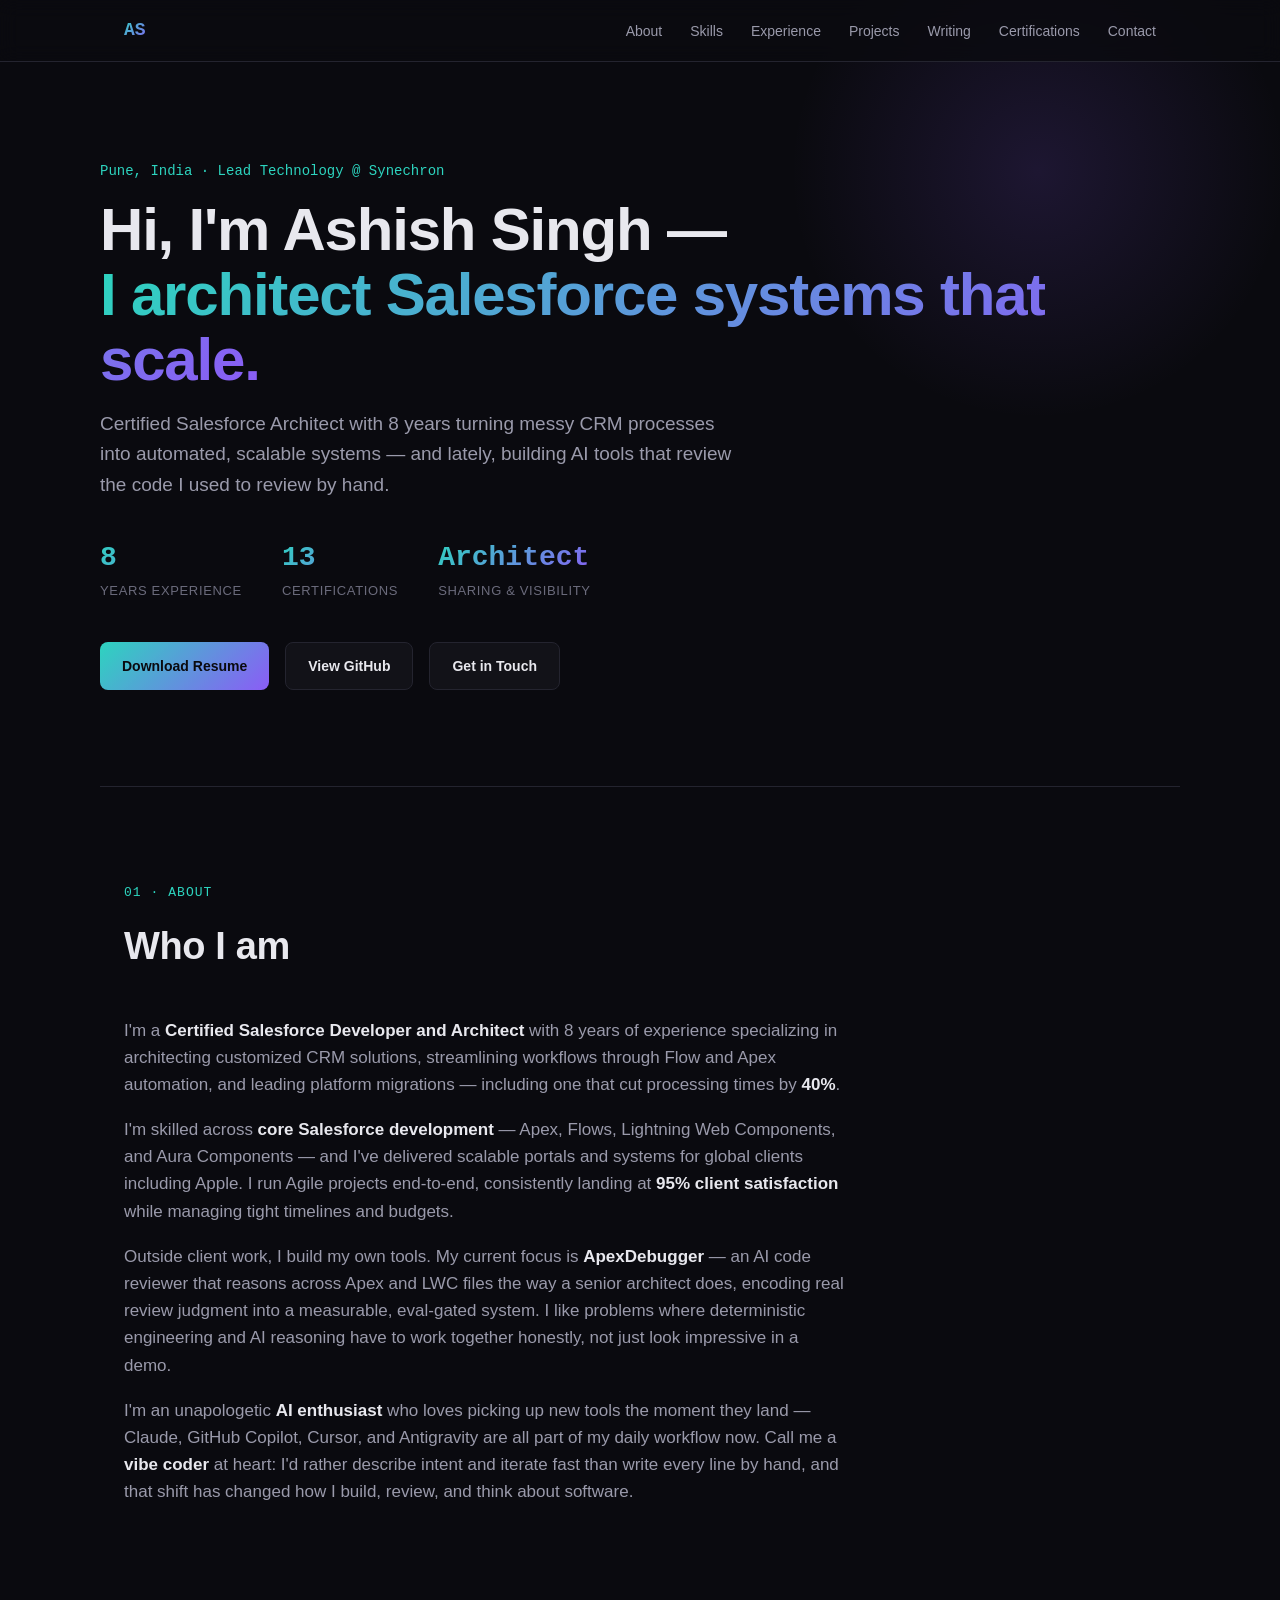
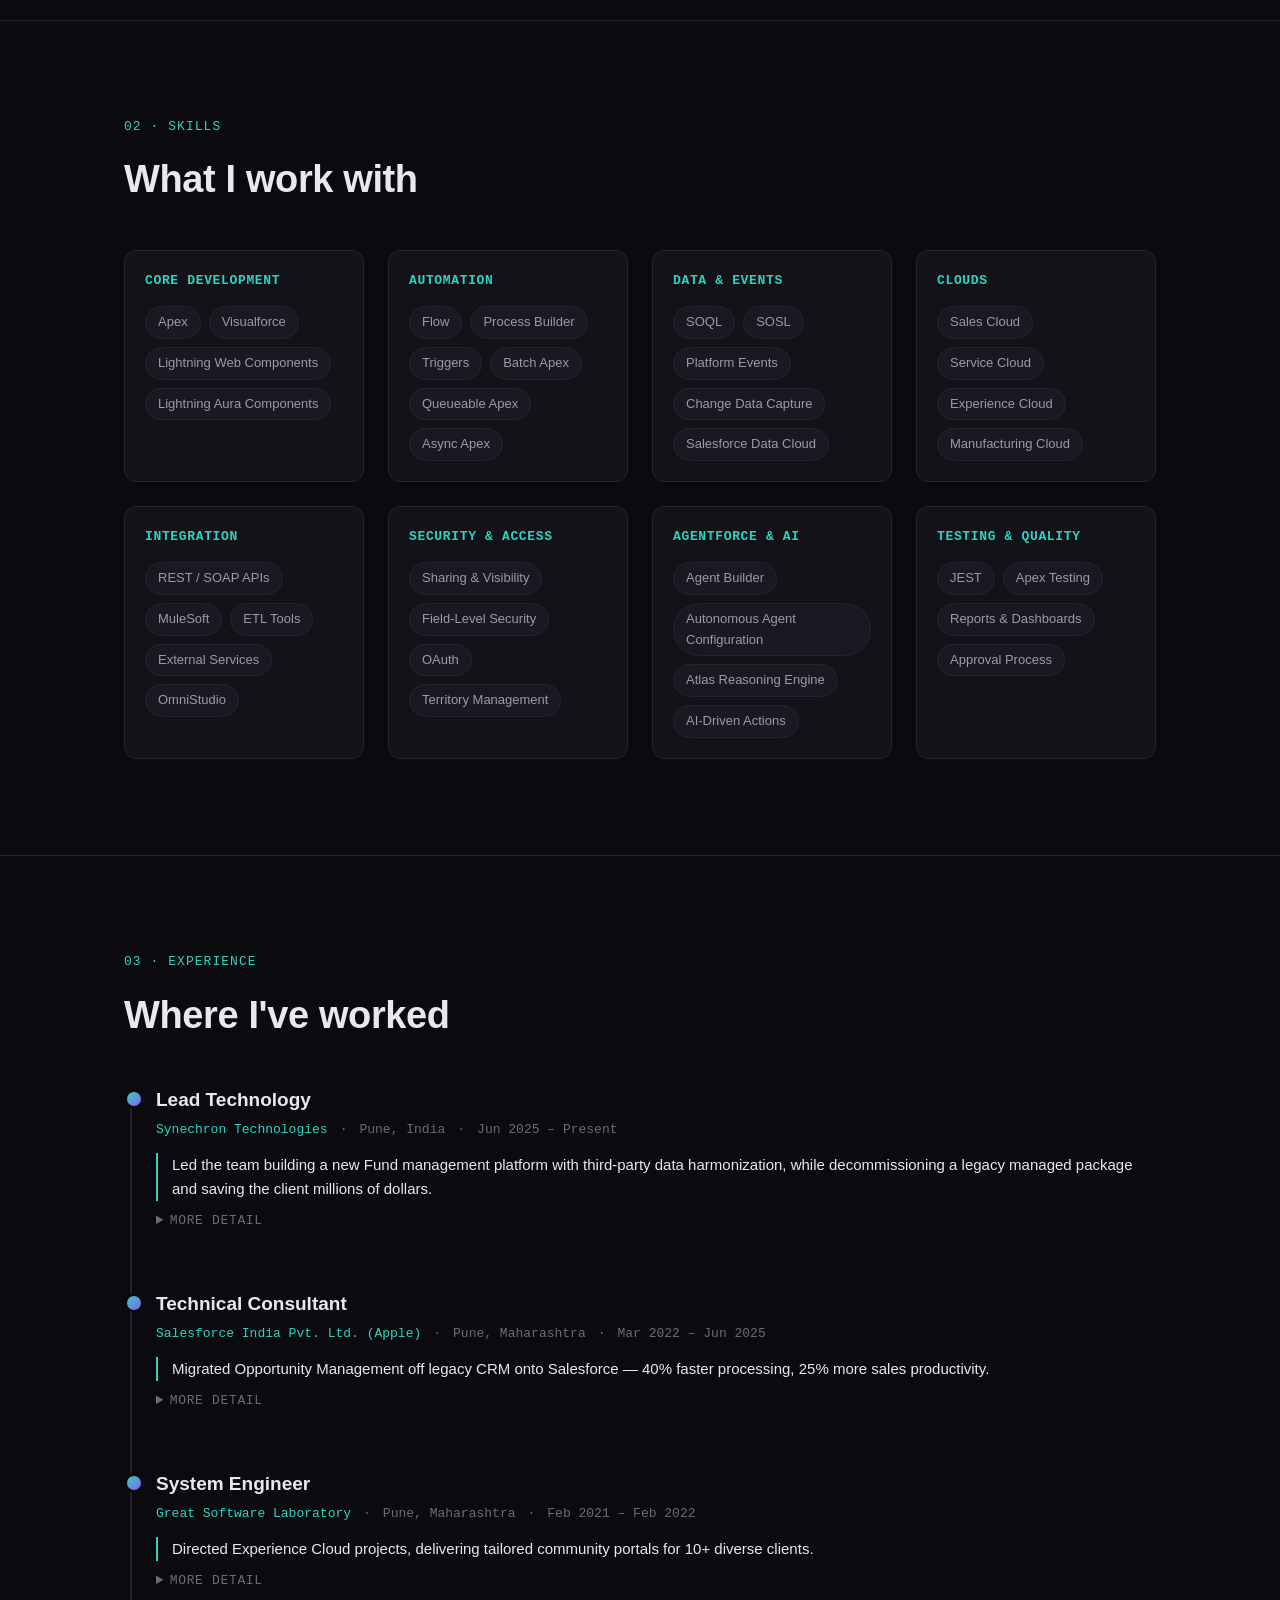
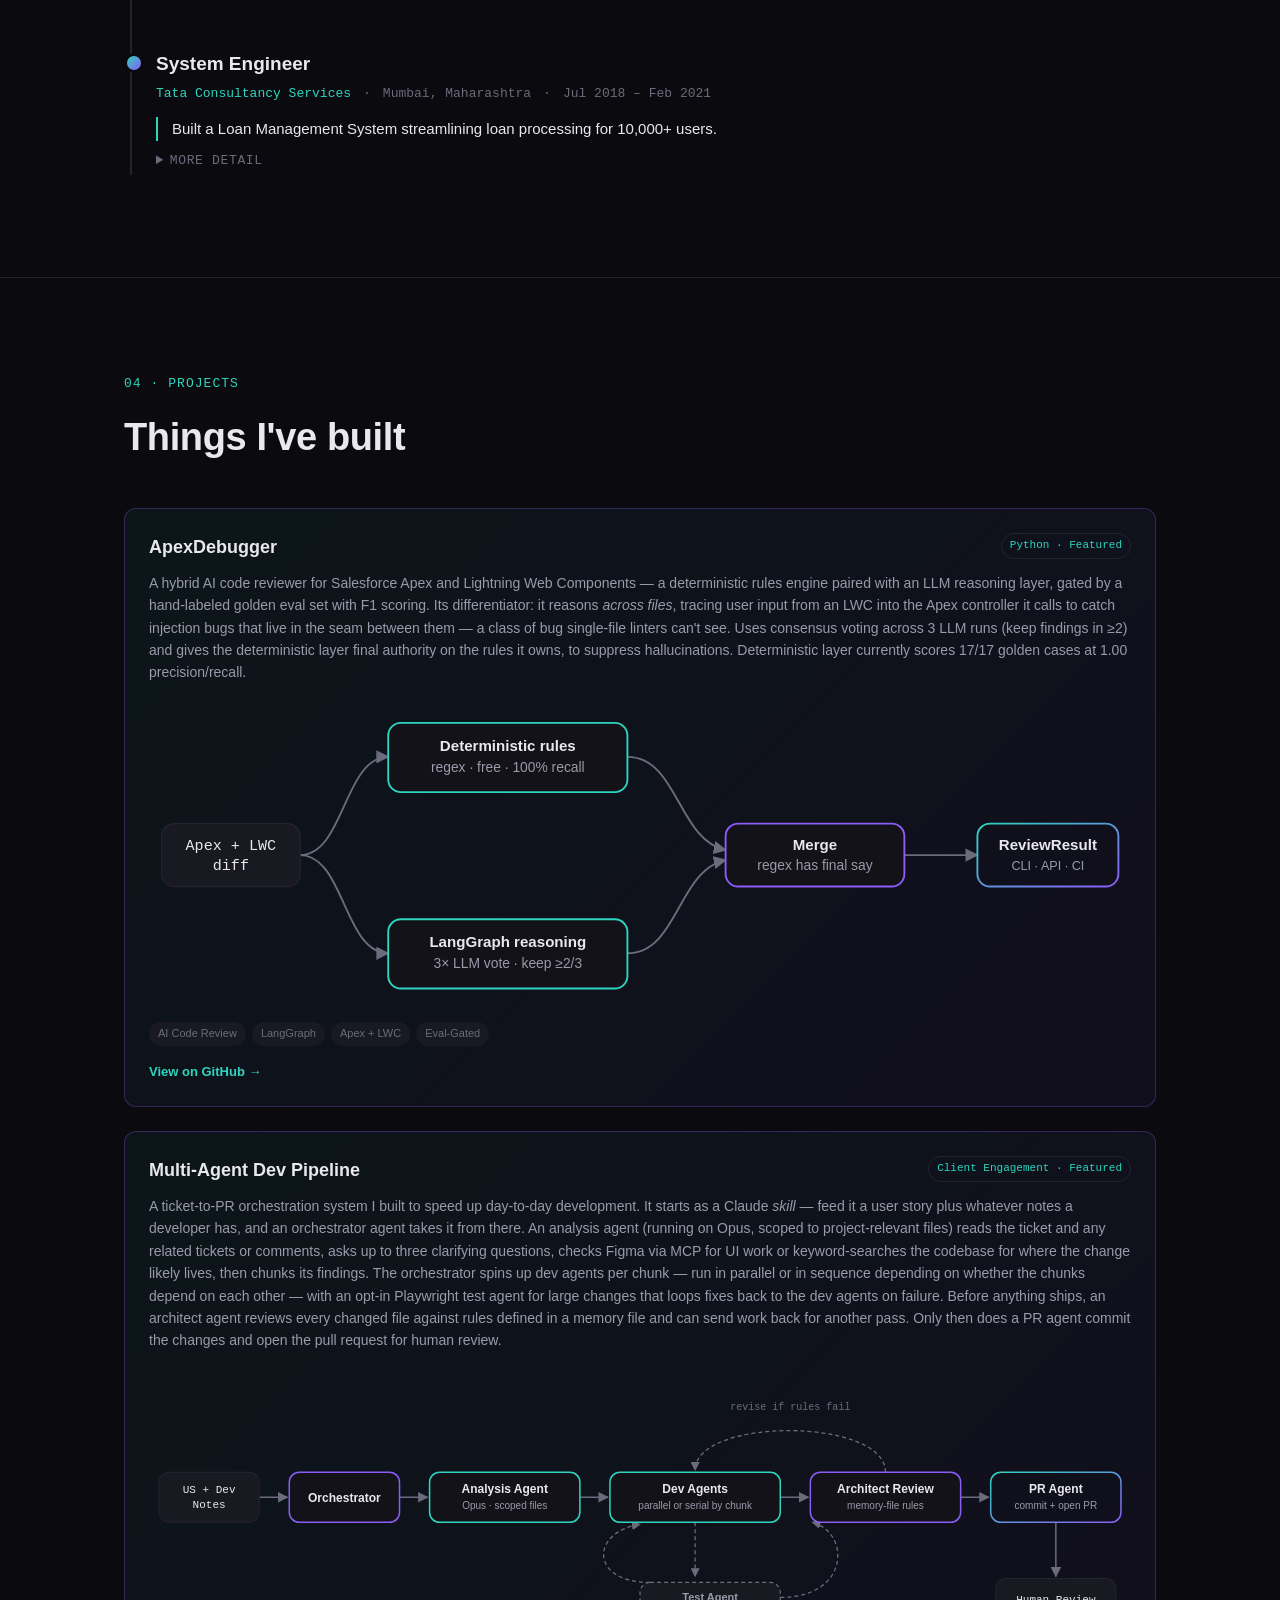
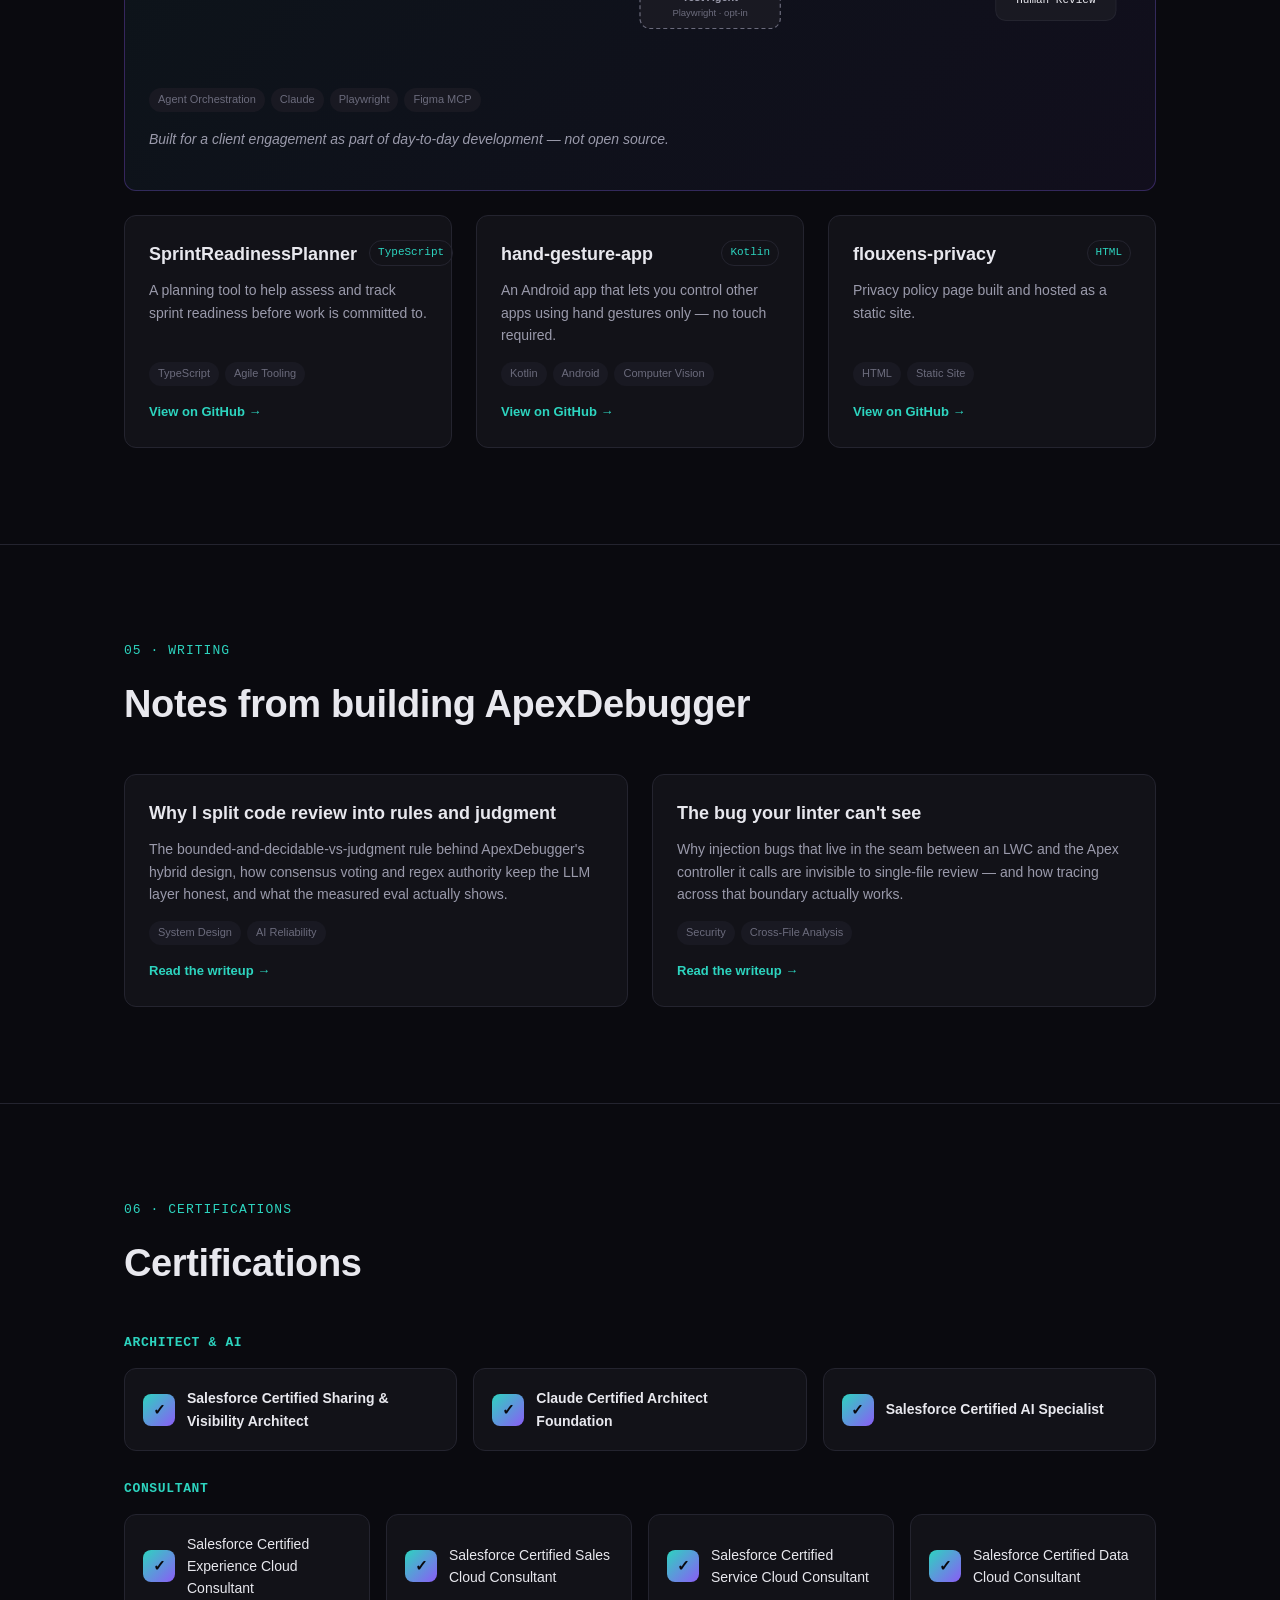
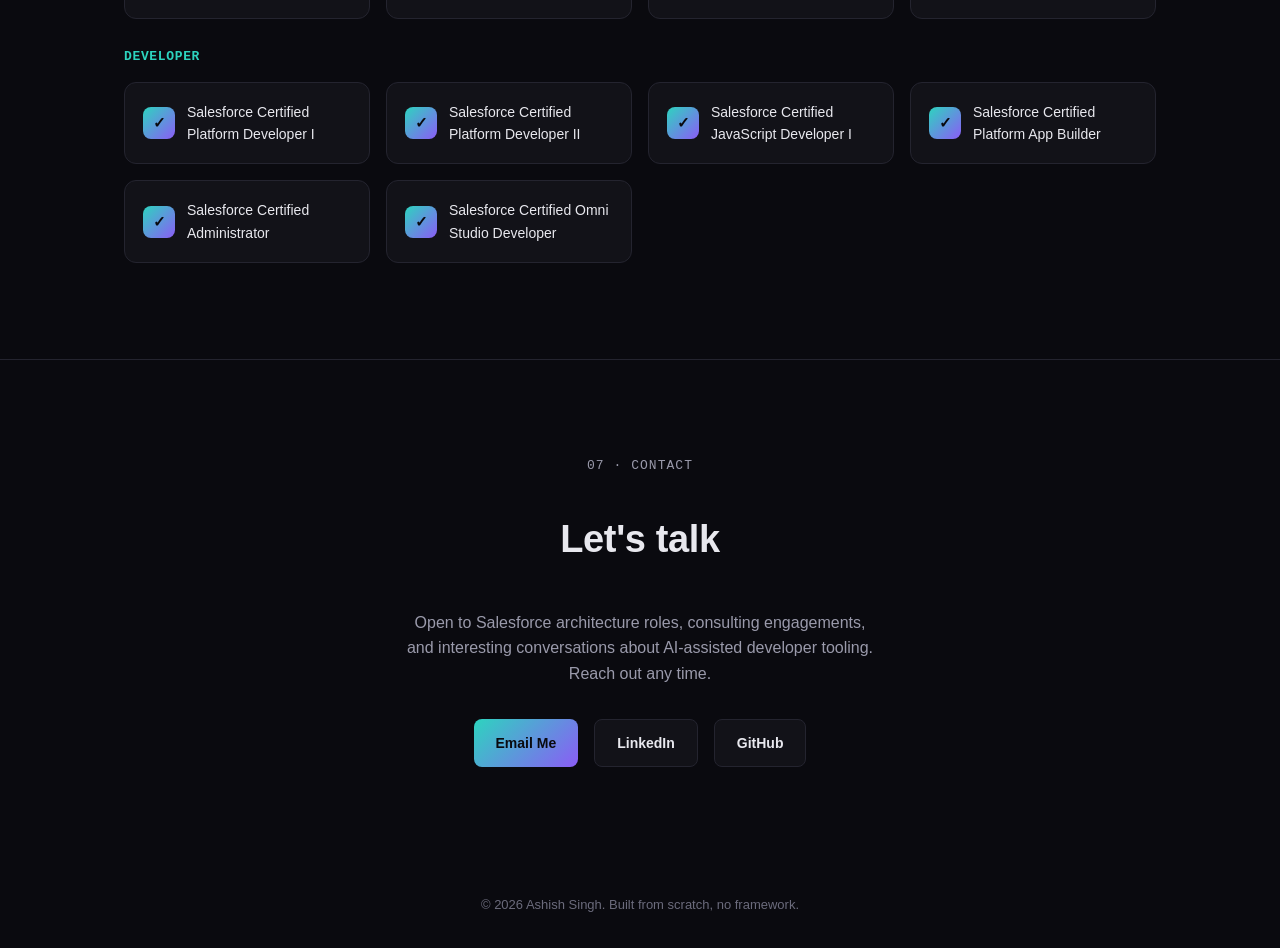
==== index.html @ 4a3322a3 "Add Multi-Agent Dev Pipeline project card A ticket-to-PR orchestration system: an orchestrator dispa" ====
<!DOCTYPE html>
<html lang="en">
<head>
<meta charset="UTF-8" />
<meta name="viewport" content="width=device-width, initial-scale=1.0" />
<title>Ashish Singh — Salesforce Architect</title>
<meta name="description" content="Ashish Singh — Certified Salesforce Architect. 8 years building CRM systems, automation, and AI-powered developer tools." />
<link rel="canonical" href="https://ashish001singh.com/" />
<meta name="theme-color" content="#0a0a0f" />
<link rel="icon" type="image/svg+xml" href="assets/favicon.svg" />
<link rel="stylesheet" href="styles.css" />

<meta property="og:type" content="profile" />
<meta property="og:url" content="https://ashish001singh.com/" />
<meta property="og:title" content="Ashish Singh — Salesforce Architect" />
<meta property="og:description" content="8 years architecting CRM systems that scale — now building AI-powered developer tooling." />
<meta property="og:image" content="https://ashish001singh.com/assets/og-image.png" />
<meta property="og:image:width" content="1200" />
<meta property="og:image:height" content="630" />
<meta name="twitter:card" content="summary_large_image" />
<meta name="twitter:title" content="Ashish Singh — Salesforce Architect" />
<meta name="twitter:description" content="8 years architecting CRM systems that scale — now building AI-powered developer tooling." />
<meta name="twitter:image" content="https://ashish001singh.com/assets/og-image.png" />

<script type="application/ld+json">
{
  "@context": "https://schema.org",
  "@type": "Person",
  "name": "Ashish Singh",
  "url": "https://ashish001singh.com/",
  "jobTitle": "Salesforce Architect",
  "worksFor": { "@type": "Organization", "name": "Synechron Technologies" },
  "address": { "@type": "PostalAddress", "addressLocality": "Pune", "addressCountry": "IN" },
  "sameAs": [
    "https://www.linkedin.com/in/ashish001-singh",
    "https://github.com/Ashish001Singh"
  ]
}
</script>
</head>
<body>

<nav class="nav">
  <div class="nav-inner">
    <a href="#top" class="nav-logo">AS</a>
    <button class="nav-toggle" aria-label="Toggle navigation" aria-expanded="false">&#9776;</button>
    <ul class="nav-links">
      <li><a href="#about">About</a></li>
      <li><a href="#skills">Skills</a></li>
      <li><a href="#experience">Experience</a></li>
      <li><a href="#projects">Projects</a></li>
      <li><a href="#writing">Writing</a></li>
      <li><a href="#certifications">Certifications</a></li>
      <li><a href="#contact">Contact</a></li>
    </ul>
  </div>
</nav>

<main id="top">

  <!-- ===== Hero ===== -->
  <header class="hero container">
    <p class="hero-kicker">Pune, India · Lead Technology @ Synechron</p>
    <h1>Hi, I'm Ashish Singh —<br /><span class="grad">I architect Salesforce systems that scale.</span></h1>
    <p class="hero-sub">
      Certified Salesforce Architect with 8 years turning messy CRM processes into
      automated, scalable systems — and lately, building AI tools that review the code
      I used to review by hand.
    </p>
    <div class="hero-stats">
      <div class="stat"><div class="num">8</div><div class="label">Years Experience</div></div>
      <div class="stat"><div class="num">13</div><div class="label">Certifications</div></div>
      <div class="stat"><div class="num">Architect</div><div class="label">Sharing &amp; Visibility</div></div>
    </div>
    <div class="hero-cta">
      <a class="btn btn-primary" href="assets/resume.pdf" download>Download Resume</a>
      <a class="btn btn-secondary" href="https://github.com/Ashish001Singh" target="_blank" rel="noopener">View GitHub</a>
      <a class="btn btn-secondary" href="#contact">Get in Touch</a>
    </div>
  </header>

  <!-- ===== About ===== -->
  <section id="about">
    <div class="container reveal">
      <p class="eyebrow">01 · About</p>
      <h2 class="section-title">Who I am</h2>
      <div class="about-text">
        <p>
          I'm a <strong>Certified Salesforce Developer and Architect</strong> with 8 years
          of experience specializing in architecting customized CRM solutions,
          streamlining workflows through Flow and Apex automation, and leading platform
          migrations — including one that cut processing times by <strong>40%</strong>.
        </p>
        <p>
          I'm skilled across <strong>core Salesforce development</strong> — Apex, Flows,
          Lightning Web Components, and Aura Components — and I've delivered scalable
          portals and systems for global clients including Apple. I run Agile projects
          end-to-end, consistently landing at <strong>95% client satisfaction</strong>
          while managing tight timelines and budgets.
        </p>
        <p>
          Outside client work, I build my own tools. My current focus is
          <strong>ApexDebugger</strong> — an AI code reviewer that reasons across Apex and
          LWC files the way a senior architect does, encoding real review judgment into a
          measurable, eval-gated system. I like problems where deterministic engineering
          and AI reasoning have to work together honestly, not just look impressive in a
          demo.
        </p>
        <p>
          I'm an unapologetic <strong>AI enthusiast</strong> who loves picking up new
          tools the moment they land — Claude, GitHub Copilot, Cursor, and Antigravity
          are all part of my daily workflow now. Call me a <strong>vibe coder</strong> at
          heart: I'd rather describe intent and iterate fast than write every line by
          hand, and that shift has changed how I build, review, and think about software.
        </p>
      </div>
    </div>
  </section>

  <!-- ===== Skills ===== -->
  <section id="skills">
    <div class="container reveal">
      <p class="eyebrow">02 · Skills</p>
      <h2 class="section-title">What I work with</h2>
      <div class="skills-grid">

        <div class="skill-group">
          <h3>Core Development</h3>
          <div class="chip-list">
            <span class="chip">Apex</span><span class="chip">Visualforce</span>
            <span class="chip">Lightning Web Components</span><span class="chip">Lightning Aura Components</span>
          </div>
        </div>

        <div class="skill-group">
          <h3>Automation</h3>
          <div class="chip-list">
            <span class="chip">Flow</span><span class="chip">Process Builder</span>
            <span class="chip">Triggers</span><span class="chip">Batch Apex</span>
            <span class="chip">Queueable Apex</span><span class="chip">Async Apex</span>
          </div>
        </div>

        <div class="skill-group">
          <h3>Data &amp; Events</h3>
          <div class="chip-list">
            <span class="chip">SOQL</span><span class="chip">SOSL</span>
            <span class="chip">Platform Events</span><span class="chip">Change Data Capture</span>
            <span class="chip">Salesforce Data Cloud</span>
          </div>
        </div>

        <div class="skill-group">
          <h3>Clouds</h3>
          <div class="chip-list">
            <span class="chip">Sales Cloud</span><span class="chip">Service Cloud</span>
            <span class="chip">Experience Cloud</span><span class="chip">Manufacturing Cloud</span>
          </div>
        </div>

        <div class="skill-group">
          <h3>Integration</h3>
          <div class="chip-list">
            <span class="chip">REST / SOAP APIs</span><span class="chip">MuleSoft</span>
            <span class="chip">ETL Tools</span><span class="chip">External Services</span>
            <span class="chip">OmniStudio</span>
          </div>
        </div>

        <div class="skill-group">
          <h3>Security &amp; Access</h3>
          <div class="chip-list">
            <span class="chip">Sharing &amp; Visibility</span><span class="chip">Field-Level Security</span>
            <span class="chip">OAuth</span><span class="chip">Territory Management</span>
          </div>
        </div>

        <div class="skill-group">
          <h3>Agentforce &amp; AI</h3>
          <div class="chip-list">
            <span class="chip">Agent Builder</span><span class="chip">Autonomous Agent Configuration</span>
            <span class="chip">Atlas Reasoning Engine</span><span class="chip">AI-Driven Actions</span>
          </div>
        </div>

        <div class="skill-group">
          <h3>Testing &amp; Quality</h3>
          <div class="chip-list">
            <span class="chip">JEST</span><span class="chip">Apex Testing</span>
            <span class="chip">Reports &amp; Dashboards</span><span class="chip">Approval Process</span>
          </div>
        </div>

      </div>
    </div>
  </section>

  <!-- ===== Experience ===== -->
  <section id="experience">
    <div class="container reveal">
      <p class="eyebrow">03 · Experience</p>
      <h2 class="section-title">Where I've worked</h2>
      <div class="timeline">

        <div class="timeline-item">
          <h3>Lead Technology</h3>
          <div class="timeline-meta">
            <span class="company">Synechron Technologies</span><span>·</span>
            <span>Pune, India</span><span>·</span><span>Jun 2025 – Present</span>
          </div>
          <p class="lead-achievement">Led the team building a new Fund management platform with third-party data harmonization, while decommissioning a legacy managed package and saving the client millions of dollars.</p>
          <details>
            <summary>More detail</summary>
            <ul>
              <li>Led the effort to decommission a legacy managed package (T1Deco) and architected its in-house replacement — covering meeting notes, call reports, and opportunity and client sharing — eliminating a costly third-party dependency and saving the client millions of dollars.</li>
              <li>Led a team to build a new Fund management application from the ground up, integrating Fund, Asset, Pricing, Performance, and Investor data from a third-party system through a data harmonization layer.</li>
              <li>Designed floating notes that let bankers annotate Fund records without leaving their current page or workspace, and built the sync logic keeping internal and external Fund data consistent.</li>
              <li>Built multi-source visualizations combining third-party and internal Fund data into graphs bankers use directly within their workspace.</li>
              <li>Developed and maintained Salesforce Email Services that automated 500+ inbound requests monthly, reducing manual intervention by 40% and improving response time by 30%.</li>
              <li>Drove efforts to achieve both short-term and long-term business goals by specifying optimal Salesforce technology solutions aligned with business needs and budget requirements.</li>
              <li>Defined and communicated value propositions and technical requirements to stakeholders through clear documentation and impactful in-person presentations, ensuring alignment between business and technical teams.</li>
            </ul>
          </details>
        </div>

        <div class="timeline-item">
          <h3>Technical Consultant</h3>
          <div class="timeline-meta">
            <span class="company">Salesforce India Pvt. Ltd. (Apple)</span><span>·</span>
            <span>Pune, Maharashtra</span><span>·</span><span>Mar 2022 – Jun 2025</span>
          </div>
          <p class="lead-achievement">Migrated Opportunity Management off legacy CRM onto Salesforce — 40% faster processing, 25% more sales productivity.</p>
          <details>
            <summary>More detail</summary>
            <ul>
              <li>Migrated Opportunity Management from legacy CRM to Salesforce, reducing data processing time by 40% and boosting sales productivity by 25%.</li>
              <li>Automated processes using Flows and Triggers, cutting manual tasks by 50% and improving user adoption by 30%.</li>
              <li>Developed reusable Lightning Web Components (LWCs) with JEST testing, shortening development cycles by 20% for 70+ users.</li>
              <li>Integrated Salesforce with Conga and Box using Change Data Capture and Platform Events, enhancing data sync efficiency by 60%.</li>
              <li>Led POCs for Rebate Management and Data Processing Engines, identifying solutions that improved scalability by 15%.</li>
              <li>Architected technical designs for Agile projects, ensuring zero-defect deliveries within 10% tighter timelines.</li>
              <li>Delivered client training and demos on Sales Cloud and Einstein Analytics, increasing adoption rates by 35%.</li>
              <li>Guided cross-functional teams as SME, resolving 95% of technical issues within 24 hours.</li>
            </ul>
          </details>
        </div>

        <div class="timeline-item">
          <h3>System Engineer</h3>
          <div class="timeline-meta">
            <span class="company">Great Software Laboratory</span><span>·</span>
            <span>Pune, Maharashtra</span><span>·</span><span>Feb 2021 – Feb 2022</span>
          </div>
          <p class="lead-achievement">Directed Experience Cloud projects, delivering tailored community portals for 10+ diverse clients.</p>
          <details>
            <summary>More detail</summary>
            <ul>
              <li>Directed Experience Cloud projects, delivering tailored community portals for 10+ diverse clients.</li>
              <li>Developed LWC-based portal for course admissions, streamlining payments and automating enrollment, saving 15 hours weekly.</li>
              <li>Built Trailhead-inspired portal using LWCs and batch classes, improving badge sorting accuracy by 30% and user engagement by 40%.</li>
              <li>Engineered case management portal with LWCs, automated notifications, and escalation rules, reducing case resolution time by 25%.</li>
              <li>Implemented queueable classes for outbound communications, enhancing system efficiency by 20%.</li>
              <li>Optimized portal performance with dynamic reporting, increasing client satisfaction by 35%.</li>
              <li>Customized Service Console with macros, quick actions, and dynamic layouts, boosting agent productivity.</li>
              <li>Integrated Knowledge Base and Chatbot for self-service support, reducing inbound case volume.</li>
            </ul>
          </details>
        </div>

        <div class="timeline-item">
          <h3>System Engineer</h3>
          <div class="timeline-meta">
            <span class="company">Tata Consultancy Services</span><span>·</span>
            <span>Mumbai, Maharashtra</span><span>·</span><span>Jul 2018 – Feb 2021</span>
          </div>
          <p class="lead-achievement">Built a Loan Management System streamlining loan processing for 10,000+ users.</p>
          <details>
            <summary>More detail</summary>
            <ul>
              <li>Built Loan Management System for diverse clients, streamlining loan processing for 10,000+ users.</li>
              <li>Designed lead generation and approval workflows, reducing loan cycle time by 30%.</li>
              <li>Automated disbursement and collection processes, improving financial operations efficiency by 25%.</li>
              <li>Migrated large-scale data using PL/SQL, ensuring 100% data integrity for 5+ clients.</li>
              <li>Optimized Siebel CRM performance by tuning queries, boosting system speed by 35%.</li>
              <li>Integrated Siebel CRM with external systems via XML and EAI, enhancing data flow by 40%.</li>
              <li>Collaborated with stakeholders to deliver tailored solutions, achieving 95% client satisfaction.</li>
              <li>Provided ongoing support, resolving 90% of technical issues within 24 hours.</li>
            </ul>
          </details>
        </div>

      </div>
    </div>
  </section>

  <!-- ===== Projects ===== -->
  <section id="projects">
    <div class="container reveal">
      <p class="eyebrow">04 · Projects</p>
      <h2 class="section-title">Things I've built</h2>
      <div class="project-grid">

        <article class="project-card featured">
          <div class="project-card-head">
            <h3>ApexDebugger</h3>
            <span class="badge">Python · Featured</span>
          </div>
          <p>
            A hybrid AI code reviewer for Salesforce Apex and Lightning Web Components —
            a deterministic rules engine paired with an LLM reasoning layer, gated by a
            hand-labeled golden eval set with F1 scoring. Its differentiator: it reasons
            <em>across files</em>, tracing user input from an LWC into the Apex controller
            it calls to catch injection bugs that live in the seam between them — a class
            of bug single-file linters can't see. Uses consensus voting across 3 LLM runs
            (keep findings in ≥2) and gives the deterministic layer final authority on the
            rules it owns, to suppress hallucinations. Deterministic layer currently scores
            17/17 golden cases at 1.00 precision/recall.
          </p>

          <svg class="arch-diagram" viewBox="0 0 780 240" role="img" aria-labelledby="arch-title arch-desc">
            <title id="arch-title">ApexDebugger hybrid review pipeline</title>
            <desc id="arch-desc">Apex and LWC input splits into a deterministic rules engine and a LangGraph LLM reasoning layer with three-vote consensus; both merge with the deterministic layer holding final authority, producing a ReviewResult.</desc>
            <defs>
              <linearGradient id="archGrad" x1="0" y1="0" x2="1" y2="1">
                <stop offset="0" stop-color="var(--accent-1)" />
                <stop offset="1" stop-color="var(--accent-2)" />
              </linearGradient>
              <marker id="archArrow" viewBox="0 0 10 10" refX="9" refY="5" markerWidth="7" markerHeight="7" orient="auto-start-reverse">
                <path d="M0,0 L10,5 L0,10 z" fill="var(--text-dim)" />
              </marker>
            </defs>

            <path d="M120,120 C155,120 155,42 190,42" fill="none" stroke="var(--text-dim)" stroke-width="1.5" marker-end="url(#archArrow)" />
            <path d="M120,120 C155,120 155,198 190,198" fill="none" stroke="var(--text-dim)" stroke-width="1.5" marker-end="url(#archArrow)" />
            <path d="M380,42 C420,42 420,108 458,116" fill="none" stroke="var(--text-dim)" stroke-width="1.5" marker-end="url(#archArrow)" />
            <path d="M380,198 C420,198 420,132 458,124" fill="none" stroke="var(--text-dim)" stroke-width="1.5" marker-end="url(#archArrow)" />
            <path d="M600,120 C630,120 630,120 658,120" fill="none" stroke="var(--text-dim)" stroke-width="1.5" marker-end="url(#archArrow)" />

            <g>
              <rect x="10" y="95" width="110" height="50" rx="10" fill="var(--bg-elev-2)" stroke="var(--border)" />
              <text x="65" y="116" text-anchor="middle" fill="var(--text)" font-size="12" font-family="var(--mono)">Apex + LWC</text>
              <text x="65" y="132" text-anchor="middle" fill="var(--text)" font-size="12" font-family="var(--mono)">diff</text>
            </g>

            <g>
              <rect x="190" y="15" width="190" height="55" rx="10" fill="var(--bg-elev)" stroke="var(--accent-1)" stroke-width="1.5" />
              <text x="285" y="37" text-anchor="middle" fill="var(--text)" font-size="12" font-weight="600">Deterministic rules</text>
              <text x="285" y="54" text-anchor="middle" fill="var(--text-muted)" font-size="11">regex · free · 100% recall</text>
            </g>

            <g>
              <rect x="190" y="171" width="190" height="55" rx="10" fill="var(--bg-elev)" stroke="var(--accent-1)" stroke-width="1.5" />
              <text x="285" y="193" text-anchor="middle" fill="var(--text)" font-size="12" font-weight="600">LangGraph reasoning</text>
              <text x="285" y="210" text-anchor="middle" fill="var(--text-muted)" font-size="11">3× LLM vote · keep ≥2/3</text>
            </g>

            <g>
              <rect x="458" y="95" width="142" height="50" rx="10" fill="var(--bg-elev)" stroke="var(--accent-2)" stroke-width="1.5" />
              <text x="529" y="116" text-anchor="middle" fill="var(--text)" font-size="12" font-weight="600">Merge</text>
              <text x="529" y="132" text-anchor="middle" fill="var(--text-muted)" font-size="11">regex has final say</text>
            </g>

            <g>
              <rect x="658" y="95" width="112" height="50" rx="10" fill="none" stroke="url(#archGrad)" stroke-width="1.5" />
              <text x="714" y="116" text-anchor="middle" fill="var(--text)" font-size="12" font-weight="600">ReviewResult</text>
              <text x="714" y="132" text-anchor="middle" fill="var(--text-muted)" font-size="10">CLI · API · CI</text>
            </g>
          </svg>

          <div class="project-tags">
            <span class="tag">AI Code Review</span><span class="tag">LangGraph</span>
            <span class="tag">Apex + LWC</span><span class="tag">Eval-Gated</span>
          </div>
          <a class="project-link" href="https://github.com/Ashish001Singh/ApexDebugger" target="_blank" rel="noopener">View on GitHub →</a>
        </article>

        <article class="project-card featured">
          <div class="project-card-head">
            <h3>Multi-Agent Dev Pipeline</h3>
            <span class="badge">Client Engagement · Featured</span>
          </div>
          <p>
            A ticket-to-PR orchestration system I built to speed up day-to-day
            development. It starts as a Claude <em>skill</em> — feed it a user story plus
            whatever notes a developer has, and an orchestrator agent takes it from there.
            An analysis agent (running on Opus, scoped to project-relevant files) reads the
            ticket and any related tickets or comments, asks up to three clarifying
            questions, checks Figma via MCP for UI work or keyword-searches the codebase
            for where the change likely lives, then chunks its findings. The orchestrator
            spins up dev agents per chunk — run in parallel or in sequence depending on
            whether the chunks depend on each other — with an opt-in Playwright test agent
            for large changes that loops fixes back to the dev agents on failure. Before
            anything ships, an architect agent reviews every changed file against rules
            defined in a memory file and can send work back for another pass. Only then
            does a PR agent commit the changes and open the pull request for human review.
          </p>

          <svg class="arch-diagram" viewBox="0 0 980 300" role="img" aria-labelledby="orch-title orch-desc">
            <title id="orch-title">Multi-agent dev pipeline, ticket to pull request</title>
            <desc id="orch-desc">A user story and developer notes go to an orchestrator, which dispatches an analysis agent, then chunks the work across dev agents run in parallel or serial. An optional Playwright test agent loops failures back to the dev agents. An architect agent reviews changes against memory-file rules and can send work back for revision. A PR agent then commits and opens the pull request for human review.</desc>
            <defs>
              <linearGradient id="orchGrad" x1="0" y1="0" x2="1" y2="1">
                <stop offset="0" stop-color="var(--accent-1)" />
                <stop offset="1" stop-color="var(--accent-2)" />
              </linearGradient>
              <marker id="orchArrow" viewBox="0 0 10 10" refX="9" refY="5" markerWidth="7" markerHeight="7" orient="auto-start-reverse">
                <path d="M0,0 L10,5 L0,10 z" fill="var(--text-dim)" />
              </marker>
            </defs>

            <!-- main chain -->
            <path d="M110,125 L138,125" fill="none" stroke="var(--text-dim)" stroke-width="1.5" marker-end="url(#orchArrow)" />
            <path d="M250,125 L278,125" fill="none" stroke="var(--text-dim)" stroke-width="1.5" marker-end="url(#orchArrow)" />
            <path d="M430,125 L458,125" fill="none" stroke="var(--text-dim)" stroke-width="1.5" marker-end="url(#orchArrow)" />
            <path d="M630,125 L658,125" fill="none" stroke="var(--text-dim)" stroke-width="1.5" marker-end="url(#orchArrow)" />
            <path d="M810,125 L838,125" fill="none" stroke="var(--text-dim)" stroke-width="1.5" marker-end="url(#orchArrow)" />
            <path d="M905,150 C905,175 905,180 905,204" fill="none" stroke="var(--text-dim)" stroke-width="1.5" marker-end="url(#orchArrow)" />

            <!-- test-agent branch (opt-in, dashed) -->
            <path d="M545,150 L545,204" fill="none" stroke="var(--text-dim)" stroke-width="1.3" stroke-dasharray="4 3" marker-end="url(#orchArrow)" />
            <path d="M500,210 C440,210 440,160 490,152" fill="none" stroke="var(--text-dim)" stroke-width="1.3" stroke-dasharray="4 3" marker-end="url(#orchArrow)" />
            <path d="M630,225 C700,225 700,160 662,150" fill="none" stroke="var(--text-dim)" stroke-width="1.3" stroke-dasharray="4 3" marker-end="url(#orchArrow)" />

            <!-- architect revise loop -->
            <path d="M735,100 C735,45 545,45 545,98" fill="none" stroke="var(--text-dim)" stroke-width="1.3" stroke-dasharray="4 3" marker-end="url(#orchArrow)" />
            <text x="640" y="38" text-anchor="middle" fill="var(--text-dim)" font-size="10" font-family="var(--mono)">revise if rules fail</text>

            <g>
              <rect x="10" y="100" width="100" height="50" rx="10" fill="var(--bg-elev-2)" stroke="var(--border)" />
              <text x="60" y="121" text-anchor="middle" fill="var(--text)" font-size="11" font-family="var(--mono)">US + Dev</text>
              <text x="60" y="136" text-anchor="middle" fill="var(--text)" font-size="11" font-family="var(--mono)">Notes</text>
            </g>

            <g>
              <rect x="140" y="100" width="110" height="50" rx="10" fill="var(--bg-elev)" stroke="var(--accent-2)" stroke-width="1.5" />
              <text x="195" y="130" text-anchor="middle" fill="var(--text)" font-size="12" font-weight="600">Orchestrator</text>
            </g>

            <g>
              <rect x="280" y="100" width="150" height="50" rx="10" fill="var(--bg-elev)" stroke="var(--accent-1)" stroke-width="1.5" />
              <text x="355" y="121" text-anchor="middle" fill="var(--text)" font-size="12" font-weight="600">Analysis Agent</text>
              <text x="355" y="137" text-anchor="middle" fill="var(--text-muted)" font-size="10">Opus · scoped files</text>
            </g>

            <g>
              <rect x="460" y="100" width="170" height="50" rx="10" fill="var(--bg-elev)" stroke="var(--accent-1)" stroke-width="1.5" />
              <text x="545" y="121" text-anchor="middle" fill="var(--text)" font-size="12" font-weight="600">Dev Agents</text>
              <text x="545" y="137" text-anchor="middle" fill="var(--text-muted)" font-size="10">parallel or serial by chunk</text>
            </g>

            <g>
              <rect x="490" y="210" width="140" height="46" rx="10" fill="var(--bg-elev-2)" stroke="var(--text-dim)" stroke-width="1.2" stroke-dasharray="4 3" />
              <text x="560" y="229" text-anchor="middle" fill="var(--text-muted)" font-size="11" font-weight="600">Test Agent</text>
              <text x="560" y="244" text-anchor="middle" fill="var(--text-dim)" font-size="9.5">Playwright · opt-in</text>
            </g>

            <g>
              <rect x="660" y="100" width="150" height="50" rx="10" fill="var(--bg-elev)" stroke="var(--accent-2)" stroke-width="1.5" />
              <text x="735" y="121" text-anchor="middle" fill="var(--text)" font-size="12" font-weight="600">Architect Review</text>
              <text x="735" y="137" text-anchor="middle" fill="var(--text-muted)" font-size="10">memory-file rules</text>
            </g>

            <g>
              <rect x="840" y="100" width="130" height="50" rx="10" fill="none" stroke="url(#orchGrad)" stroke-width="1.5" />
              <text x="905" y="121" text-anchor="middle" fill="var(--text)" font-size="12" font-weight="600">PR Agent</text>
              <text x="905" y="137" text-anchor="middle" fill="var(--text-muted)" font-size="10">commit + open PR</text>
            </g>

            <g>
              <rect x="845" y="206" width="120" height="42" rx="10" fill="var(--bg-elev-2)" stroke="var(--border)" />
              <text x="905" y="231" text-anchor="middle" fill="var(--text)" font-size="11" font-family="var(--mono)">Human Review</text>
            </g>
          </svg>

          <div class="project-tags">
            <span class="tag">Agent Orchestration</span><span class="tag">Claude</span>
            <span class="tag">Playwright</span><span class="tag">Figma MCP</span>
          </div>
          <p class="project-note">Built for a client engagement as part of day-to-day development — not open source.</p>
        </article>

        <article class="project-card">
          <div class="project-card-head">
            <h3>SprintReadinessPlanner</h3>
            <span class="badge">TypeScript</span>
          </div>
          <p>A planning tool to help assess and track sprint readiness before work is committed to.</p>
          <div class="project-tags"><span class="tag">TypeScript</span><span class="tag">Agile Tooling</span></div>
          <a class="project-link" href="https://github.com/Ashish001Singh/SprintReadinessPlanner" target="_blank" rel="noopener">View on GitHub →</a>
        </article>

        <article class="project-card">
          <div class="project-card-head">
            <h3>hand-gesture-app</h3>
            <span class="badge">Kotlin</span>
          </div>
          <p>An Android app that lets you control other apps using hand gestures only — no touch required.</p>
          <div class="project-tags"><span class="tag">Kotlin</span><span class="tag">Android</span><span class="tag">Computer Vision</span></div>
          <a class="project-link" href="https://github.com/Ashish001Singh/hand-gesture-app" target="_blank" rel="noopener">View on GitHub →</a>
        </article>

        <article class="project-card">
          <div class="project-card-head">
            <h3>flouxens-privacy</h3>
            <span class="badge">HTML</span>
          </div>
          <p>Privacy policy page built and hosted as a static site.</p>
          <div class="project-tags"><span class="tag">HTML</span><span class="tag">Static Site</span></div>
          <a class="project-link" href="https://github.com/Ashish001Singh/flouxens-privacy" target="_blank" rel="noopener">View on GitHub →</a>
        </article>

      </div>
    </div>
  </section>

  <!-- ===== Writing ===== -->
  <section id="writing">
    <div class="container reveal">
      <p class="eyebrow">05 · Writing</p>
      <h2 class="section-title">Notes from building ApexDebugger</h2>
      <div class="project-grid">

        <article class="project-card">
          <div class="project-card-head">
            <h3>Why I split code review into rules and judgment</h3>
          </div>
          <p>The bounded-and-decidable-vs-judgment rule behind ApexDebugger's hybrid design, how consensus voting and regex authority keep the LLM layer honest, and what the measured eval actually shows.</p>
          <div class="project-tags"><span class="tag">System Design</span><span class="tag">AI Reliability</span></div>
          <a class="project-link" href="writing/hybrid-ai-code-review.html">Read the writeup →</a>
        </article>

        <article class="project-card">
          <div class="project-card-head">
            <h3>The bug your linter can't see</h3>
          </div>
          <p>Why injection bugs that live in the seam between an LWC and the Apex controller it calls are invisible to single-file review — and how tracing across that boundary actually works.</p>
          <div class="project-tags"><span class="tag">Security</span><span class="tag">Cross-File Analysis</span></div>
          <a class="project-link" href="writing/cross-file-reasoning.html">Read the writeup →</a>
        </article>

      </div>
    </div>
  </section>

  <!-- ===== Certifications ===== -->
  <section id="certifications">
    <div class="container reveal">
      <p class="eyebrow">06 · Certifications</p>
      <h2 class="section-title">Certifications</h2>

      <div class="cert-tier">
        <h3>Architect &amp; AI</h3>
        <div class="cert-grid">
          <div class="cert-card cert-card-featured"><div class="cert-icon">✓</div>Salesforce Certified Sharing &amp; Visibility Architect</div>
          <div class="cert-card cert-card-featured"><div class="cert-icon">✓</div>Claude Certified Architect Foundation</div>
          <div class="cert-card cert-card-featured"><div class="cert-icon">✓</div>Salesforce Certified AI Specialist</div>
        </div>
      </div>

      <div class="cert-tier">
        <h3>Consultant</h3>
        <div class="cert-grid">
          <div class="cert-card"><div class="cert-icon">✓</div>Salesforce Certified Experience Cloud Consultant</div>
          <div class="cert-card"><div class="cert-icon">✓</div>Salesforce Certified Sales Cloud Consultant</div>
          <div class="cert-card"><div class="cert-icon">✓</div>Salesforce Certified Service Cloud Consultant</div>
          <div class="cert-card"><div class="cert-icon">✓</div>Salesforce Certified Data Cloud Consultant</div>
        </div>
      </div>

      <div class="cert-tier">
        <h3>Developer</h3>
        <div class="cert-grid">
          <div class="cert-card"><div class="cert-icon">✓</div>Salesforce Certified Platform Developer I</div>
          <div class="cert-card"><div class="cert-icon">✓</div>Salesforce Certified Platform Developer II</div>
          <div class="cert-card"><div class="cert-icon">✓</div>Salesforce Certified JavaScript Developer I</div>
          <div class="cert-card"><div class="cert-icon">✓</div>Salesforce Certified Platform App Builder</div>
          <div class="cert-card"><div class="cert-icon">✓</div>Salesforce Certified Administrator</div>
          <div class="cert-card"><div class="cert-icon">✓</div>Salesforce Certified Omni Studio Developer</div>
        </div>
      </div>
    </div>
  </section>

  <!-- ===== Contact ===== -->
  <section id="contact">
    <div class="container reveal contact-inner">
      <p class="eyebrow">07 · Contact</p>
      <h2 class="section-title">Let's talk</h2>
      <p>
        Open to Salesforce architecture roles, consulting engagements, and interesting
        conversations about AI-assisted developer tooling. Reach out any time.
      </p>
      <div class="contact-links">
        <a class="btn btn-primary" href="mailto:ashish001.singh1997@gmail.com">Email Me</a>
        <a class="btn btn-secondary" href="https://www.linkedin.com/in/ashish001-singh" target="_blank" rel="noopener">LinkedIn</a>
        <a class="btn btn-secondary" href="https://github.com/Ashish001Singh" target="_blank" rel="noopener">GitHub</a>
      </div>
    </div>
  </section>

</main>

<footer>
  &copy; 2026 Ashish Singh. Built from scratch, no framework.
</footer>

<script src="script.js"></script>
</body>
</html>
---- styles.css ----
/* ===== Design tokens ===== */
:root {
  --bg: #0a0a0f;
  --bg-elev: #121218;
  --bg-elev-2: #191922;
  --border: #24242f;
  --text: #e8e8ee;
  --text-muted: #9a9aab;
  --text-dim: #6b6b7c;
  --accent-1: #2dd4bf;
  --accent-2: #8b5cf6;
  --accent-grad: linear-gradient(135deg, var(--accent-1), var(--accent-2));
  --radius: 12px;
  --max-width: 1080px;
  --font: -apple-system, BlinkMacSystemFont, "Segoe UI", Roboto, Helvetica, Arial, sans-serif;
  --mono: ui-monospace, SFMono-Regular, "SF Mono", Menlo, Consolas, monospace;
}

* { box-sizing: border-box; }
html { scroll-behavior: smooth; }
@media (prefers-reduced-motion: reduce) {
  html { scroll-behavior: auto; }
  * { animation-duration: 0.001ms !important; animation-iteration-count: 1 !important; transition-duration: 0.001ms !important; }
}

body {
  margin: 0;
  background: var(--bg);
  color: var(--text);
  font-family: var(--font);
  line-height: 1.6;
  -webkit-font-smoothing: antialiased;
  overflow-x: hidden;
}

a { color: inherit; text-decoration: none; }
img { max-width: 100%; display: block; }

.container {
  max-width: var(--max-width);
  margin: 0 auto;
  padding: 0 24px;
}

section { padding: 96px 0; border-bottom: 1px solid var(--border); }
section:last-of-type { border-bottom: none; }

.eyebrow {
  font-family: var(--mono);
  font-size: 13px;
  letter-spacing: 0.08em;
  text-transform: uppercase;
  color: var(--accent-1);
  margin: 0 0 12px;
}

h2.section-title {
  font-size: clamp(28px, 4vw, 38px);
  margin: 0 0 40px;
  letter-spacing: -0.01em;
}

/* ===== Nav ===== */
.nav {
  position: fixed;
  top: 0; left: 0; right: 0;
  z-index: 100;
  background: rgba(10, 10, 15, 0.8);
  backdrop-filter: blur(10px);
  border-bottom: 1px solid var(--border);
}
.nav-inner {
  max-width: var(--max-width);
  margin: 0 auto;
  padding: 16px 24px;
  display: flex;
  align-items: center;
  justify-content: space-between;
}
.nav-logo {
  font-weight: 700;
  font-family: var(--mono);
  background: var(--accent-grad);
  -webkit-background-clip: text;
  background-clip: text;
  color: transparent;
  font-size: 18px;
}
.nav-links {
  display: flex;
  gap: 28px;
  list-style: none;
  margin: 0;
  padding: 0;
}
.nav-links a {
  font-size: 14px;
  color: var(--text-muted);
  transition: color 0.2s;
  padding: 4px 0;
  border-bottom: 2px solid transparent;
}
.nav-links a:hover,
.nav-links a.active {
  color: var(--text);
  border-bottom-color: var(--accent-1);
}
.nav-toggle {
  display: none;
  background: none;
  border: none;
  color: var(--text);
  font-size: 24px;
  cursor: pointer;
}

@media (max-width: 768px) {
  .nav-toggle { display: block; }
  .nav-links {
    position: absolute;
    top: 100%; left: 0; right: 0;
    background: var(--bg-elev);
    border-bottom: 1px solid var(--border);
    flex-direction: column;
    gap: 0;
    max-height: 0;
    overflow: hidden;
    transition: max-height 0.25s ease;
  }
  .nav-links.open { max-height: 400px; }
  .nav-links li { width: 100%; }
  .nav-links a {
    display: block;
    padding: 14px 24px;
    border-bottom: 1px solid var(--border);
    border-left: 2px solid transparent;
  }
  .nav-links a.active { border-bottom-color: var(--border); border-left-color: var(--accent-1); }
}

/* ===== Hero ===== */
.hero {
  padding: 160px 0 96px;
  border-bottom: 1px solid var(--border);
  position: relative;
}
.hero::before {
  content: "";
  position: absolute;
  top: -10%; right: -10%;
  width: 500px; height: 500px;
  background: radial-gradient(circle, rgba(139, 92, 246, 0.15), transparent 70%);
  pointer-events: none;
}
.hero-kicker {
  font-family: var(--mono);
  color: var(--accent-1);
  font-size: 14px;
  margin: 0 0 16px;
}
.hero h1 {
  font-size: clamp(36px, 6vw, 60px);
  line-height: 1.08;
  margin: 0 0 16px;
  letter-spacing: -0.02em;
}
.hero h1 .grad {
  background: var(--accent-grad);
  -webkit-background-clip: text;
  background-clip: text;
  color: transparent;
}
.hero-sub {
  font-size: clamp(16px, 2vw, 19px);
  color: var(--text-muted);
  max-width: 640px;
  margin: 0 0 36px;
}
.hero-stats {
  display: flex;
  gap: 40px;
  flex-wrap: wrap;
  margin-bottom: 40px;
}
.stat .num {
  font-family: var(--mono);
  font-size: 28px;
  font-weight: 700;
  background: var(--accent-grad);
  -webkit-background-clip: text;
  background-clip: text;
  color: transparent;
}
.stat .label {
  font-size: 13px;
  color: var(--text-dim);
  text-transform: uppercase;
  letter-spacing: 0.05em;
}
.hero-cta { display: flex; gap: 16px; flex-wrap: wrap; }

.btn {
  display: inline-flex;
  align-items: center;
  gap: 8px;
  padding: 12px 22px;
  border-radius: 8px;
  font-size: 14px;
  font-weight: 600;
  cursor: pointer;
  border: 1px solid var(--border);
  transition: transform 0.15s, border-color 0.15s, background 0.15s;
}
.btn:hover { transform: translateY(-2px); }
.btn-primary {
  background: var(--accent-grad);
  color: #0a0a0f;
  border: none;
}
.btn-secondary {
  background: var(--bg-elev);
  color: var(--text);
}
.btn-secondary:hover { border-color: var(--accent-1); }

/* ===== Reveal ===== */
.reveal { opacity: 0; transform: translateY(24px); transition: opacity 0.6s ease, transform 0.6s ease; }
.reveal.in-view { opacity: 1; transform: translateY(0); }

/* ===== About ===== */
.about-text { max-width: 720px; color: var(--text-muted); font-size: 17px; }
.about-text p { margin: 0 0 18px; }
.about-text strong { color: var(--text); }

/* ===== Skills ===== */
.skills-grid {
  display: grid;
  grid-template-columns: repeat(auto-fit, minmax(240px, 1fr));
  gap: 24px;
}
.skill-group {
  background: var(--bg-elev);
  border: 1px solid var(--border);
  border-radius: var(--radius);
  padding: 20px;
}
.skill-group h3 {
  font-size: 13px;
  text-transform: uppercase;
  letter-spacing: 0.05em;
  color: var(--accent-1);
  margin: 0 0 14px;
  font-family: var(--mono);
}
.chip-list { display: flex; flex-wrap: wrap; gap: 8px; }
.chip {
  background: var(--bg-elev-2);
  border: 1px solid var(--border);
  border-radius: 999px;
  padding: 5px 12px;
  font-size: 13px;
  color: var(--text-muted);
}

/* ===== Experience timeline ===== */
.timeline { position: relative; padding-left: 32px; }
.timeline::before {
  content: "";
  position: absolute;
  left: 6px; top: 6px; bottom: 6px;
  width: 2px;
  background: var(--border);
}
.timeline-item { position: relative; margin-bottom: 48px; }
.timeline-item:last-child { margin-bottom: 0; }
.timeline-item::before {
  content: "";
  position: absolute;
  left: -32px; top: 4px;
  width: 14px; height: 14px;
  border-radius: 50%;
  background: var(--accent-grad);
  border: 3px solid var(--bg);
}
.timeline-item h3 { margin: 0 0 4px; font-size: 19px; }
.timeline-meta {
  display: flex;
  gap: 12px;
  flex-wrap: wrap;
  align-items: baseline;
  color: var(--text-dim);
  font-size: 13px;
  margin-bottom: 12px;
  font-family: var(--mono);
}
.timeline-meta .company { color: var(--accent-1); }
.timeline-item ul { margin: 0; padding-left: 20px; color: var(--text-muted); }
.timeline-item li { margin-bottom: 6px; }
.lead-achievement {
  margin: 0 0 10px;
  padding-left: 14px;
  border-left: 2px solid var(--accent-1);
  color: var(--text);
  font-size: 15px;
}
.timeline-item details { margin-top: 4px; }
.timeline-item summary {
  cursor: pointer;
  color: var(--text-dim);
  font-size: 13px;
  font-family: var(--mono);
  text-transform: uppercase;
  letter-spacing: 0.05em;
  margin-bottom: 10px;
}
.timeline-item summary:hover { color: var(--accent-1); }
.timeline-item details ul { margin-top: 10px; }

/* ===== Projects ===== */
.project-grid {
  display: grid;
  grid-template-columns: repeat(auto-fit, minmax(280px, 1fr));
  gap: 24px;
}
.project-card {
  background: var(--bg-elev);
  border: 1px solid var(--border);
  border-radius: var(--radius);
  padding: 24px;
  display: flex;
  flex-direction: column;
  transition: border-color 0.2s, transform 0.2s;
}
.project-card:hover { border-color: var(--accent-1); transform: translateY(-4px); }
.project-card.featured {
  grid-column: 1 / -1;
  background: linear-gradient(135deg, rgba(45, 212, 191, 0.06), rgba(139, 92, 246, 0.06));
  border-color: rgba(139, 92, 246, 0.3);
}
.project-card-head {
  display: flex;
  justify-content: space-between;
  align-items: start;
  gap: 12px;
  margin-bottom: 10px;
}
.project-card h3 { margin: 0; font-size: 18px; }
.project-card .badge {
  font-family: var(--mono);
  font-size: 11px;
  color: var(--accent-1);
  border: 1px solid var(--border);
  padding: 3px 8px;
  border-radius: 999px;
  white-space: nowrap;
}
.project-card p { color: var(--text-muted); font-size: 14px; margin: 0 0 16px; flex-grow: 1; }
.arch-diagram { width: 100%; height: auto; margin: 4px 0 16px; }
.project-tags { display: flex; gap: 6px; flex-wrap: wrap; margin-bottom: 16px; }
.project-tags .tag {
  font-size: 11px;
  color: var(--text-dim);
  background: var(--bg-elev-2);
  padding: 3px 9px;
  border-radius: 999px;
}
.project-link {
  font-size: 13px;
  font-weight: 600;
  color: var(--accent-1);
  display: inline-flex;
  align-items: center;
  gap: 6px;
}
.project-link:hover { text-decoration: underline; }
.project-note { font-size: 12.5px; color: var(--text-dim); font-style: italic; margin: 0; }

/* ===== Certifications ===== */
.cert-tier { margin-bottom: 28px; }
.cert-tier:last-child { margin-bottom: 0; }
.cert-tier h3 {
  font-size: 13px;
  text-transform: uppercase;
  letter-spacing: 0.05em;
  color: var(--accent-1);
  margin: 0 0 14px;
  font-family: var(--mono);
}
.cert-grid {
  display: grid;
  grid-template-columns: repeat(auto-fit, minmax(220px, 1fr));
  gap: 16px;
}
.cert-card-featured {
  border-image: var(--accent-grad) 1;
  border-width: 1.5px;
  font-weight: 600;
}
.cert-card {
  background: var(--bg-elev);
  border: 1px solid var(--border);
  border-radius: var(--radius);
  padding: 18px;
  display: flex;
  align-items: center;
  gap: 12px;
  font-size: 14px;
}
.cert-card .cert-icon {
  width: 32px; height: 32px;
  flex-shrink: 0;
  border-radius: 8px;
  background: var(--accent-grad);
  display: flex;
  align-items: center;
  justify-content: center;
  font-size: 15px;
  color: #0a0a0f;
  font-weight: 700;
}
/* ===== Contact ===== */
.contact-inner { text-align: center; }
.contact-inner p { color: var(--text-muted); max-width: 480px; margin: 0 auto 32px; }
.contact-links { display: flex; gap: 16px; justify-content: center; flex-wrap: wrap; }

footer {
  padding: 32px 24px;
  text-align: center;
  color: var(--text-dim);
  font-size: 13px;
}

/* ===== Writing / post pages ===== */
.writing-post { padding-top: 140px; }
.post-meta {
  font-family: var(--mono);
  font-size: 13px;
  color: var(--text-dim);
  margin: 0 0 40px;
}
.post-body { max-width: 720px; color: var(--text-muted); font-size: 16px; }
.post-body p { margin: 0 0 20px; }
.post-body h2 {
  color: var(--text);
  font-size: 22px;
  margin: 44px 0 16px;
  letter-spacing: -0.01em;
}
.post-body ul { margin: 0 0 20px; padding-left: 22px; }
.post-body li { margin-bottom: 10px; }
.post-body strong { color: var(--text); }
.post-body code {
  font-family: var(--mono);
  font-size: 0.9em;
  background: var(--bg-elev-2);
  border: 1px solid var(--border);
  border-radius: 4px;
  padding: 2px 6px;
  color: var(--accent-1);
}
.post-back { display: inline-block; margin-top: 24px; }
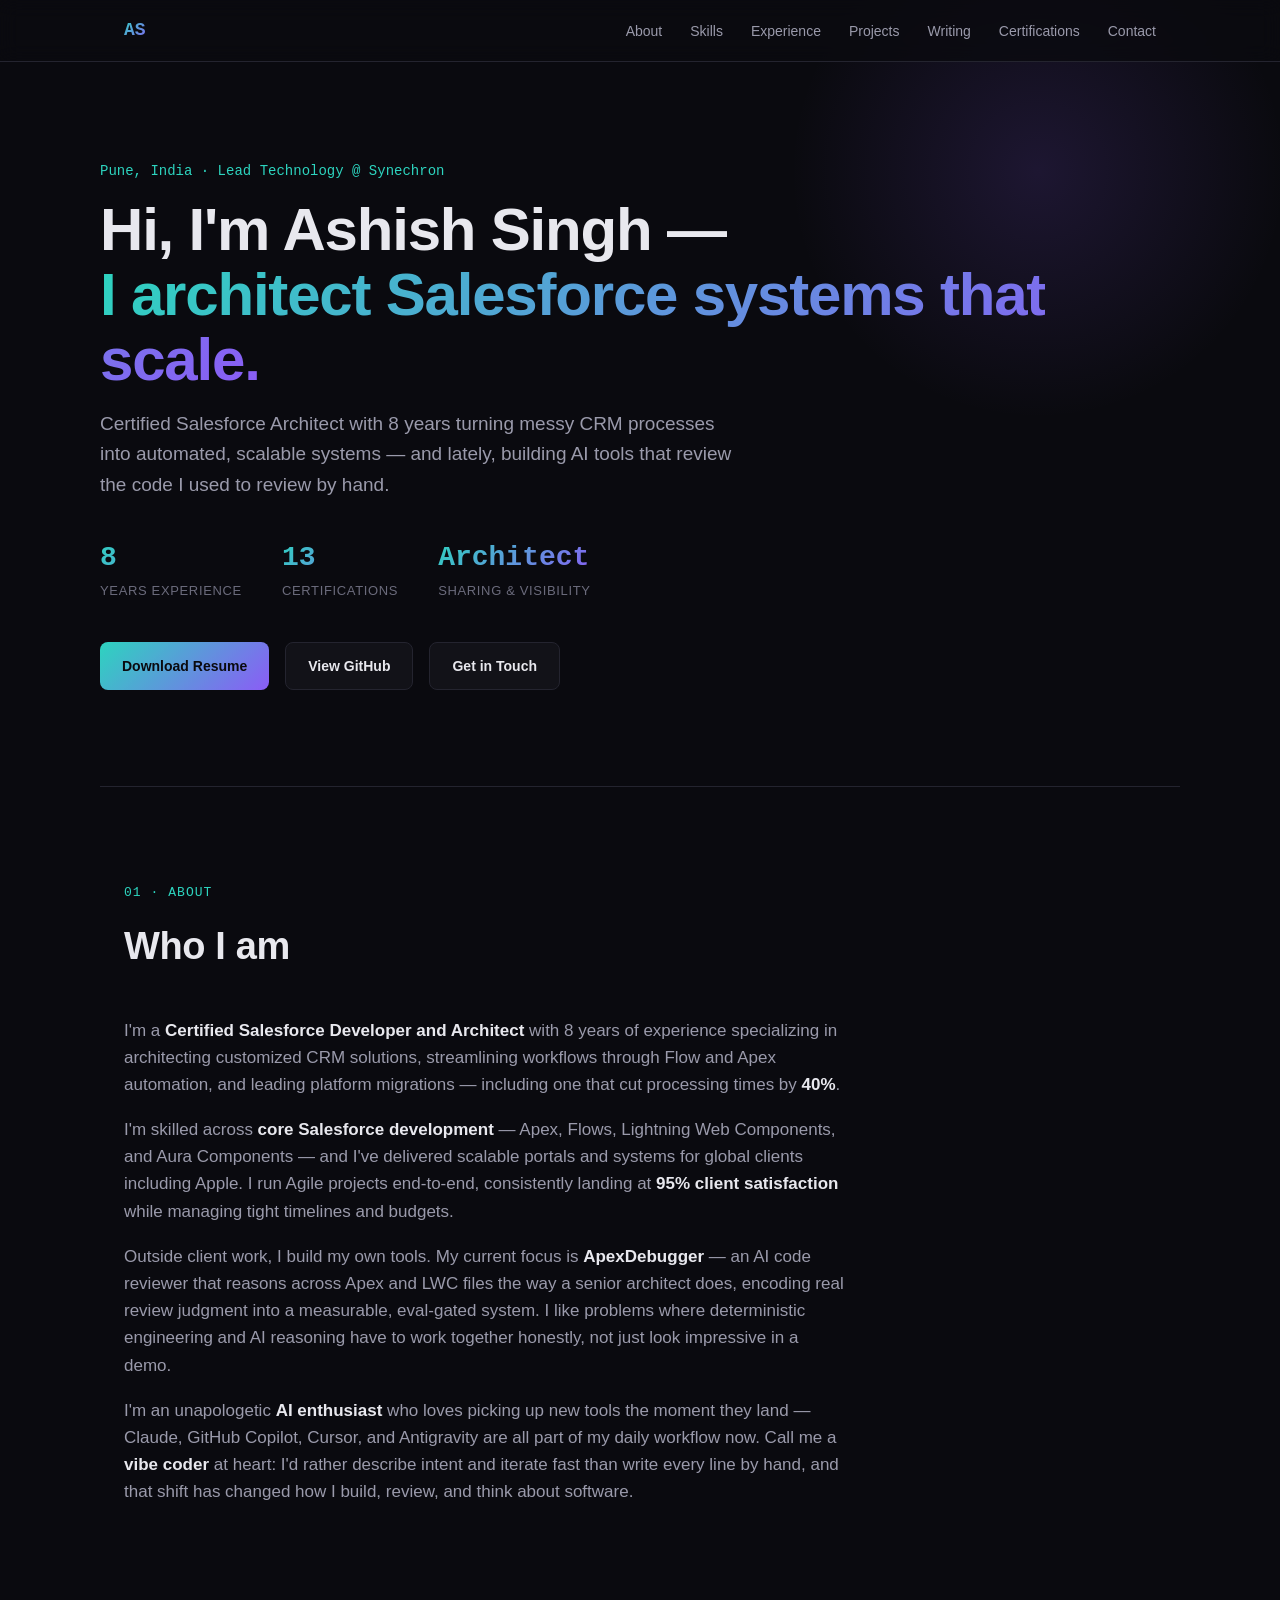
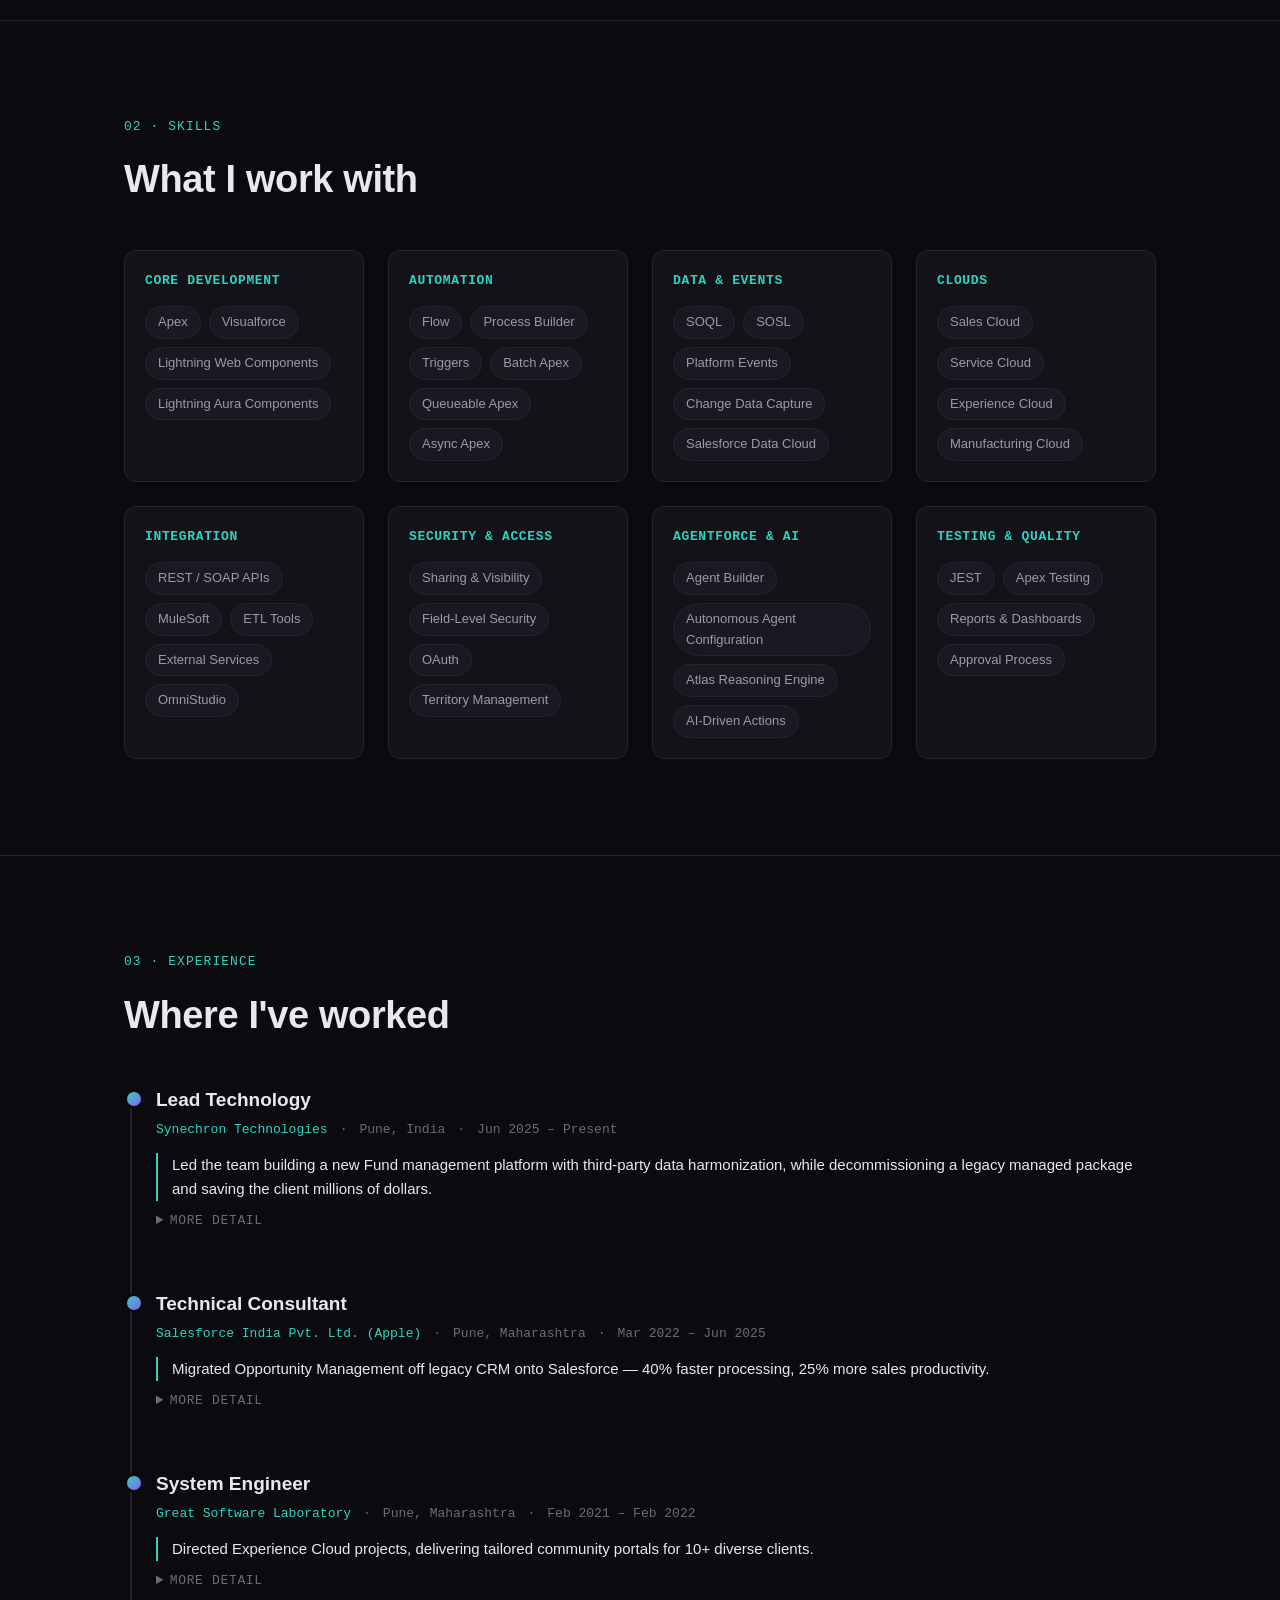
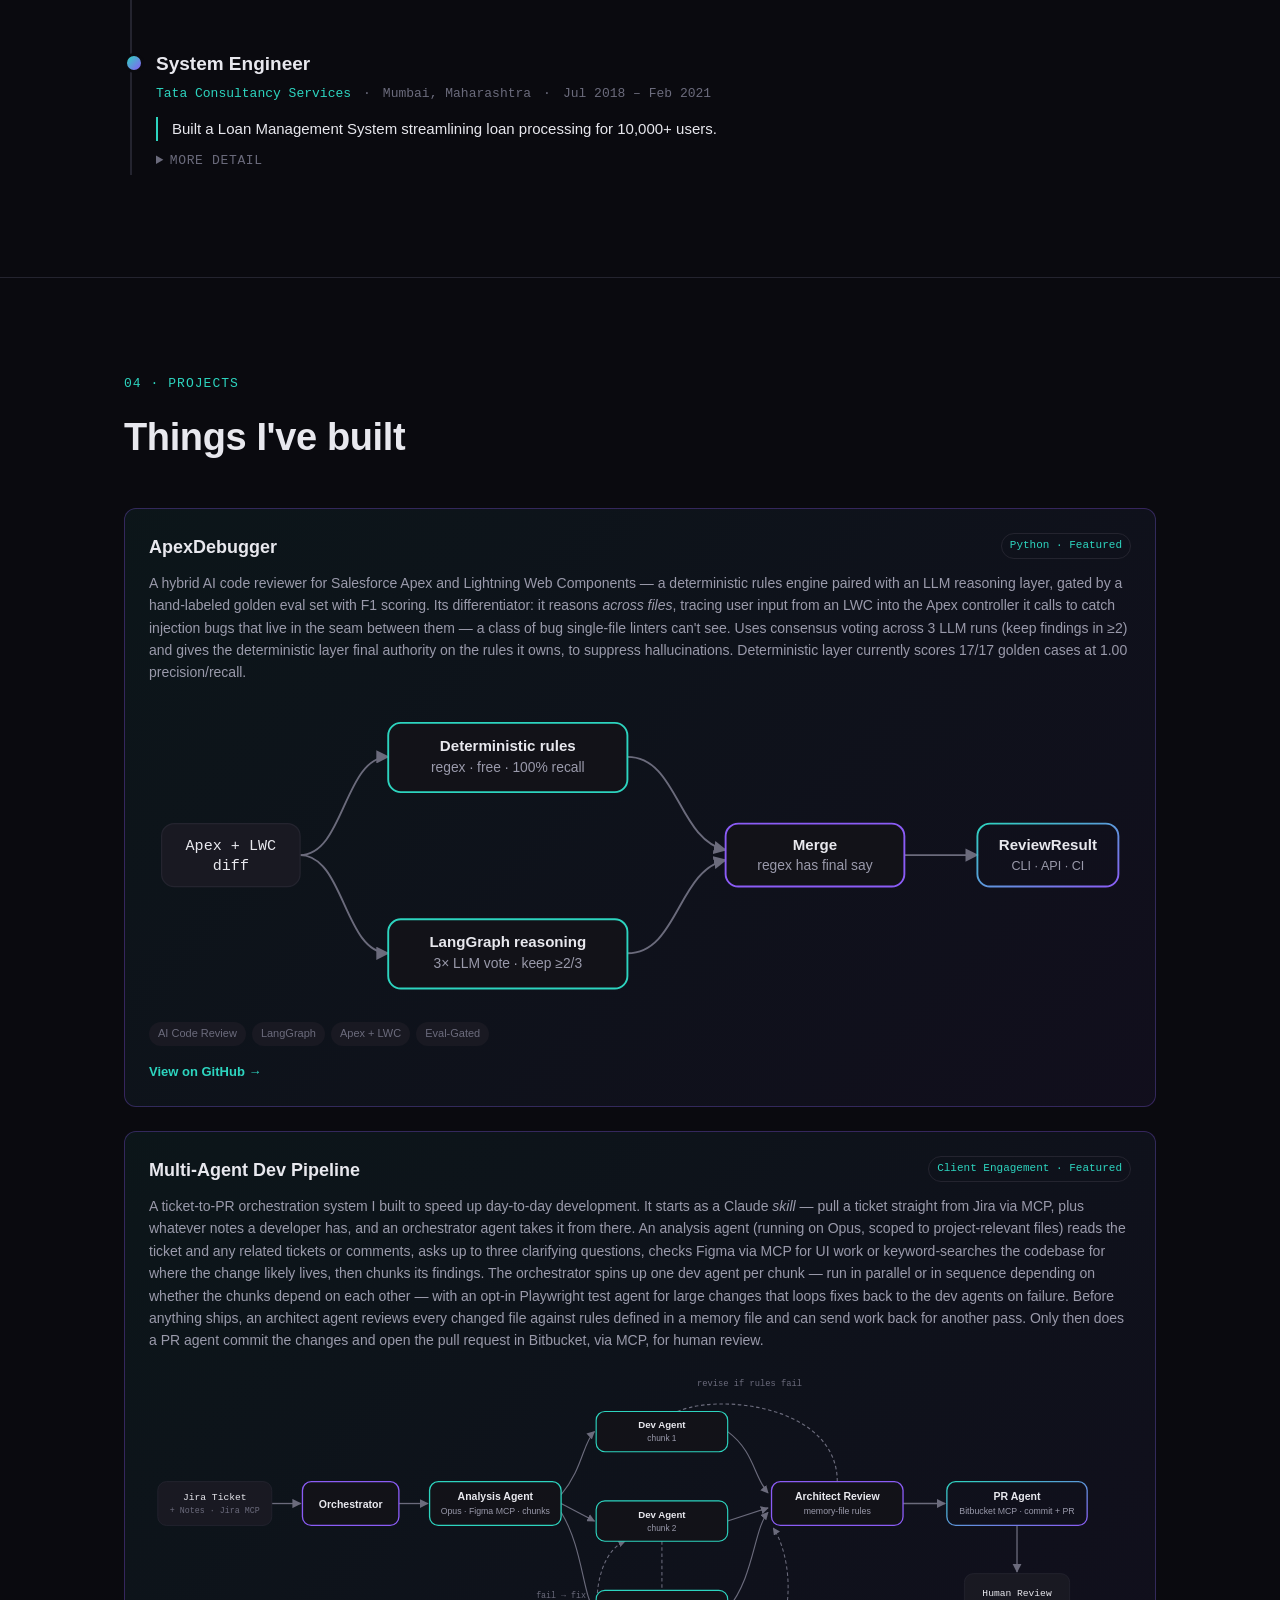
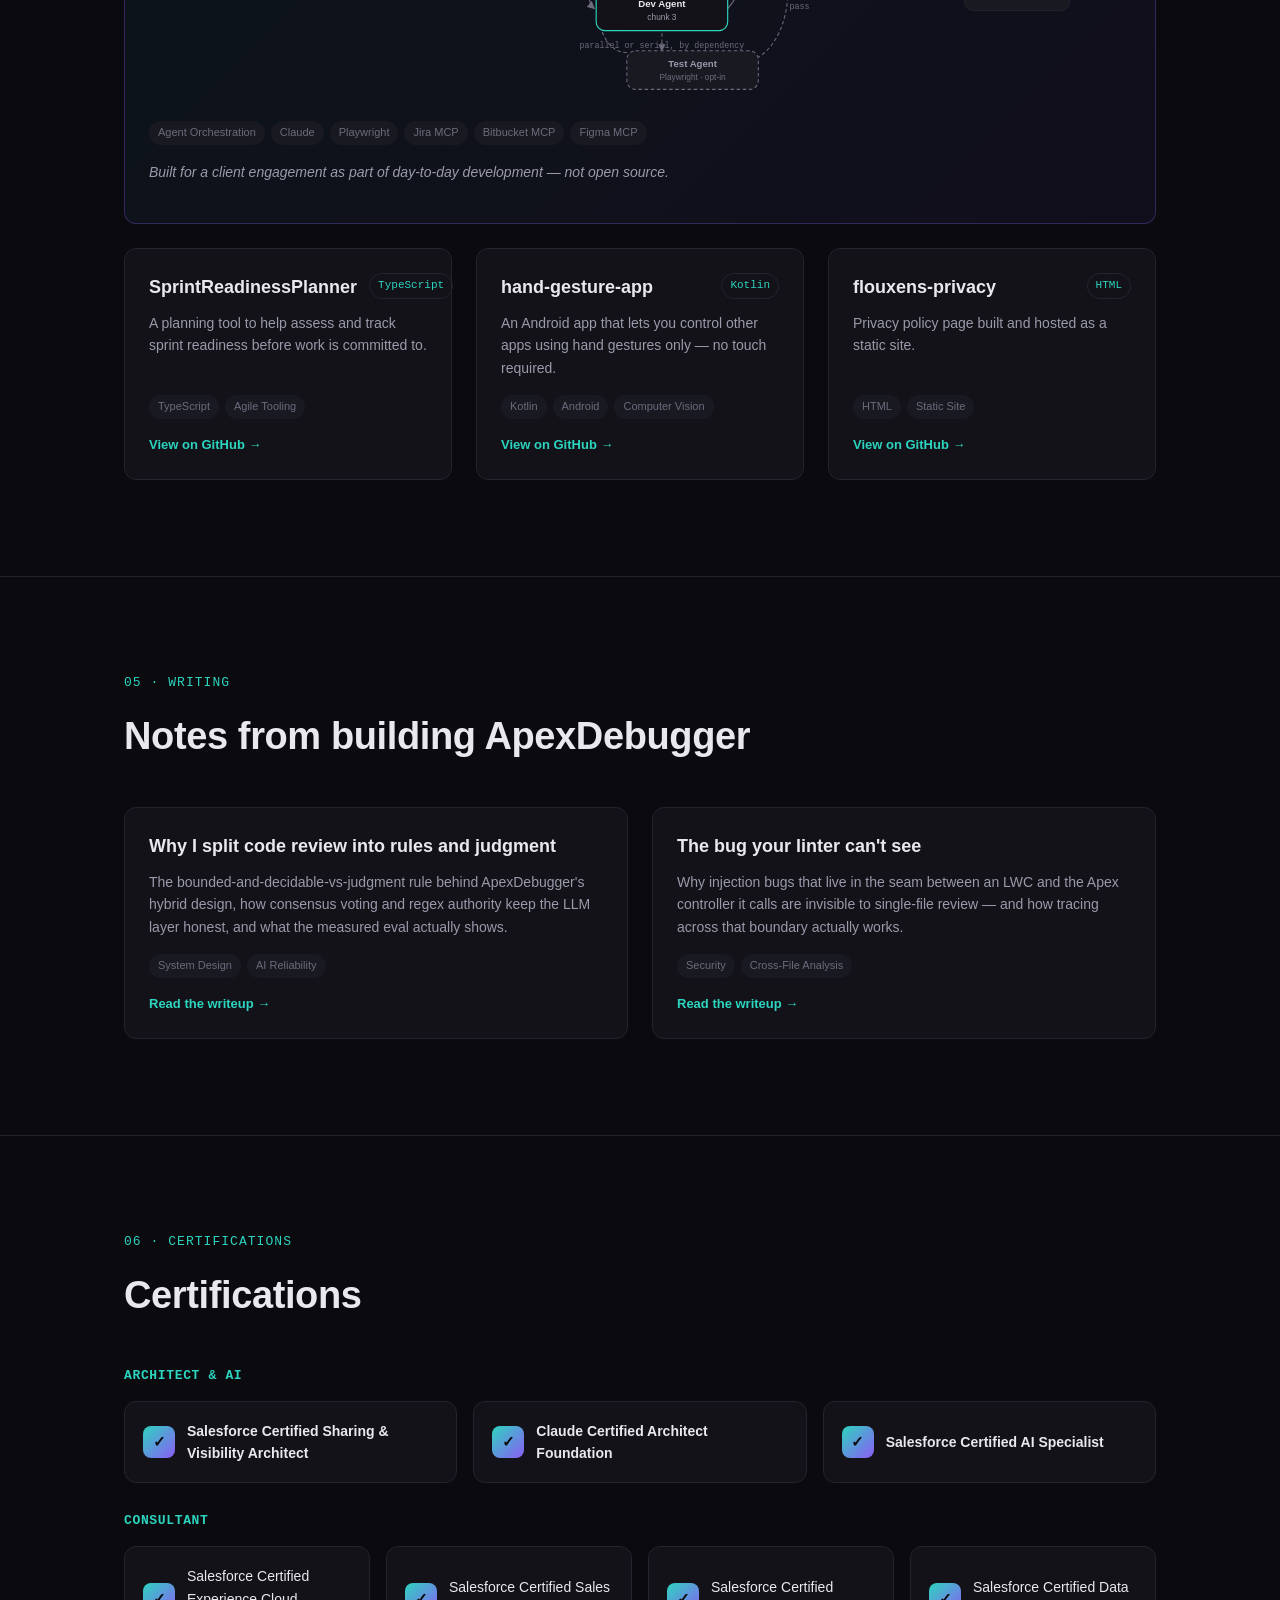
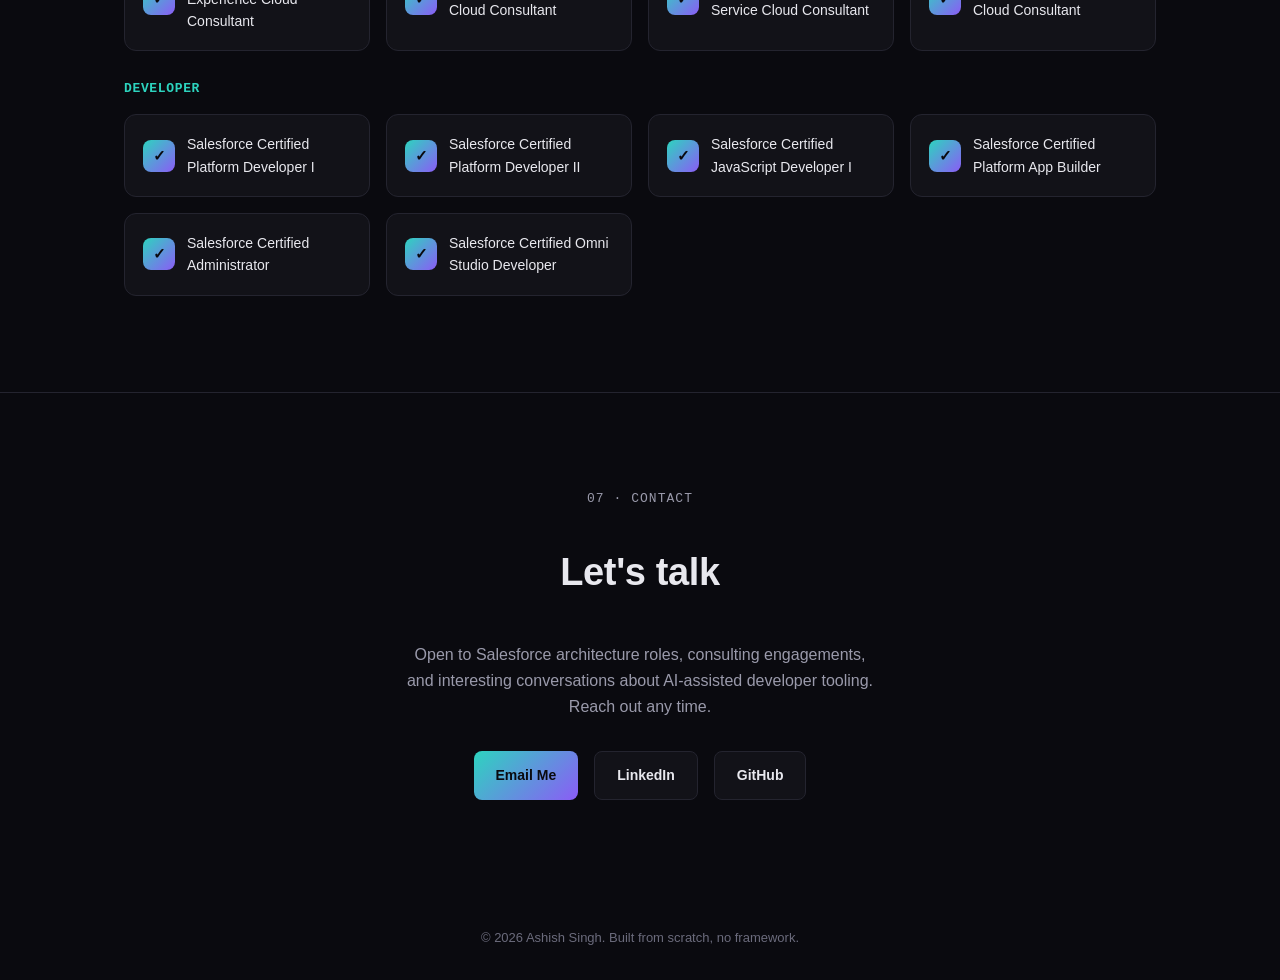
==== commit 7023bb65: "Expand pipeline diagram to show chunking fan-out, add Jira/Bitbucket MCP Analysis Agent now visibly " ====
--- a/index.html
+++ b/index.html
@@ -381,23 +381,24 @@
           </div>
           <p>
             A ticket-to-PR orchestration system I built to speed up day-to-day
-            development. It starts as a Claude <em>skill</em> — feed it a user story plus
-            whatever notes a developer has, and an orchestrator agent takes it from there.
-            An analysis agent (running on Opus, scoped to project-relevant files) reads the
-            ticket and any related tickets or comments, asks up to three clarifying
-            questions, checks Figma via MCP for UI work or keyword-searches the codebase
-            for where the change likely lives, then chunks its findings. The orchestrator
-            spins up dev agents per chunk — run in parallel or in sequence depending on
-            whether the chunks depend on each other — with an opt-in Playwright test agent
-            for large changes that loops fixes back to the dev agents on failure. Before
-            anything ships, an architect agent reviews every changed file against rules
-            defined in a memory file and can send work back for another pass. Only then
-            does a PR agent commit the changes and open the pull request for human review.
+            development. It starts as a Claude <em>skill</em> — pull a ticket straight from
+            Jira via MCP, plus whatever notes a developer has, and an orchestrator agent
+            takes it from there. An analysis agent (running on Opus, scoped to
+            project-relevant files) reads the ticket and any related tickets or comments,
+            asks up to three clarifying questions, checks Figma via MCP for UI work or
+            keyword-searches the codebase for where the change likely lives, then chunks
+            its findings. The orchestrator spins up one dev agent per chunk — run in
+            parallel or in sequence depending on whether the chunks depend on each other —
+            with an opt-in Playwright test agent for large changes that loops fixes back to
+            the dev agents on failure. Before anything ships, an architect agent reviews
+            every changed file against rules defined in a memory file and can send work
+            back for another pass. Only then does a PR agent commit the changes and open
+            the pull request in Bitbucket, via MCP, for human review.
           </p>
 
-          <svg class="arch-diagram" viewBox="0 0 980 300" role="img" aria-labelledby="orch-title orch-desc">
+          <svg class="arch-diagram" viewBox="0 0 1120 380" role="img" aria-labelledby="orch-title orch-desc">
             <title id="orch-title">Multi-agent dev pipeline, ticket to pull request</title>
-            <desc id="orch-desc">A user story and developer notes go to an orchestrator, which dispatches an analysis agent, then chunks the work across dev agents run in parallel or serial. An optional Playwright test agent loops failures back to the dev agents. An architect agent reviews changes against memory-file rules and can send work back for revision. A PR agent then commits and opens the pull request for human review.</desc>
+            <desc id="orch-desc">A Jira ticket and developer notes go to an orchestrator, which dispatches an analysis agent. The analysis agent chunks the work and the orchestrator spins up an individual dev agent per chunk, run in parallel or serial. An optional Playwright test agent loops failures back to the dev agents. All chunks converge on an architect agent that reviews changes against memory-file rules and can send work back for revision. A PR agent then commits and opens the pull request in Bitbucket for human review.</desc>
             <defs>
               <linearGradient id="orchGrad" x1="0" y1="0" x2="1" y2="1">
                 <stop offset="0" stop-color="var(--accent-1)" />
@@ -409,72 +410,95 @@
             </defs>
 
             <!-- main chain -->
-            <path d="M110,125 L138,125" fill="none" stroke="var(--text-dim)" stroke-width="1.5" marker-end="url(#orchArrow)" />
-            <path d="M250,125 L278,125" fill="none" stroke="var(--text-dim)" stroke-width="1.5" marker-end="url(#orchArrow)" />
-            <path d="M430,125 L458,125" fill="none" stroke="var(--text-dim)" stroke-width="1.5" marker-end="url(#orchArrow)" />
-            <path d="M630,125 L658,125" fill="none" stroke="var(--text-dim)" stroke-width="1.5" marker-end="url(#orchArrow)" />
-            <path d="M810,125 L838,125" fill="none" stroke="var(--text-dim)" stroke-width="1.5" marker-end="url(#orchArrow)" />
-            <path d="M905,150 C905,175 905,180 905,204" fill="none" stroke="var(--text-dim)" stroke-width="1.5" marker-end="url(#orchArrow)" />
-
-            <!-- test-agent branch (opt-in, dashed) -->
-            <path d="M545,150 L545,204" fill="none" stroke="var(--text-dim)" stroke-width="1.3" stroke-dasharray="4 3" marker-end="url(#orchArrow)" />
-            <path d="M500,210 C440,210 440,160 490,152" fill="none" stroke="var(--text-dim)" stroke-width="1.3" stroke-dasharray="4 3" marker-end="url(#orchArrow)" />
-            <path d="M630,225 C700,225 700,160 662,150" fill="none" stroke="var(--text-dim)" stroke-width="1.3" stroke-dasharray="4 3" marker-end="url(#orchArrow)" />
+            <path d="M140,150 L173,150" fill="none" stroke="var(--text-dim)" stroke-width="1.5" marker-end="url(#orchArrow)" />
+            <path d="M285,150 L318,150" fill="none" stroke="var(--text-dim)" stroke-width="1.5" marker-end="url(#orchArrow)" />
+
+            <!-- analysis fans out to three dev-agent chunks -->
+            <path d="M470,140 C495,110 495,80 508,68" fill="none" stroke="var(--text-dim)" stroke-width="1.3" marker-end="url(#orchArrow)" />
+            <path d="M470,150 L508,170" fill="none" stroke="var(--text-dim)" stroke-width="1.3" marker-end="url(#orchArrow)" />
+            <path d="M470,160 C495,200 495,258 508,270" fill="none" stroke="var(--text-dim)" stroke-width="1.3" marker-end="url(#orchArrow)" />
+
+            <!-- dev-agent chunks converge on architect review -->
+            <path d="M660,68 C690,90 690,120 706,138" fill="none" stroke="var(--text-dim)" stroke-width="1.3" marker-end="url(#orchArrow)" />
+            <path d="M660,170 L706,155" fill="none" stroke="var(--text-dim)" stroke-width="1.3" marker-end="url(#orchArrow)" />
+            <path d="M660,270 C690,235 690,178 706,160" fill="none" stroke="var(--text-dim)" stroke-width="1.3" marker-end="url(#orchArrow)" />
+
+            <path d="M860,150 L908,150" fill="none" stroke="var(--text-dim)" stroke-width="1.5" marker-end="url(#orchArrow)" />
+            <path d="M990,175 C990,200 990,205 990,228" fill="none" stroke="var(--text-dim)" stroke-width="1.5" marker-end="url(#orchArrow)" />
+
+            <!-- test-agent branch (opt-in, dashed) — sampled off the chunk-2 dev agent -->
+            <path d="M585,193 L585,318" fill="none" stroke="var(--text-dim)" stroke-width="1.2" stroke-dasharray="4 3" marker-end="url(#orchArrow)" />
+            <path d="M545,320 C500,320 500,210 543,193" fill="none" stroke="var(--text-dim)" stroke-width="1.2" stroke-dasharray="4 3" marker-end="url(#orchArrow)" />
+            <text x="470" y="258" text-anchor="middle" fill="var(--text-dim)" font-size="9.5" font-family="var(--mono)">fail → fix</text>
+            <path d="M660,335 C740,335 740,220 712,178" fill="none" stroke="var(--text-dim)" stroke-width="1.2" stroke-dasharray="4 3" marker-end="url(#orchArrow)" />
+            <text x="742" y="270" text-anchor="middle" fill="var(--text-dim)" font-size="9.5" font-family="var(--mono)">pass</text>
 
             <!-- architect revise loop -->
-            <path d="M735,100 C735,45 545,45 545,98" fill="none" stroke="var(--text-dim)" stroke-width="1.3" stroke-dasharray="4 3" marker-end="url(#orchArrow)" />
-            <text x="640" y="38" text-anchor="middle" fill="var(--text-dim)" font-size="10" font-family="var(--mono)">revise if rules fail</text>
-
-            <g>
-              <rect x="10" y="100" width="100" height="50" rx="10" fill="var(--bg-elev-2)" stroke="var(--border)" />
-              <text x="60" y="121" text-anchor="middle" fill="var(--text)" font-size="11" font-family="var(--mono)">US + Dev</text>
-              <text x="60" y="136" text-anchor="middle" fill="var(--text)" font-size="11" font-family="var(--mono)">Notes</text>
-            </g>
-
-            <g>
-              <rect x="140" y="100" width="110" height="50" rx="10" fill="var(--bg-elev)" stroke="var(--accent-2)" stroke-width="1.5" />
-              <text x="195" y="130" text-anchor="middle" fill="var(--text)" font-size="12" font-weight="600">Orchestrator</text>
-            </g>
-
-            <g>
-              <rect x="280" y="100" width="150" height="50" rx="10" fill="var(--bg-elev)" stroke="var(--accent-1)" stroke-width="1.5" />
-              <text x="355" y="121" text-anchor="middle" fill="var(--text)" font-size="12" font-weight="600">Analysis Agent</text>
-              <text x="355" y="137" text-anchor="middle" fill="var(--text-muted)" font-size="10">Opus · scoped files</text>
-            </g>
-
-            <g>
-              <rect x="460" y="100" width="170" height="50" rx="10" fill="var(--bg-elev)" stroke="var(--accent-1)" stroke-width="1.5" />
-              <text x="545" y="121" text-anchor="middle" fill="var(--text)" font-size="12" font-weight="600">Dev Agents</text>
-              <text x="545" y="137" text-anchor="middle" fill="var(--text-muted)" font-size="10">parallel or serial by chunk</text>
-            </g>
-
-            <g>
-              <rect x="490" y="210" width="140" height="46" rx="10" fill="var(--bg-elev-2)" stroke="var(--text-dim)" stroke-width="1.2" stroke-dasharray="4 3" />
-              <text x="560" y="229" text-anchor="middle" fill="var(--text-muted)" font-size="11" font-weight="600">Test Agent</text>
-              <text x="560" y="244" text-anchor="middle" fill="var(--text-dim)" font-size="9.5">Playwright · opt-in</text>
-            </g>
-
-            <g>
-              <rect x="660" y="100" width="150" height="50" rx="10" fill="var(--bg-elev)" stroke="var(--accent-2)" stroke-width="1.5" />
-              <text x="735" y="121" text-anchor="middle" fill="var(--text)" font-size="12" font-weight="600">Architect Review</text>
-              <text x="735" y="137" text-anchor="middle" fill="var(--text-muted)" font-size="10">memory-file rules</text>
-            </g>
-
-            <g>
-              <rect x="840" y="100" width="130" height="50" rx="10" fill="none" stroke="url(#orchGrad)" stroke-width="1.5" />
-              <text x="905" y="121" text-anchor="middle" fill="var(--text)" font-size="12" font-weight="600">PR Agent</text>
-              <text x="905" y="137" text-anchor="middle" fill="var(--text-muted)" font-size="10">commit + open PR</text>
-            </g>
-
-            <g>
-              <rect x="845" y="206" width="120" height="42" rx="10" fill="var(--bg-elev-2)" stroke="var(--border)" />
-              <text x="905" y="231" text-anchor="middle" fill="var(--text)" font-size="11" font-family="var(--mono)">Human Review</text>
+            <path d="M785,125 C785,20 585,20 585,65" fill="none" stroke="var(--text-dim)" stroke-width="1.3" stroke-dasharray="4 3" marker-end="url(#orchArrow)" />
+            <text x="685" y="16" text-anchor="middle" fill="var(--text-dim)" font-size="10" font-family="var(--mono)">revise if rules fail</text>
+
+            <g>
+              <rect x="10" y="125" width="130" height="50" rx="10" fill="var(--bg-elev-2)" stroke="var(--border)" />
+              <text x="75" y="146" text-anchor="middle" fill="var(--text)" font-size="11" font-family="var(--mono)">Jira Ticket</text>
+              <text x="75" y="161" text-anchor="middle" fill="var(--text-dim)" font-size="9.5" font-family="var(--mono)">+ Notes · Jira MCP</text>
+            </g>
+
+            <g>
+              <rect x="175" y="125" width="110" height="50" rx="10" fill="var(--bg-elev)" stroke="var(--accent-2)" stroke-width="1.5" />
+              <text x="230" y="155" text-anchor="middle" fill="var(--text)" font-size="12" font-weight="600">Orchestrator</text>
+            </g>
+
+            <g>
+              <rect x="320" y="125" width="150" height="50" rx="10" fill="var(--bg-elev)" stroke="var(--accent-1)" stroke-width="1.5" />
+              <text x="395" y="146" text-anchor="middle" fill="var(--text)" font-size="12" font-weight="600">Analysis Agent</text>
+              <text x="395" y="162" text-anchor="middle" fill="var(--text-muted)" font-size="10">Opus · Figma MCP · chunks</text>
+            </g>
+
+            <g>
+              <rect x="510" y="45" width="150" height="46" rx="10" fill="var(--bg-elev)" stroke="var(--accent-1)" stroke-width="1.3" />
+              <text x="585" y="64" text-anchor="middle" fill="var(--text)" font-size="11" font-weight="600">Dev Agent</text>
+              <text x="585" y="79" text-anchor="middle" fill="var(--text-muted)" font-size="9.5">chunk 1</text>
+            </g>
+            <g>
+              <rect x="510" y="147" width="150" height="46" rx="10" fill="var(--bg-elev)" stroke="var(--accent-1)" stroke-width="1.3" />
+              <text x="585" y="166" text-anchor="middle" fill="var(--text)" font-size="11" font-weight="600">Dev Agent</text>
+              <text x="585" y="181" text-anchor="middle" fill="var(--text-muted)" font-size="9.5">chunk 2</text>
+            </g>
+            <g>
+              <rect x="510" y="249" width="150" height="46" rx="10" fill="var(--bg-elev)" stroke="var(--accent-1)" stroke-width="1.3" />
+              <text x="585" y="268" text-anchor="middle" fill="var(--text)" font-size="11" font-weight="600">Dev Agent</text>
+              <text x="585" y="283" text-anchor="middle" fill="var(--text-muted)" font-size="9.5">chunk 3</text>
+            </g>
+            <text x="585" y="315" text-anchor="middle" fill="var(--text-dim)" font-size="9.5" font-family="var(--mono)">parallel or serial, by dependency</text>
+
+            <g>
+              <rect x="545" y="318" width="150" height="44" rx="10" fill="var(--bg-elev-2)" stroke="var(--text-dim)" stroke-width="1.2" stroke-dasharray="4 3" />
+              <text x="620" y="336" text-anchor="middle" fill="var(--text-muted)" font-size="11" font-weight="600">Test Agent</text>
+              <text x="620" y="351" text-anchor="middle" fill="var(--text-dim)" font-size="9.5">Playwright · opt-in</text>
+            </g>
+
+            <g>
+              <rect x="710" y="125" width="150" height="50" rx="10" fill="var(--bg-elev)" stroke="var(--accent-2)" stroke-width="1.5" />
+              <text x="785" y="146" text-anchor="middle" fill="var(--text)" font-size="12" font-weight="600">Architect Review</text>
+              <text x="785" y="162" text-anchor="middle" fill="var(--text-muted)" font-size="10">memory-file rules</text>
+            </g>
+
+            <g>
+              <rect x="910" y="125" width="160" height="50" rx="10" fill="none" stroke="url(#orchGrad)" stroke-width="1.5" />
+              <text x="990" y="146" text-anchor="middle" fill="var(--text)" font-size="12" font-weight="600">PR Agent</text>
+              <text x="990" y="162" text-anchor="middle" fill="var(--text-muted)" font-size="10">Bitbucket MCP · commit + PR</text>
+            </g>
+
+            <g>
+              <rect x="930" y="230" width="120" height="42" rx="10" fill="var(--bg-elev-2)" stroke="var(--border)" />
+              <text x="990" y="255" text-anchor="middle" fill="var(--text)" font-size="11" font-family="var(--mono)">Human Review</text>
             </g>
           </svg>
 
           <div class="project-tags">
             <span class="tag">Agent Orchestration</span><span class="tag">Claude</span>
-            <span class="tag">Playwright</span><span class="tag">Figma MCP</span>
+            <span class="tag">Playwright</span>
+            <span class="tag">Jira MCP</span><span class="tag">Bitbucket MCP</span><span class="tag">Figma MCP</span>
           </div>
           <p class="project-note">Built for a client engagement as part of day-to-day development — not open source.</p>
         </article>
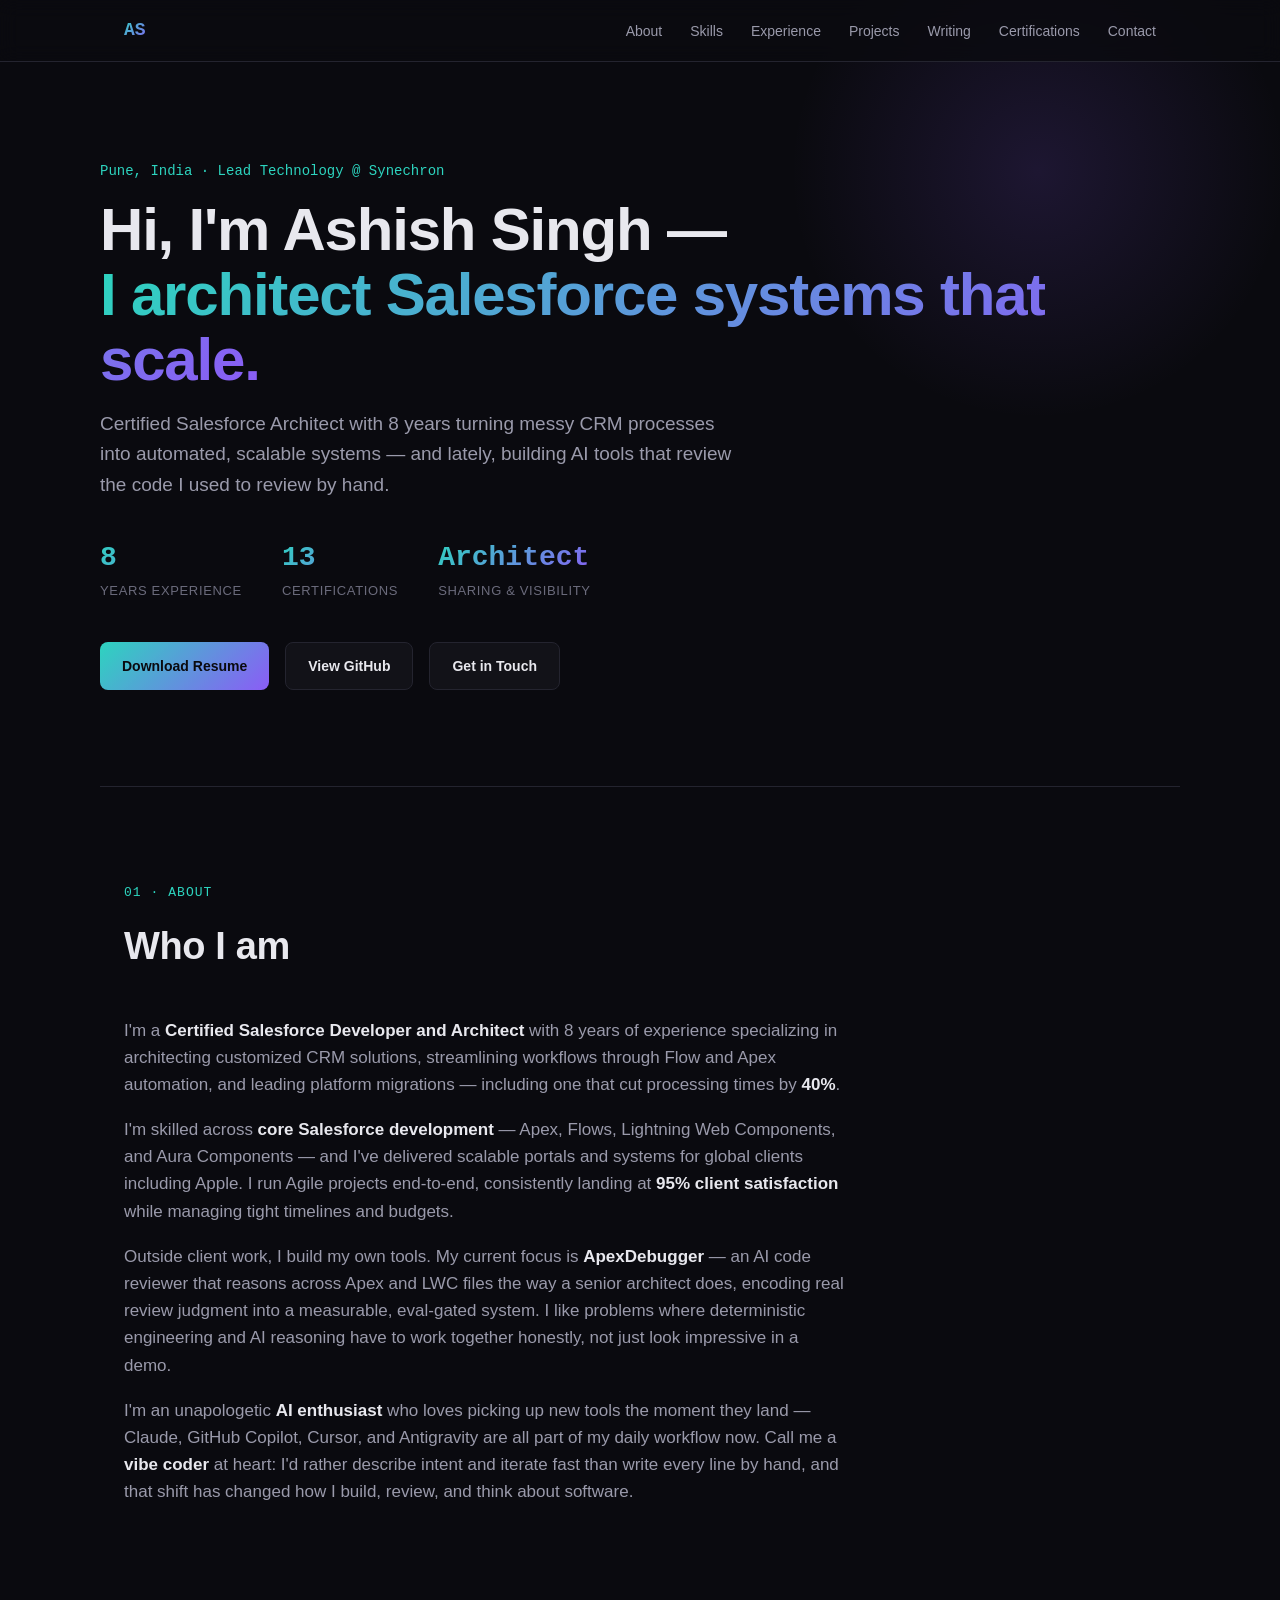
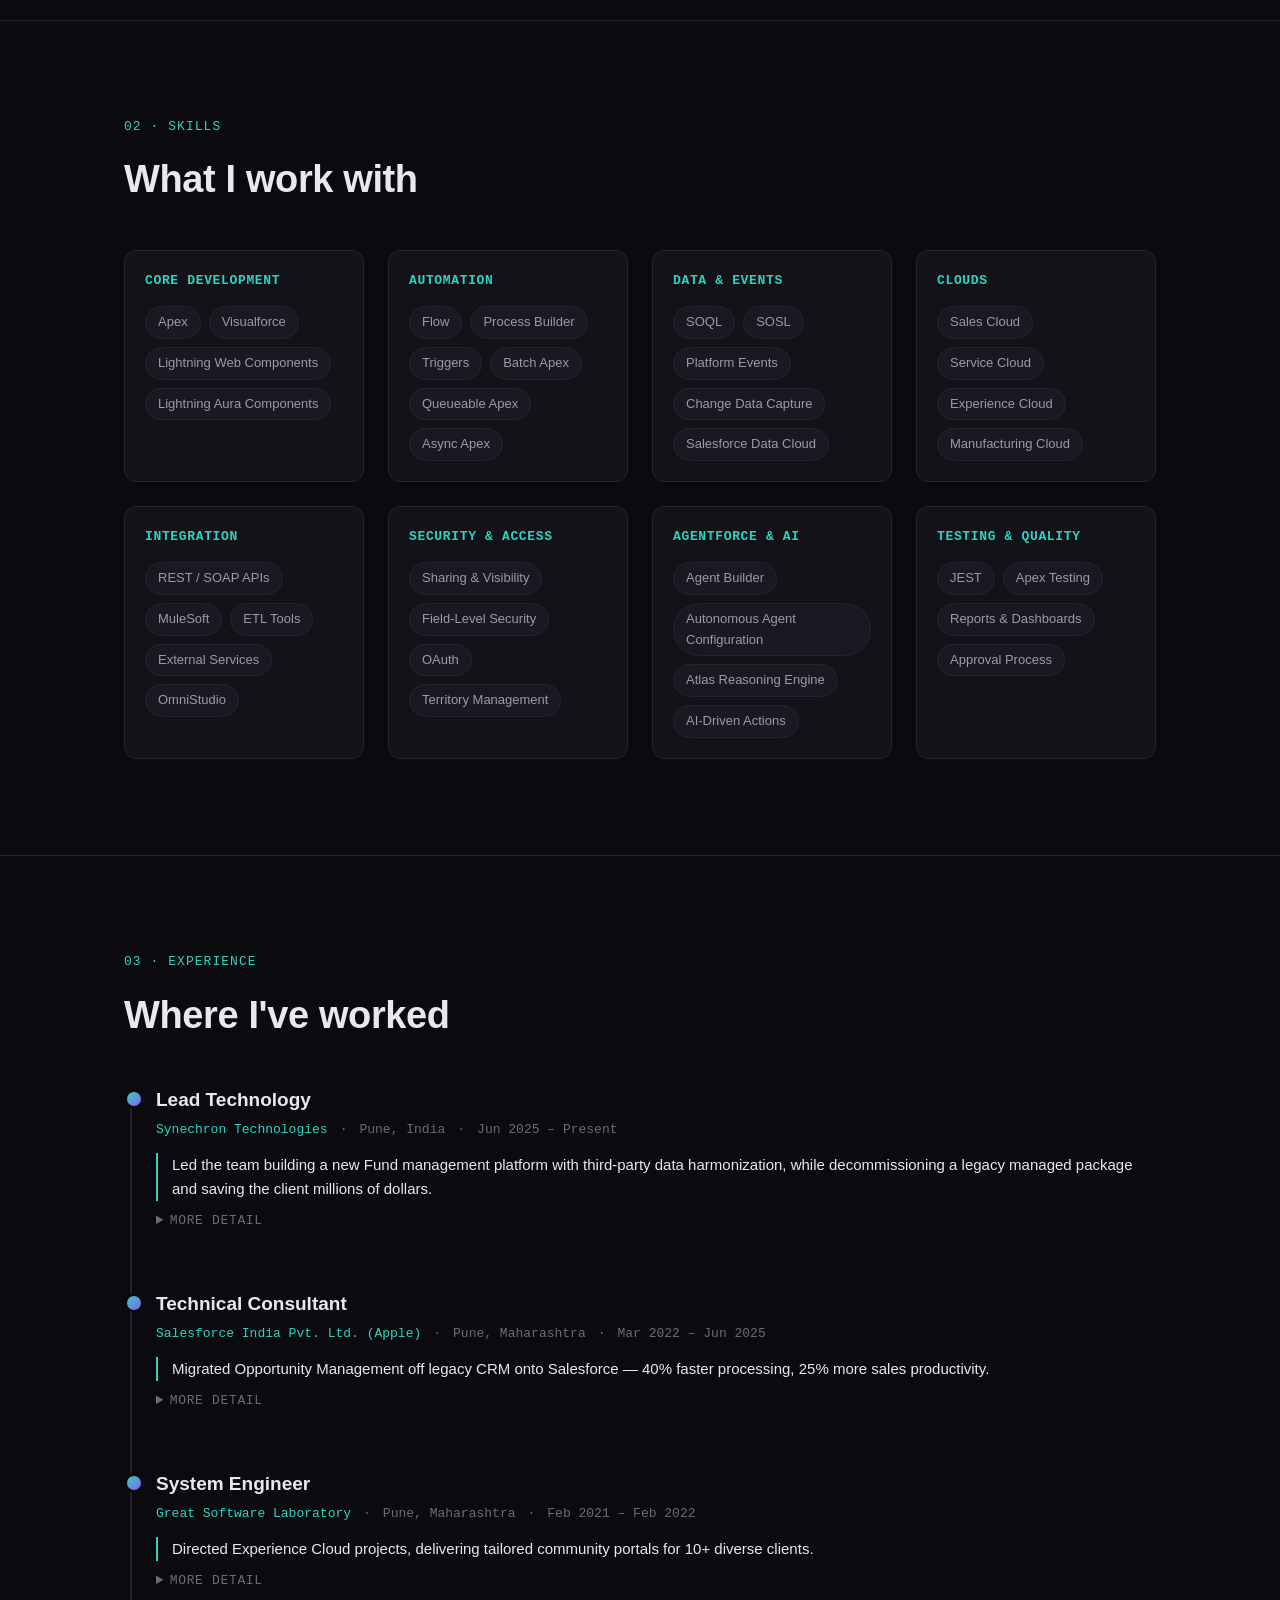
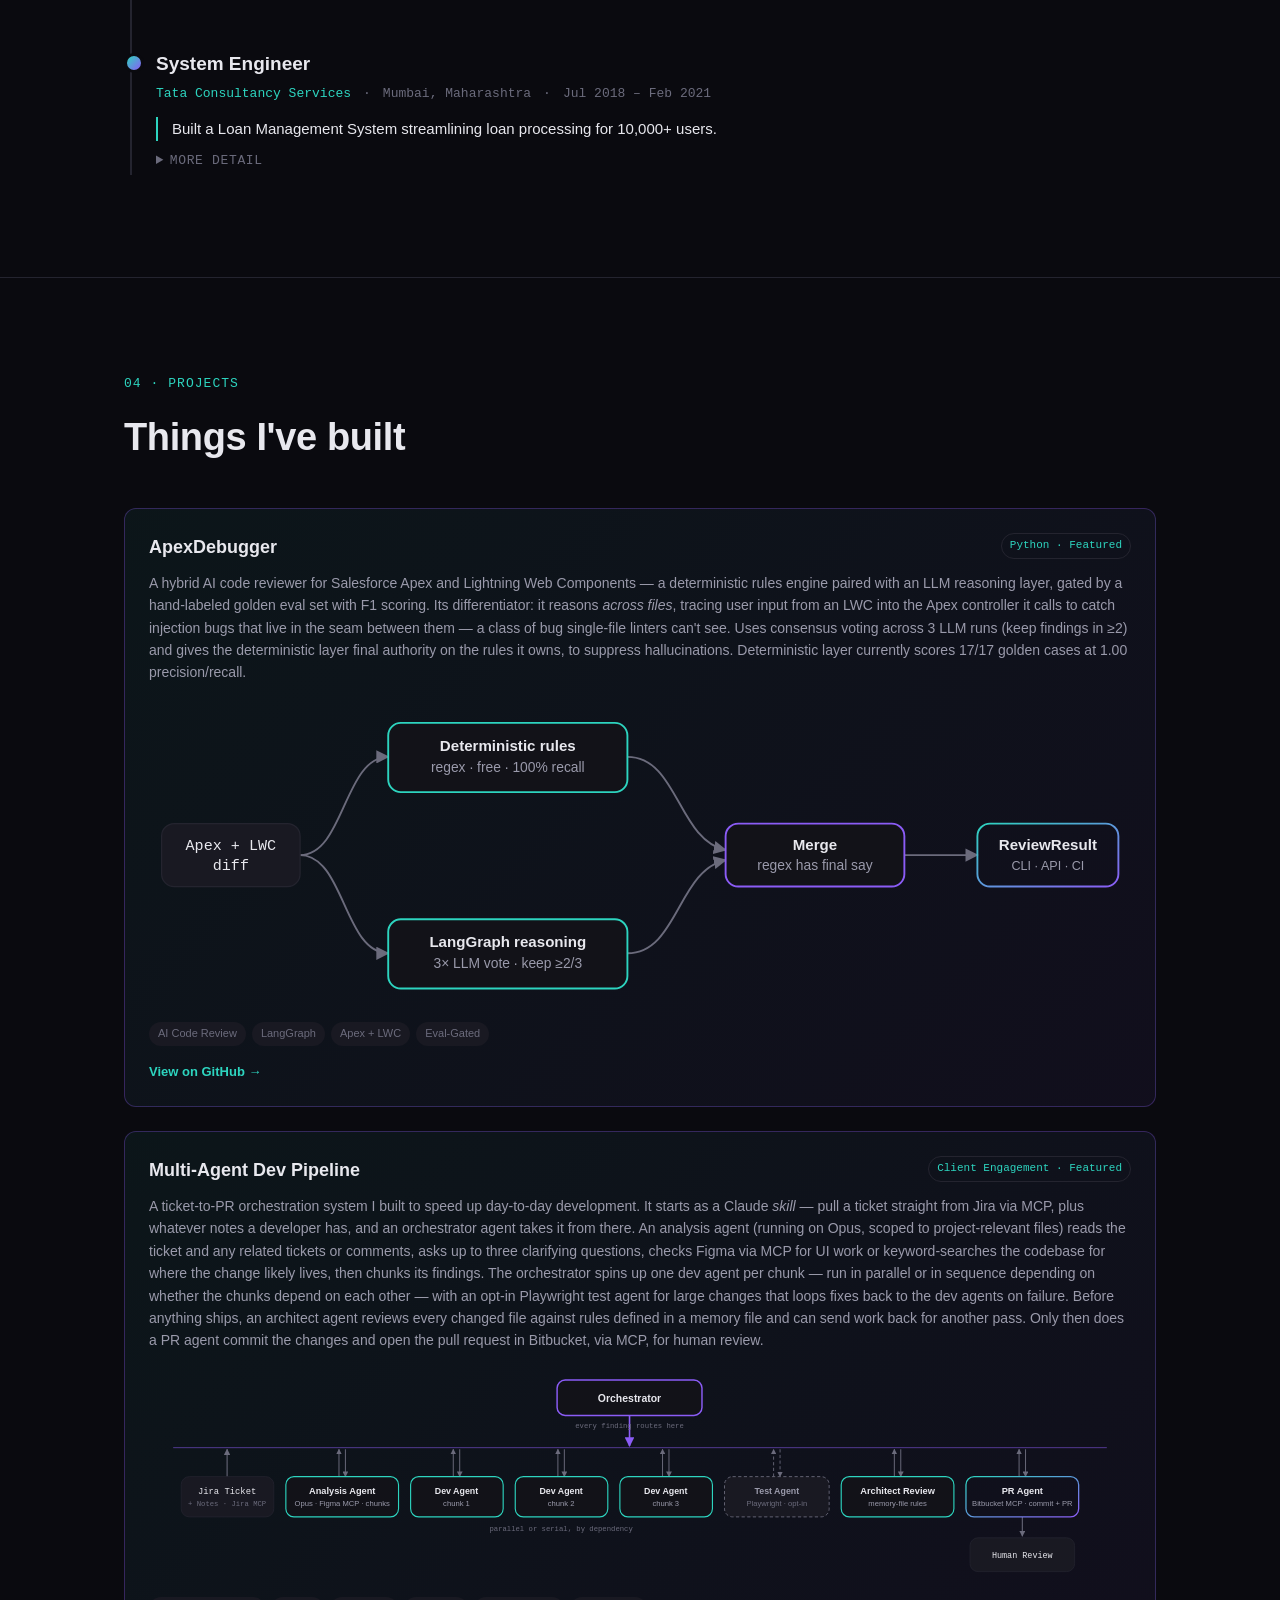
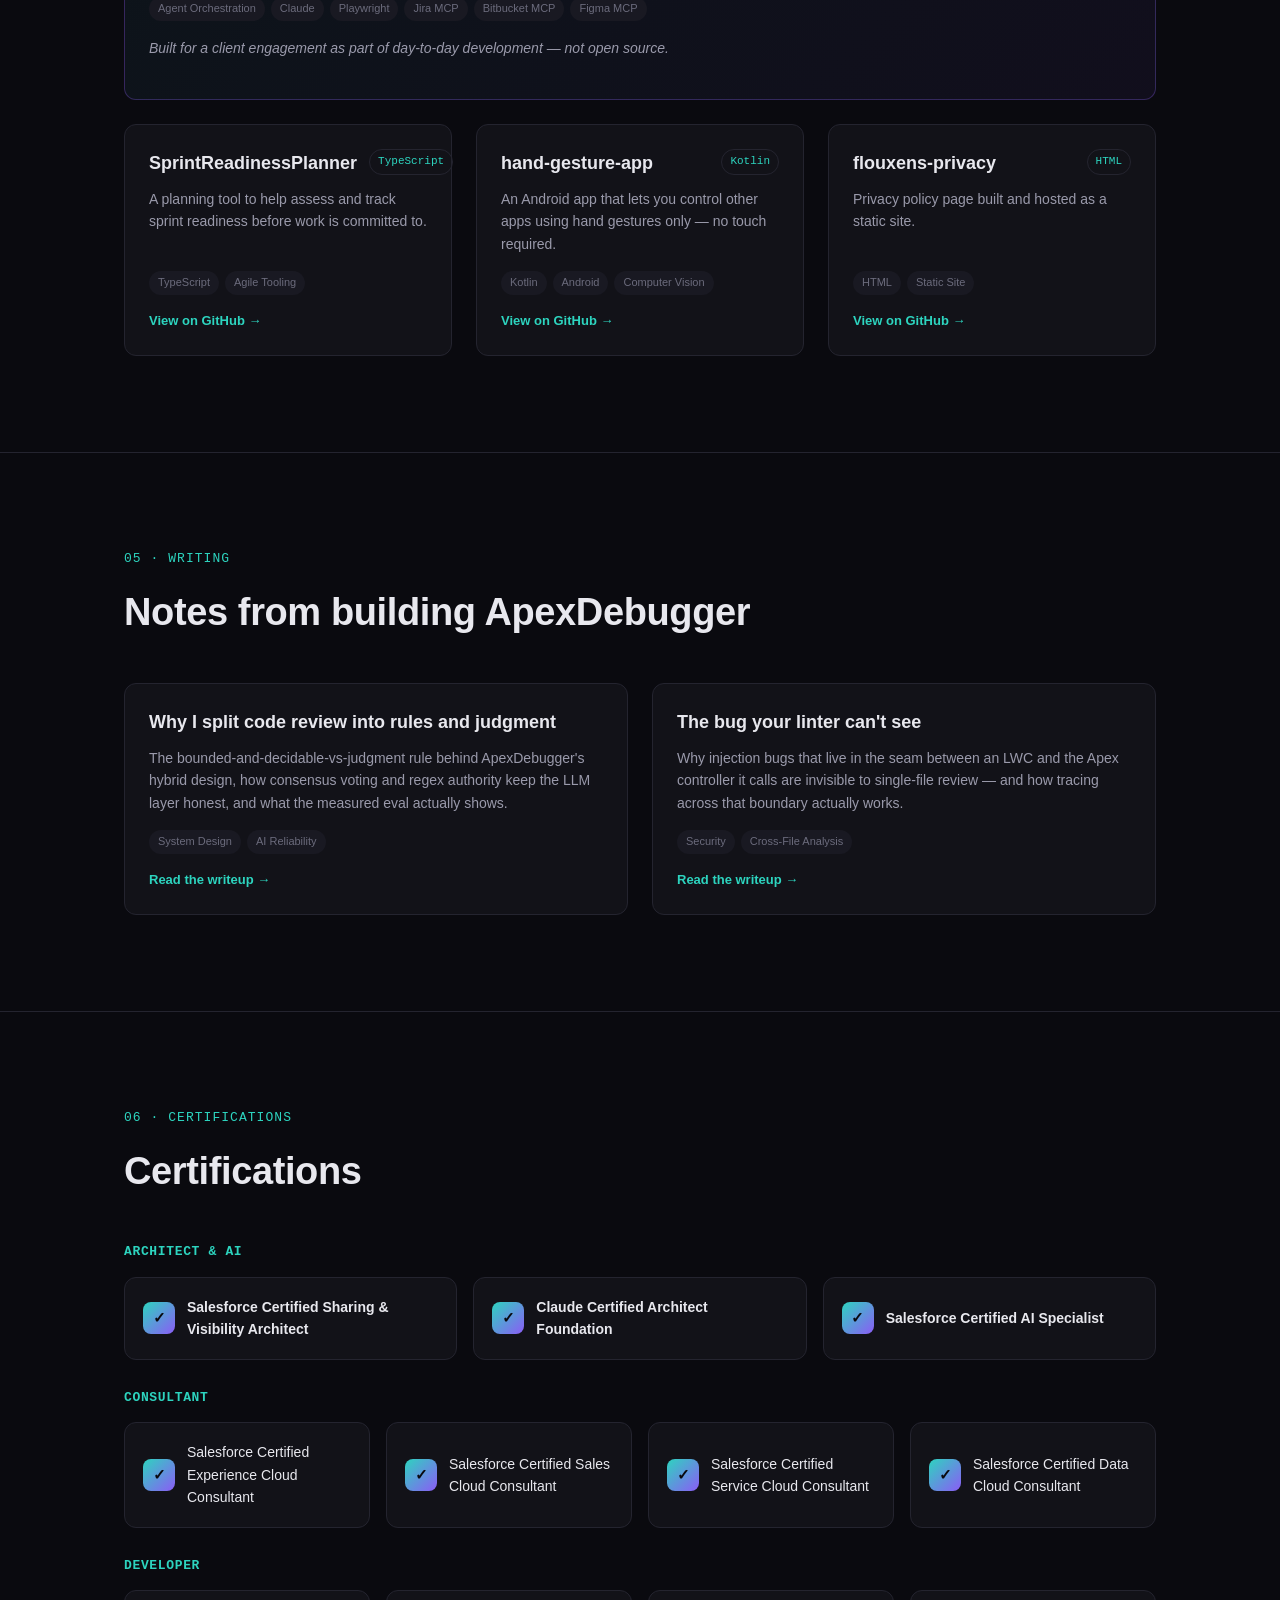
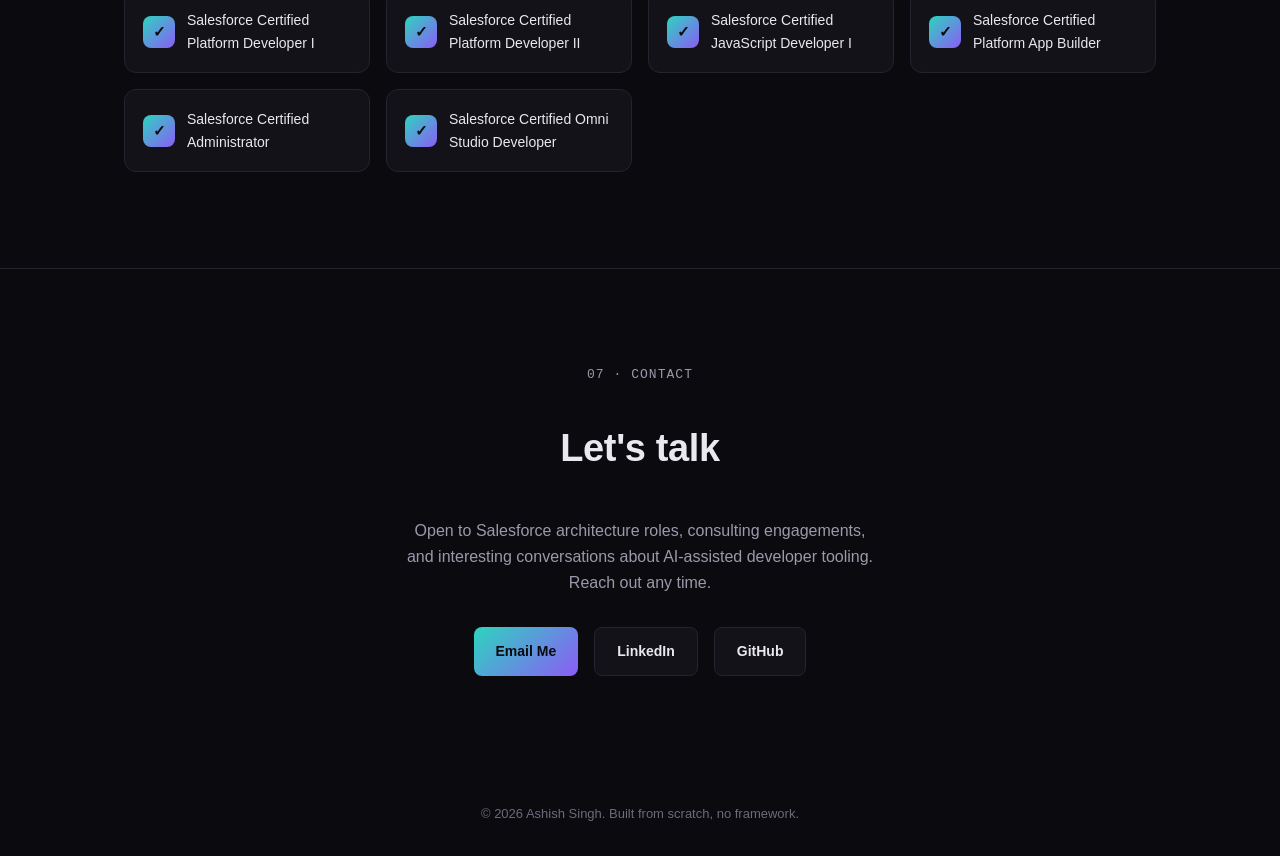
==== commit a75698a5: "Redesign pipeline diagram as hub-and-bus, not chained agents Every agent (analysis, dev agents, test" ====
--- a/index.html
+++ b/index.html
@@ -396,102 +396,111 @@
             the pull request in Bitbucket, via MCP, for human review.
           </p>
 
-          <svg class="arch-diagram" viewBox="0 0 1120 380" role="img" aria-labelledby="orch-title orch-desc">
-            <title id="orch-title">Multi-agent dev pipeline, ticket to pull request</title>
-            <desc id="orch-desc">A Jira ticket and developer notes go to an orchestrator, which dispatches an analysis agent. The analysis agent chunks the work and the orchestrator spins up an individual dev agent per chunk, run in parallel or serial. An optional Playwright test agent loops failures back to the dev agents. All chunks converge on an architect agent that reviews changes against memory-file rules and can send work back for revision. A PR agent then commits and opens the pull request in Bitbucket for human review.</desc>
+          <svg class="arch-diagram" viewBox="0 0 1220 260" role="img" aria-labelledby="orch-title orch-desc">
+            <title id="orch-title">Multi-agent dev pipeline, routed entirely through the orchestrator</title>
+            <desc id="orch-desc">A Jira ticket goes to an orchestrator agent, the brain of the pipeline. Every other agent — analysis, one dev agent per chunk run in parallel or serial, an optional Playwright test agent, an architect review agent, and a PR agent — reports its findings back to the orchestrator rather than to each other, and the orchestrator alone decides which agent runs next. The PR agent's output goes to a human reviewer in Bitbucket.</desc>
             <defs>
               <linearGradient id="orchGrad" x1="0" y1="0" x2="1" y2="1">
                 <stop offset="0" stop-color="var(--accent-1)" />
                 <stop offset="1" stop-color="var(--accent-2)" />
               </linearGradient>
-              <marker id="orchArrow" viewBox="0 0 10 10" refX="9" refY="5" markerWidth="7" markerHeight="7" orient="auto-start-reverse">
+              <marker id="orchArrow" viewBox="0 0 10 10" refX="9" refY="5" markerWidth="6" markerHeight="6" orient="auto-start-reverse">
                 <path d="M0,0 L10,5 L0,10 z" fill="var(--text-dim)" />
               </marker>
+              <marker id="orchArrowHub" viewBox="0 0 10 10" refX="9" refY="5" markerWidth="6" markerHeight="6" orient="auto-start-reverse">
+                <path d="M0,0 L10,5 L0,10 z" fill="var(--accent-2)" />
+              </marker>
             </defs>
 
-            <!-- main chain -->
-            <path d="M140,150 L173,150" fill="none" stroke="var(--text-dim)" stroke-width="1.5" marker-end="url(#orchArrow)" />
-            <path d="M285,150 L318,150" fill="none" stroke="var(--text-dim)" stroke-width="1.5" marker-end="url(#orchArrow)" />
-
-            <!-- analysis fans out to three dev-agent chunks -->
-            <path d="M470,140 C495,110 495,80 508,68" fill="none" stroke="var(--text-dim)" stroke-width="1.3" marker-end="url(#orchArrow)" />
-            <path d="M470,150 L508,170" fill="none" stroke="var(--text-dim)" stroke-width="1.3" marker-end="url(#orchArrow)" />
-            <path d="M470,160 C495,200 495,258 508,270" fill="none" stroke="var(--text-dim)" stroke-width="1.3" marker-end="url(#orchArrow)" />
-
-            <!-- dev-agent chunks converge on architect review -->
-            <path d="M660,68 C690,90 690,120 706,138" fill="none" stroke="var(--text-dim)" stroke-width="1.3" marker-end="url(#orchArrow)" />
-            <path d="M660,170 L706,155" fill="none" stroke="var(--text-dim)" stroke-width="1.3" marker-end="url(#orchArrow)" />
-            <path d="M660,270 C690,235 690,178 706,160" fill="none" stroke="var(--text-dim)" stroke-width="1.3" marker-end="url(#orchArrow)" />
-
-            <path d="M860,150 L908,150" fill="none" stroke="var(--text-dim)" stroke-width="1.5" marker-end="url(#orchArrow)" />
-            <path d="M990,175 C990,200 990,205 990,228" fill="none" stroke="var(--text-dim)" stroke-width="1.5" marker-end="url(#orchArrow)" />
-
-            <!-- test-agent branch (opt-in, dashed) — sampled off the chunk-2 dev agent -->
-            <path d="M585,193 L585,318" fill="none" stroke="var(--text-dim)" stroke-width="1.2" stroke-dasharray="4 3" marker-end="url(#orchArrow)" />
-            <path d="M545,320 C500,320 500,210 543,193" fill="none" stroke="var(--text-dim)" stroke-width="1.2" stroke-dasharray="4 3" marker-end="url(#orchArrow)" />
-            <text x="470" y="258" text-anchor="middle" fill="var(--text-dim)" font-size="9.5" font-family="var(--mono)">fail → fix</text>
-            <path d="M660,335 C740,335 740,220 712,178" fill="none" stroke="var(--text-dim)" stroke-width="1.2" stroke-dasharray="4 3" marker-end="url(#orchArrow)" />
-            <text x="742" y="270" text-anchor="middle" fill="var(--text-dim)" font-size="9.5" font-family="var(--mono)">pass</text>
-
-            <!-- architect revise loop -->
-            <path d="M785,125 C785,20 585,20 585,65" fill="none" stroke="var(--text-dim)" stroke-width="1.3" stroke-dasharray="4 3" marker-end="url(#orchArrow)" />
-            <text x="685" y="16" text-anchor="middle" fill="var(--text-dim)" font-size="10" font-family="var(--mono)">revise if rules fail</text>
-
-            <g>
-              <rect x="10" y="125" width="130" height="50" rx="10" fill="var(--bg-elev-2)" stroke="var(--border)" />
-              <text x="75" y="146" text-anchor="middle" fill="var(--text)" font-size="11" font-family="var(--mono)">Jira Ticket</text>
-              <text x="75" y="161" text-anchor="middle" fill="var(--text-dim)" font-size="9.5" font-family="var(--mono)">+ Notes · Jira MCP</text>
-            </g>
-
-            <g>
-              <rect x="175" y="125" width="110" height="50" rx="10" fill="var(--bg-elev)" stroke="var(--accent-2)" stroke-width="1.5" />
-              <text x="230" y="155" text-anchor="middle" fill="var(--text)" font-size="12" font-weight="600">Orchestrator</text>
-            </g>
-
-            <g>
-              <rect x="320" y="125" width="150" height="50" rx="10" fill="var(--bg-elev)" stroke="var(--accent-1)" stroke-width="1.5" />
-              <text x="395" y="146" text-anchor="middle" fill="var(--text)" font-size="12" font-weight="600">Analysis Agent</text>
-              <text x="395" y="162" text-anchor="middle" fill="var(--text-muted)" font-size="10">Opus · Figma MCP · chunks</text>
-            </g>
-
-            <g>
-              <rect x="510" y="45" width="150" height="46" rx="10" fill="var(--bg-elev)" stroke="var(--accent-1)" stroke-width="1.3" />
-              <text x="585" y="64" text-anchor="middle" fill="var(--text)" font-size="11" font-weight="600">Dev Agent</text>
-              <text x="585" y="79" text-anchor="middle" fill="var(--text-muted)" font-size="9.5">chunk 1</text>
-            </g>
-            <g>
-              <rect x="510" y="147" width="150" height="46" rx="10" fill="var(--bg-elev)" stroke="var(--accent-1)" stroke-width="1.3" />
-              <text x="585" y="166" text-anchor="middle" fill="var(--text)" font-size="11" font-weight="600">Dev Agent</text>
-              <text x="585" y="181" text-anchor="middle" fill="var(--text-muted)" font-size="9.5">chunk 2</text>
-            </g>
-            <g>
-              <rect x="510" y="249" width="150" height="46" rx="10" fill="var(--bg-elev)" stroke="var(--accent-1)" stroke-width="1.3" />
-              <text x="585" y="268" text-anchor="middle" fill="var(--text)" font-size="11" font-weight="600">Dev Agent</text>
-              <text x="585" y="283" text-anchor="middle" fill="var(--text-muted)" font-size="9.5">chunk 3</text>
-            </g>
-            <text x="585" y="315" text-anchor="middle" fill="var(--text-dim)" font-size="9.5" font-family="var(--mono)">parallel or serial, by dependency</text>
-
-            <g>
-              <rect x="545" y="318" width="150" height="44" rx="10" fill="var(--bg-elev-2)" stroke="var(--text-dim)" stroke-width="1.2" stroke-dasharray="4 3" />
-              <text x="620" y="336" text-anchor="middle" fill="var(--text-muted)" font-size="11" font-weight="600">Test Agent</text>
-              <text x="620" y="351" text-anchor="middle" fill="var(--text-dim)" font-size="9.5">Playwright · opt-in</text>
-            </g>
-
-            <g>
-              <rect x="710" y="125" width="150" height="50" rx="10" fill="var(--bg-elev)" stroke="var(--accent-2)" stroke-width="1.5" />
-              <text x="785" y="146" text-anchor="middle" fill="var(--text)" font-size="12" font-weight="600">Architect Review</text>
-              <text x="785" y="162" text-anchor="middle" fill="var(--text-muted)" font-size="10">memory-file rules</text>
-            </g>
-
-            <g>
-              <rect x="910" y="125" width="160" height="50" rx="10" fill="none" stroke="url(#orchGrad)" stroke-width="1.5" />
-              <text x="990" y="146" text-anchor="middle" fill="var(--text)" font-size="12" font-weight="600">PR Agent</text>
-              <text x="990" y="162" text-anchor="middle" fill="var(--text-muted)" font-size="10">Bitbucket MCP · commit + PR</text>
-            </g>
-
-            <g>
-              <rect x="930" y="230" width="120" height="42" rx="10" fill="var(--bg-elev-2)" stroke="var(--border)" />
-              <text x="990" y="255" text-anchor="middle" fill="var(--text)" font-size="11" font-family="var(--mono)">Human Review</text>
+            <!-- hub -->
+            <rect x="507" y="10" width="180" height="44" rx="10" fill="var(--bg-elev)" stroke="var(--accent-2)" stroke-width="1.8" />
+            <text x="597" y="37" text-anchor="middle" fill="var(--text)" font-size="13" font-weight="700">Orchestrator</text>
+            <path d="M597,54 L597,92" fill="none" stroke="var(--accent-2)" stroke-width="2" marker-end="url(#orchArrowHub)" />
+            <text x="597" y="70" text-anchor="middle" fill="var(--text-dim)" font-size="9" font-family="var(--mono)">every finding routes here</text>
+
+            <!-- bus: every agent connects only to this line, never to each other -->
+            <line x1="30" y1="94" x2="1190" y2="94" stroke="var(--accent-2)" stroke-width="1.2" opacity="0.55" />
+
+            <!-- Jira Ticket: one-way in -->
+            <path d="M97,130 L97,96" fill="none" stroke="var(--text-dim)" stroke-width="1.3" marker-end="url(#orchArrow)" />
+
+            <!-- Analysis: two-way -->
+            <path d="M236,130 L236,96" fill="none" stroke="var(--text-dim)" stroke-width="1.2" marker-end="url(#orchArrow)" />
+            <path d="M244,96 L244,130" fill="none" stroke="var(--text-dim)" stroke-width="1.2" marker-end="url(#orchArrow)" />
+
+            <!-- Dev agents: two-way each -->
+            <path d="M378,130 L378,96" fill="none" stroke="var(--text-dim)" stroke-width="1.2" marker-end="url(#orchArrow)" />
+            <path d="M386,96 L386,130" fill="none" stroke="var(--text-dim)" stroke-width="1.2" marker-end="url(#orchArrow)" />
+            <path d="M508,130 L508,96" fill="none" stroke="var(--text-dim)" stroke-width="1.2" marker-end="url(#orchArrow)" />
+            <path d="M516,96 L516,130" fill="none" stroke="var(--text-dim)" stroke-width="1.2" marker-end="url(#orchArrow)" />
+            <path d="M638,130 L638,96" fill="none" stroke="var(--text-dim)" stroke-width="1.2" marker-end="url(#orchArrow)" />
+            <path d="M646,96 L646,130" fill="none" stroke="var(--text-dim)" stroke-width="1.2" marker-end="url(#orchArrow)" />
+
+            <!-- Test agent: two-way, dashed (opt-in) -->
+            <path d="M776,130 L776,96" fill="none" stroke="var(--text-dim)" stroke-width="1.1" stroke-dasharray="4 3" marker-end="url(#orchArrow)" />
+            <path d="M784,96 L784,130" fill="none" stroke="var(--text-dim)" stroke-width="1.1" stroke-dasharray="4 3" marker-end="url(#orchArrow)" />
+
+            <!-- Architect: two-way -->
+            <path d="M926,130 L926,96" fill="none" stroke="var(--text-dim)" stroke-width="1.2" marker-end="url(#orchArrow)" />
+            <path d="M934,96 L934,130" fill="none" stroke="var(--text-dim)" stroke-width="1.2" marker-end="url(#orchArrow)" />
+
+            <!-- PR agent: two-way -->
+            <path d="M1081,130 L1081,96" fill="none" stroke="var(--text-dim)" stroke-width="1.2" marker-end="url(#orchArrow)" />
+            <path d="M1089,96 L1089,130" fill="none" stroke="var(--text-dim)" stroke-width="1.2" marker-end="url(#orchArrow)" />
+
+            <!-- PR agent -> human review, one-way, not through the hub -->
+            <path d="M1085,180 L1085,204" fill="none" stroke="var(--text-dim)" stroke-width="1.3" marker-end="url(#orchArrow)" />
+
+            <g>
+              <rect x="40" y="130" width="115" height="50" rx="10" fill="var(--bg-elev-2)" stroke="var(--border)" />
+              <text x="97" y="151" text-anchor="middle" fill="var(--text)" font-size="11" font-family="var(--mono)">Jira Ticket</text>
+              <text x="97" y="166" text-anchor="middle" fill="var(--text-dim)" font-size="9" font-family="var(--mono)">+ Notes · Jira MCP</text>
+            </g>
+
+            <g>
+              <rect x="170" y="130" width="140" height="50" rx="10" fill="var(--bg-elev)" stroke="var(--accent-1)" stroke-width="1.4" />
+              <text x="240" y="151" text-anchor="middle" fill="var(--text)" font-size="11.5" font-weight="600">Analysis Agent</text>
+              <text x="240" y="166" text-anchor="middle" fill="var(--text-muted)" font-size="9.5">Opus · Figma MCP · chunks</text>
+            </g>
+
+            <g>
+              <rect x="325" y="130" width="115" height="50" rx="10" fill="var(--bg-elev)" stroke="var(--accent-1)" stroke-width="1.4" />
+              <text x="382" y="151" text-anchor="middle" fill="var(--text)" font-size="11" font-weight="600">Dev Agent</text>
+              <text x="382" y="166" text-anchor="middle" fill="var(--text-muted)" font-size="9.5">chunk 1</text>
+            </g>
+            <g>
+              <rect x="455" y="130" width="115" height="50" rx="10" fill="var(--bg-elev)" stroke="var(--accent-1)" stroke-width="1.4" />
+              <text x="512" y="151" text-anchor="middle" fill="var(--text)" font-size="11" font-weight="600">Dev Agent</text>
+              <text x="512" y="166" text-anchor="middle" fill="var(--text-muted)" font-size="9.5">chunk 2</text>
+            </g>
+            <g>
+              <rect x="585" y="130" width="115" height="50" rx="10" fill="var(--bg-elev)" stroke="var(--accent-1)" stroke-width="1.4" />
+              <text x="642" y="151" text-anchor="middle" fill="var(--text)" font-size="11" font-weight="600">Dev Agent</text>
+              <text x="642" y="166" text-anchor="middle" fill="var(--text-muted)" font-size="9.5">chunk 3</text>
+            </g>
+            <text x="512" y="197" text-anchor="middle" fill="var(--text-dim)" font-size="9" font-family="var(--mono)">parallel or serial, by dependency</text>
+
+            <g>
+              <rect x="715" y="130" width="130" height="50" rx="10" fill="var(--bg-elev-2)" stroke="var(--text-dim)" stroke-width="1.1" stroke-dasharray="4 3" />
+              <text x="780" y="151" text-anchor="middle" fill="var(--text-muted)" font-size="11" font-weight="600">Test Agent</text>
+              <text x="780" y="166" text-anchor="middle" fill="var(--text-dim)" font-size="9.5">Playwright · opt-in</text>
+            </g>
+
+            <g>
+              <rect x="860" y="130" width="140" height="50" rx="10" fill="var(--bg-elev)" stroke="var(--accent-1)" stroke-width="1.4" />
+              <text x="930" y="151" text-anchor="middle" fill="var(--text)" font-size="11.5" font-weight="600">Architect Review</text>
+              <text x="930" y="166" text-anchor="middle" fill="var(--text-muted)" font-size="9.5">memory-file rules</text>
+            </g>
+
+            <g>
+              <rect x="1015" y="130" width="140" height="50" rx="10" fill="none" stroke="url(#orchGrad)" stroke-width="1.6" />
+              <text x="1085" y="151" text-anchor="middle" fill="var(--text)" font-size="11.5" font-weight="600">PR Agent</text>
+              <text x="1085" y="166" text-anchor="middle" fill="var(--text-muted)" font-size="9.5">Bitbucket MCP · commit + PR</text>
+            </g>
+
+            <g>
+              <rect x="1020" y="206" width="130" height="42" rx="10" fill="var(--bg-elev-2)" stroke="var(--border)" />
+              <text x="1085" y="231" text-anchor="middle" fill="var(--text)" font-size="10.5" font-family="var(--mono)">Human Review</text>
             </g>
           </svg>
 
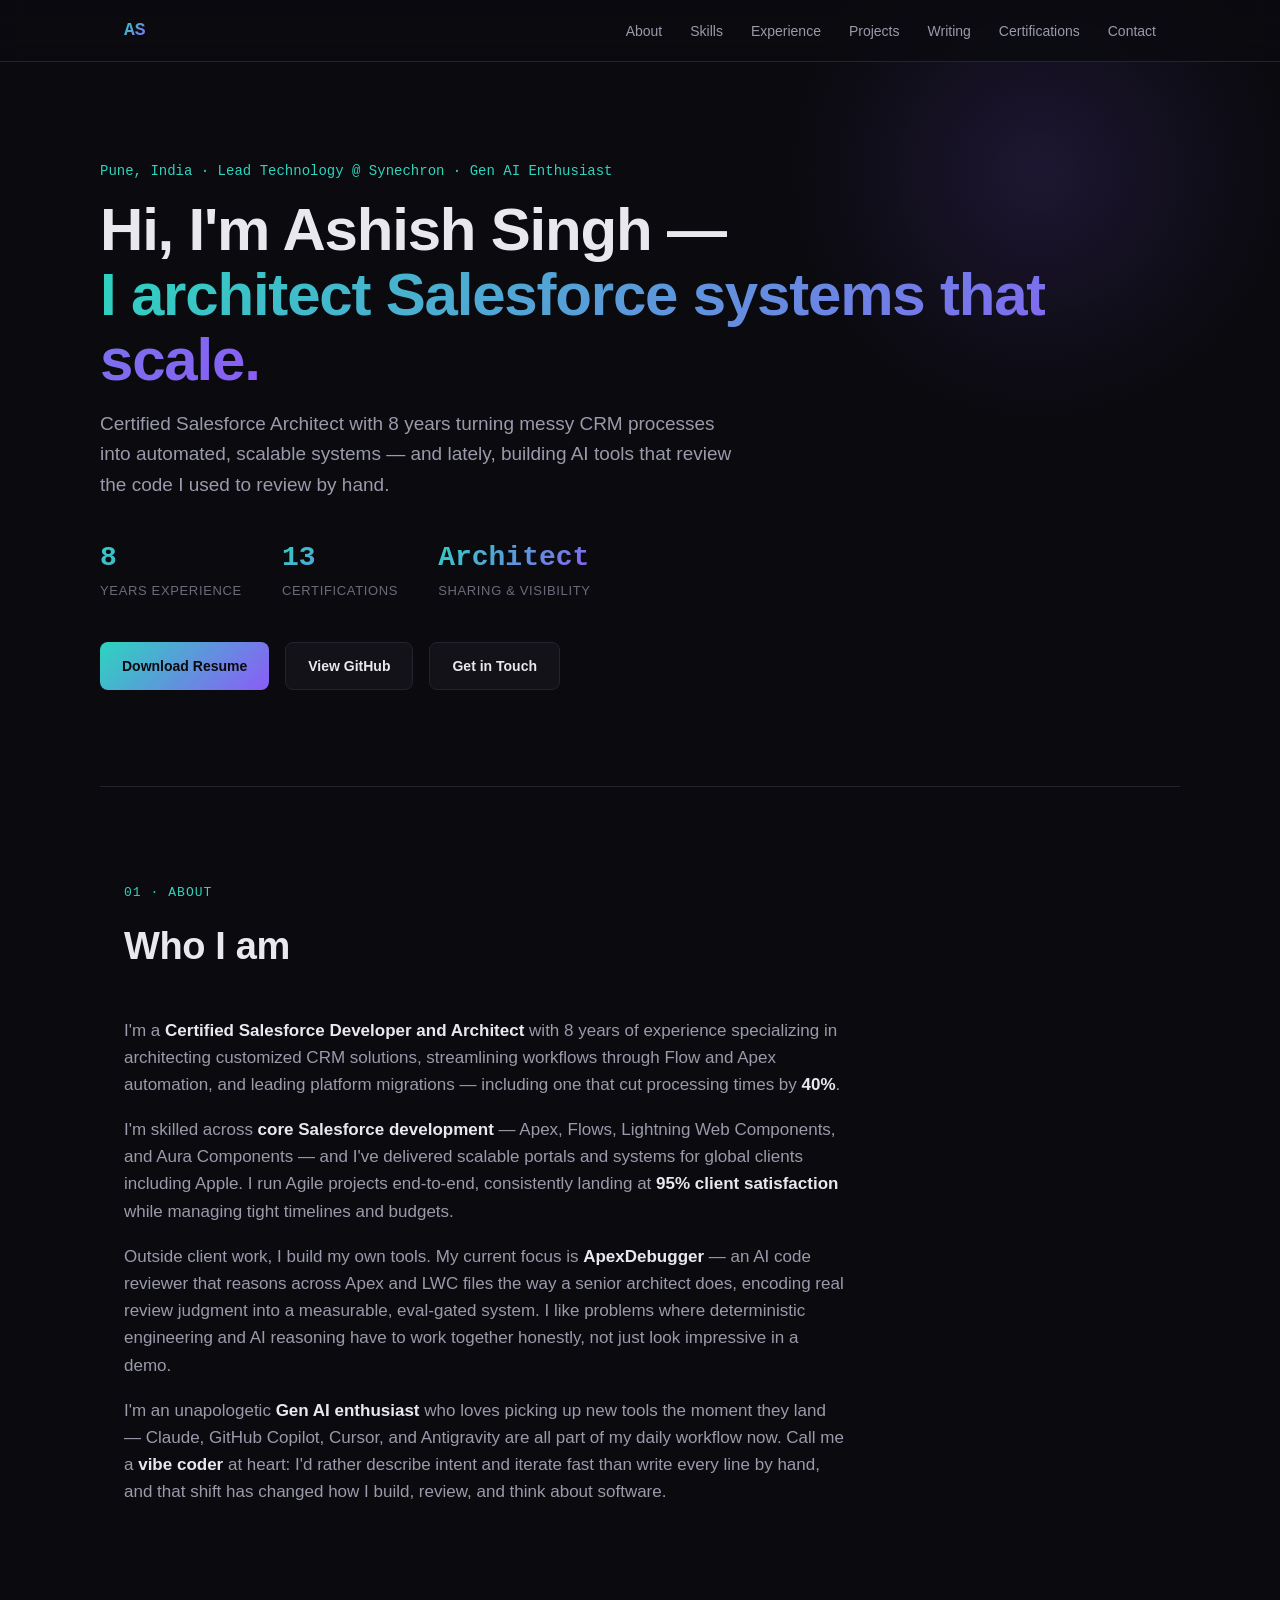
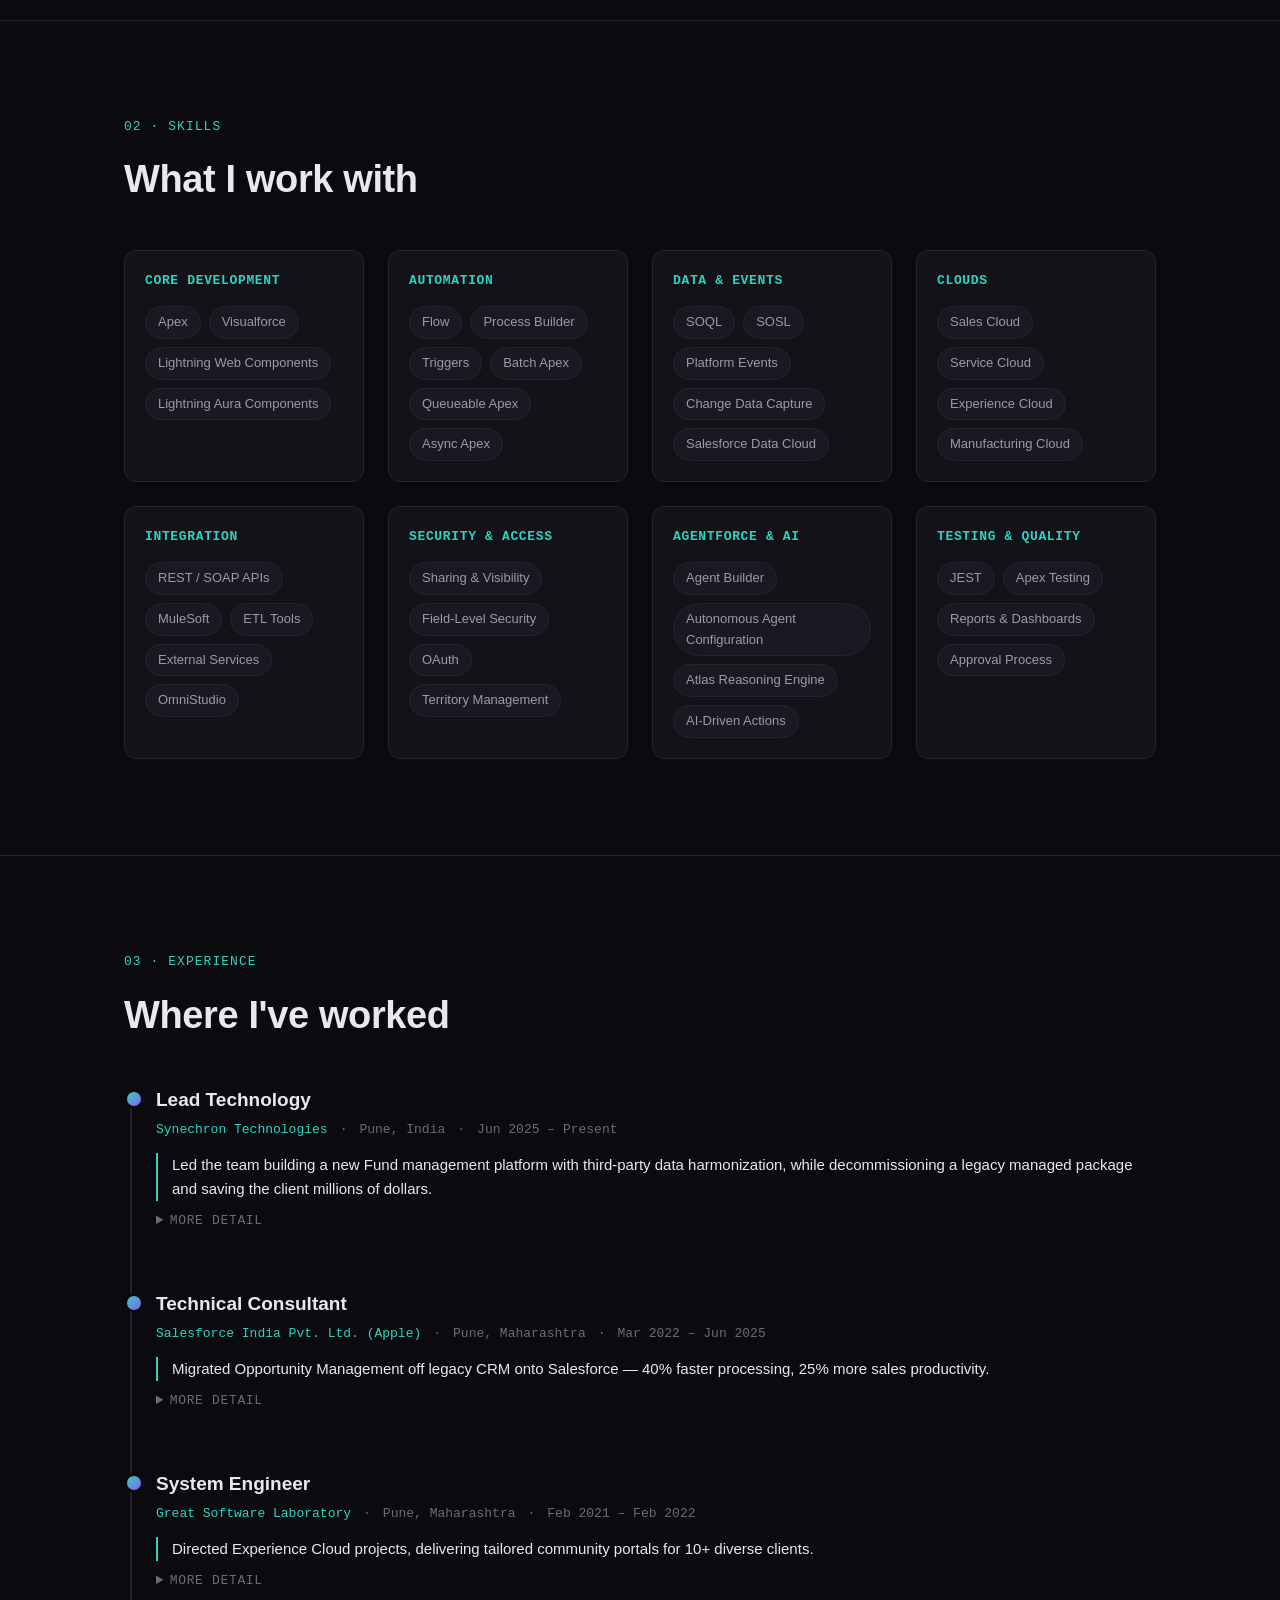
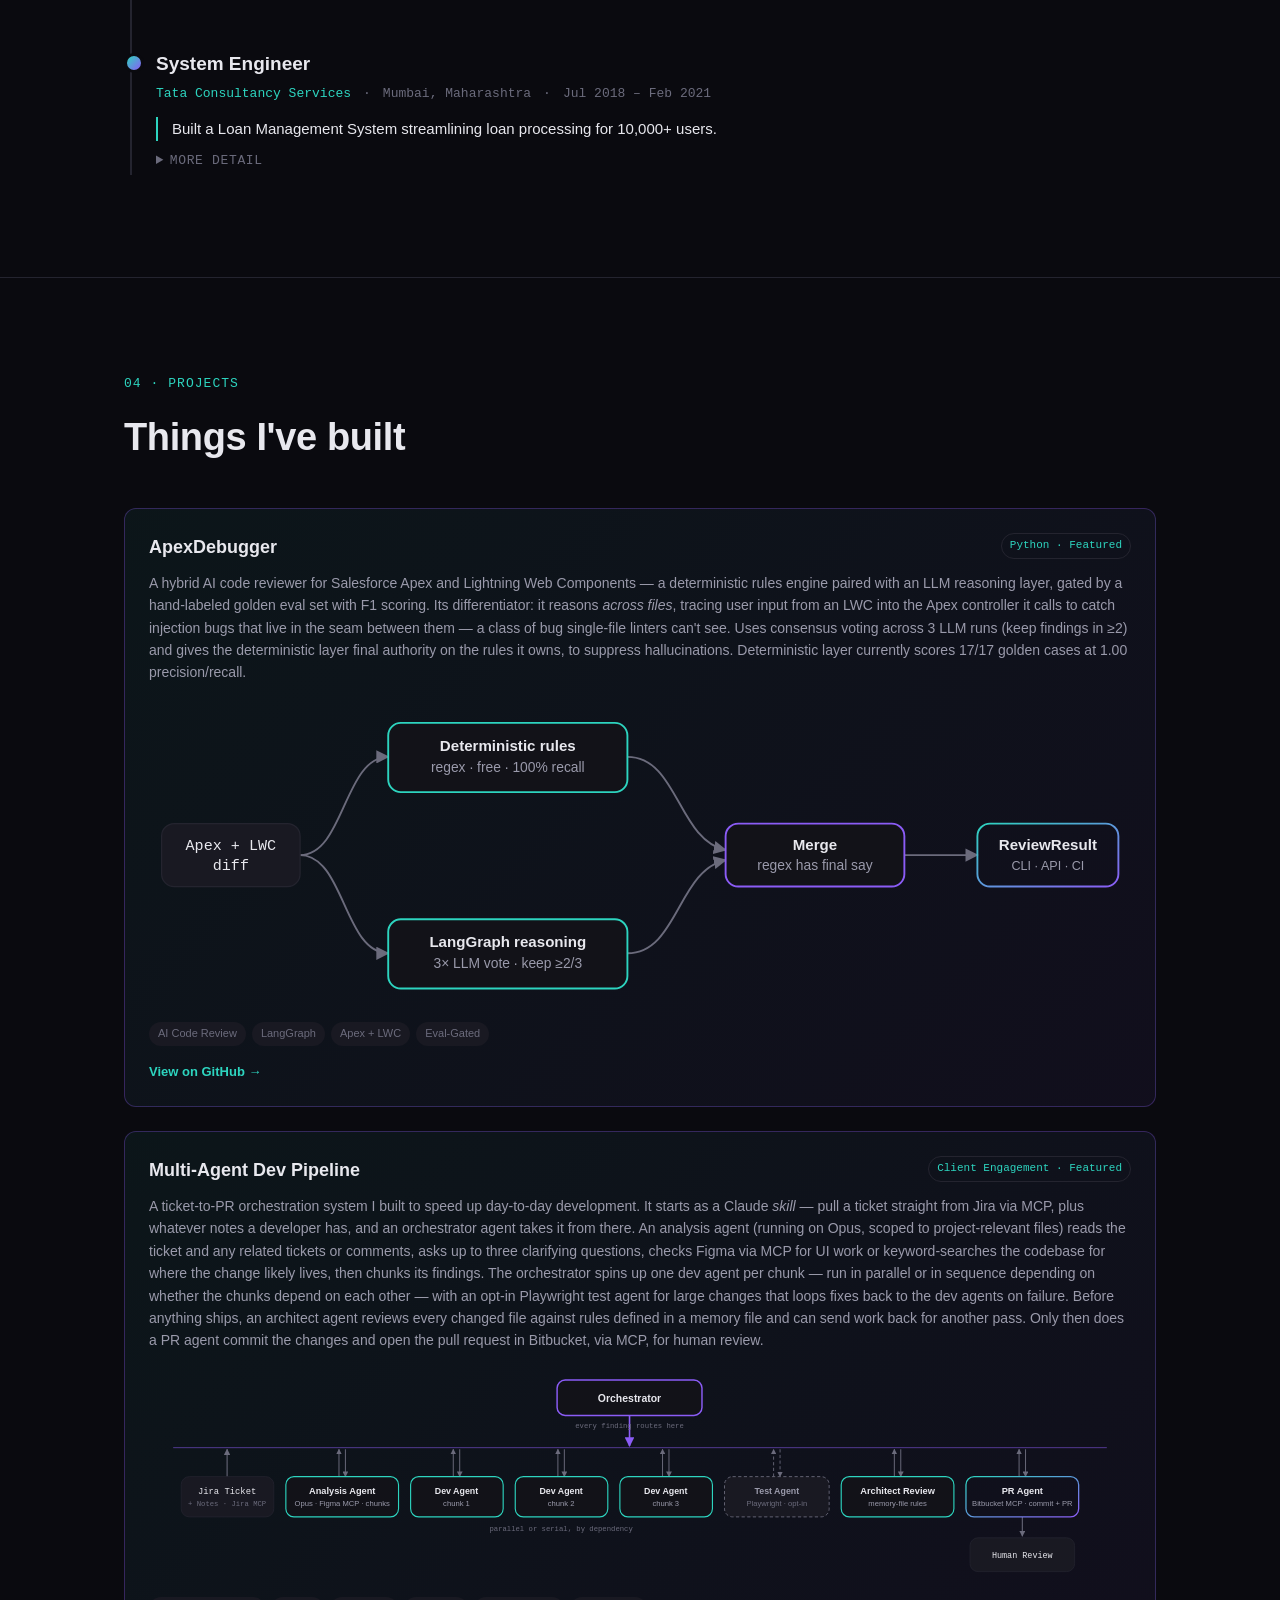
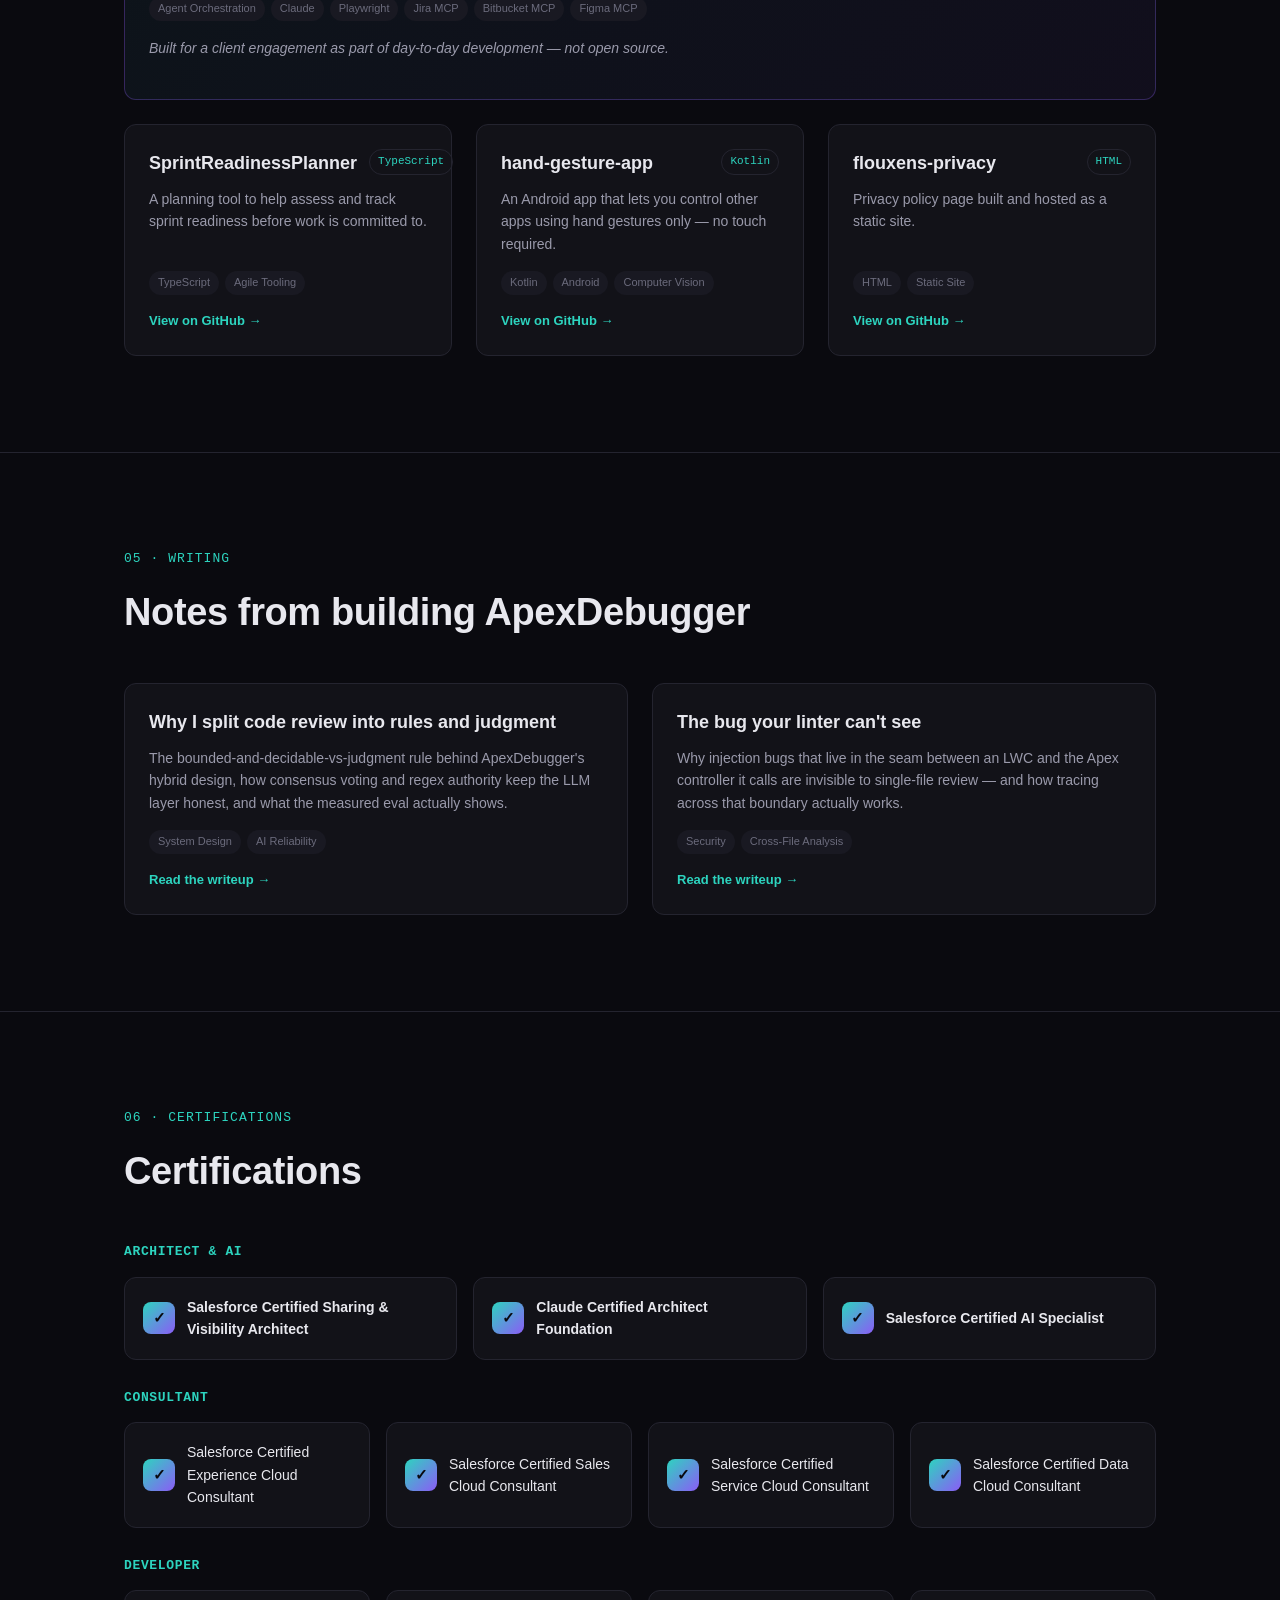
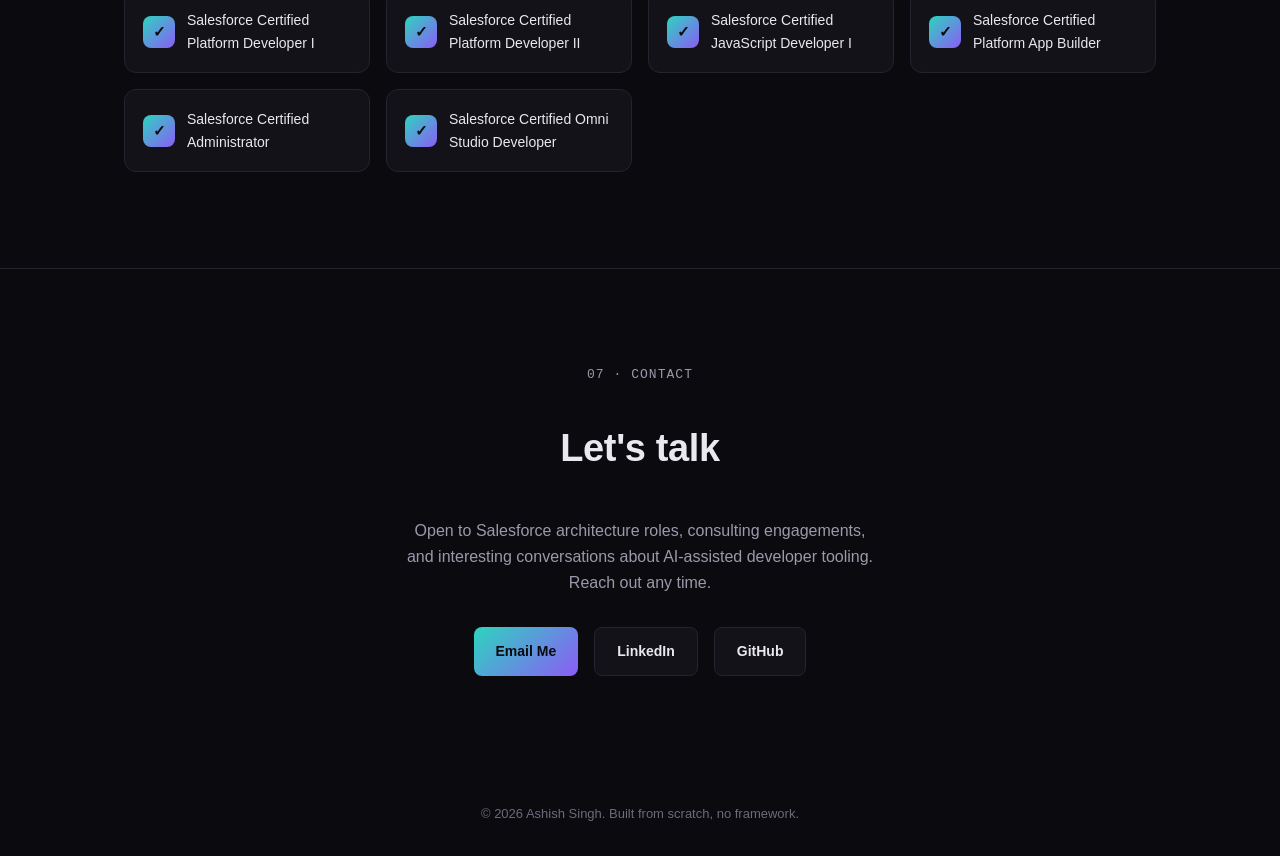
==== commit 35883642: "Add Gen AI Enthusiast to hero kicker and About, matching LinkedIn headline" ====
--- a/index.html
+++ b/index.html
@@ -60,7 +60,7 @@
 
   <!-- ===== Hero ===== -->
   <header class="hero container">
-    <p class="hero-kicker">Pune, India · Lead Technology @ Synechron</p>
+    <p class="hero-kicker">Pune, India · Lead Technology @ Synechron · Gen AI Enthusiast</p>
     <h1>Hi, I'm Ashish Singh —<br /><span class="grad">I architect Salesforce systems that scale.</span></h1>
     <p class="hero-sub">
       Certified Salesforce Architect with 8 years turning messy CRM processes into
@@ -107,7 +107,7 @@
           demo.
         </p>
         <p>
-          I'm an unapologetic <strong>AI enthusiast</strong> who loves picking up new
+          I'm an unapologetic <strong>Gen AI enthusiast</strong> who loves picking up new
           tools the moment they land — Claude, GitHub Copilot, Cursor, and Antigravity
           are all part of my daily workflow now. Call me a <strong>vibe coder</strong> at
           heart: I'd rather describe intent and iterate fast than write every line by
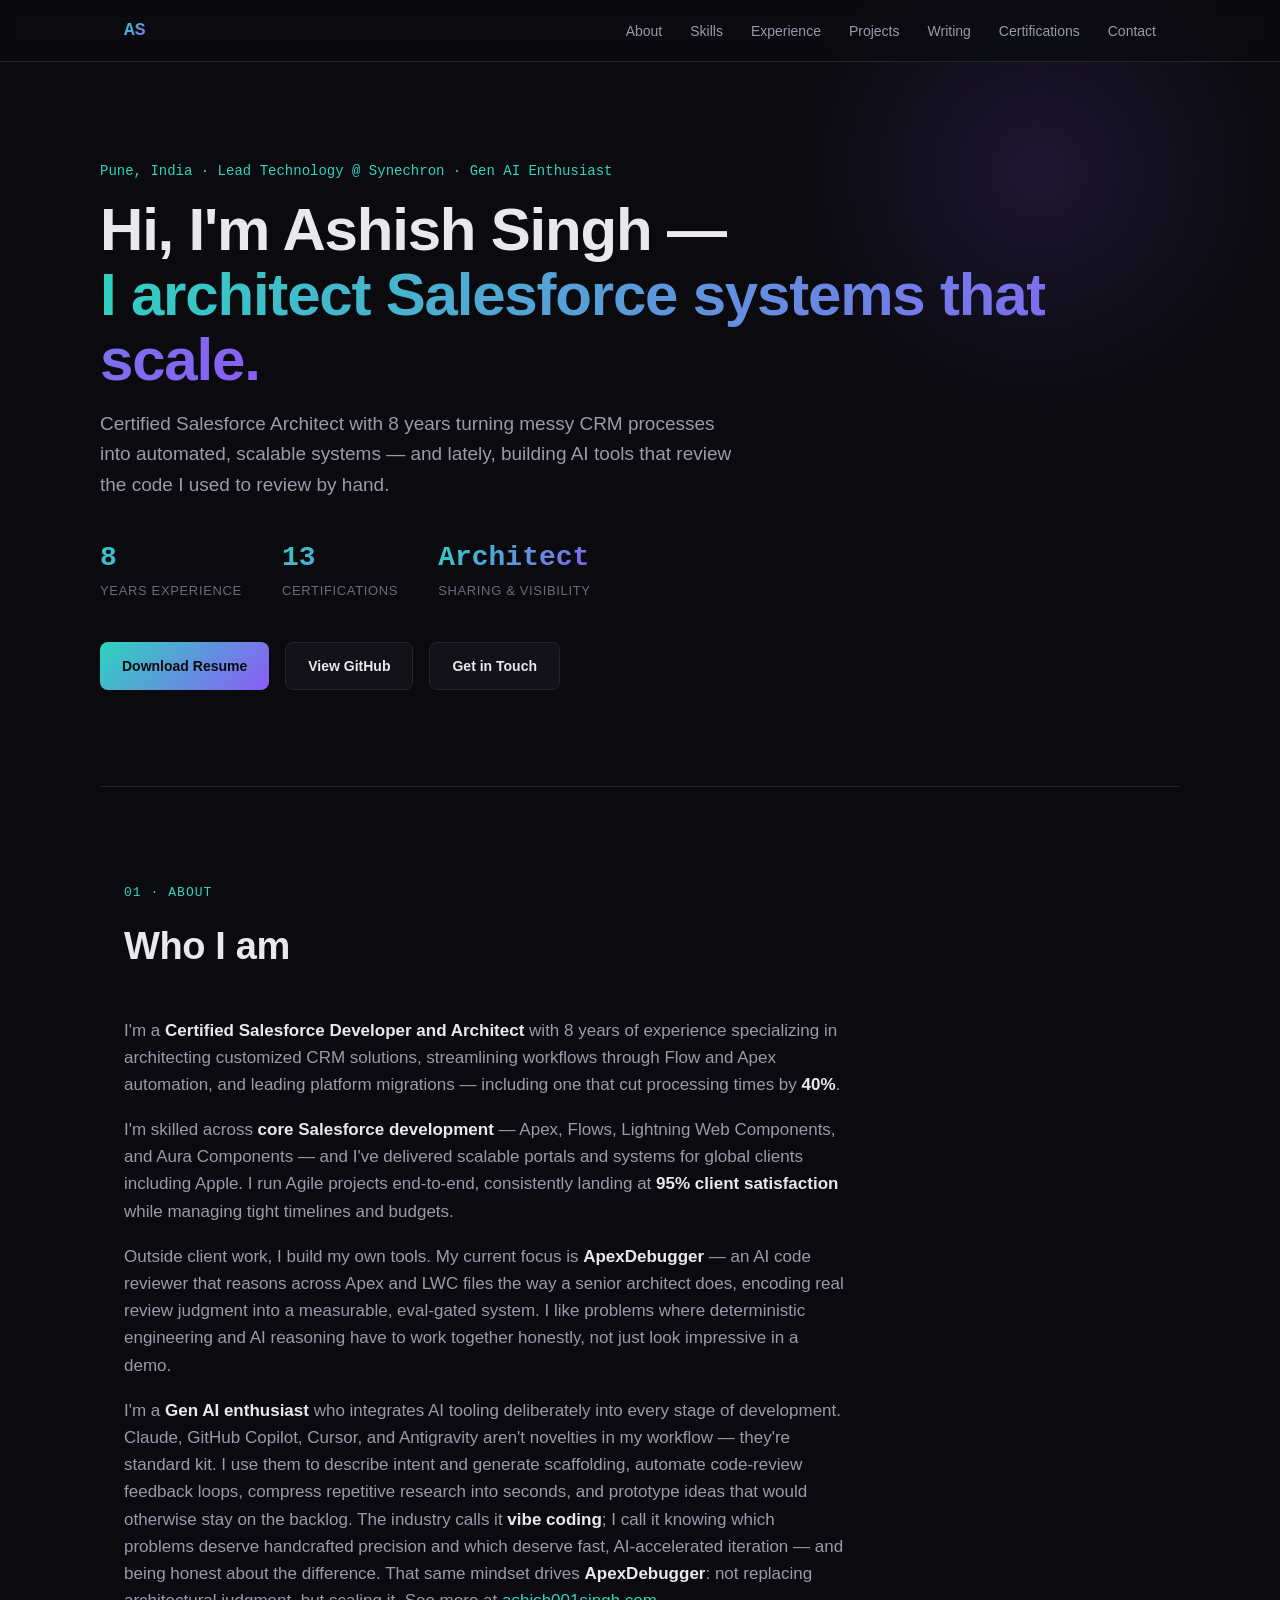
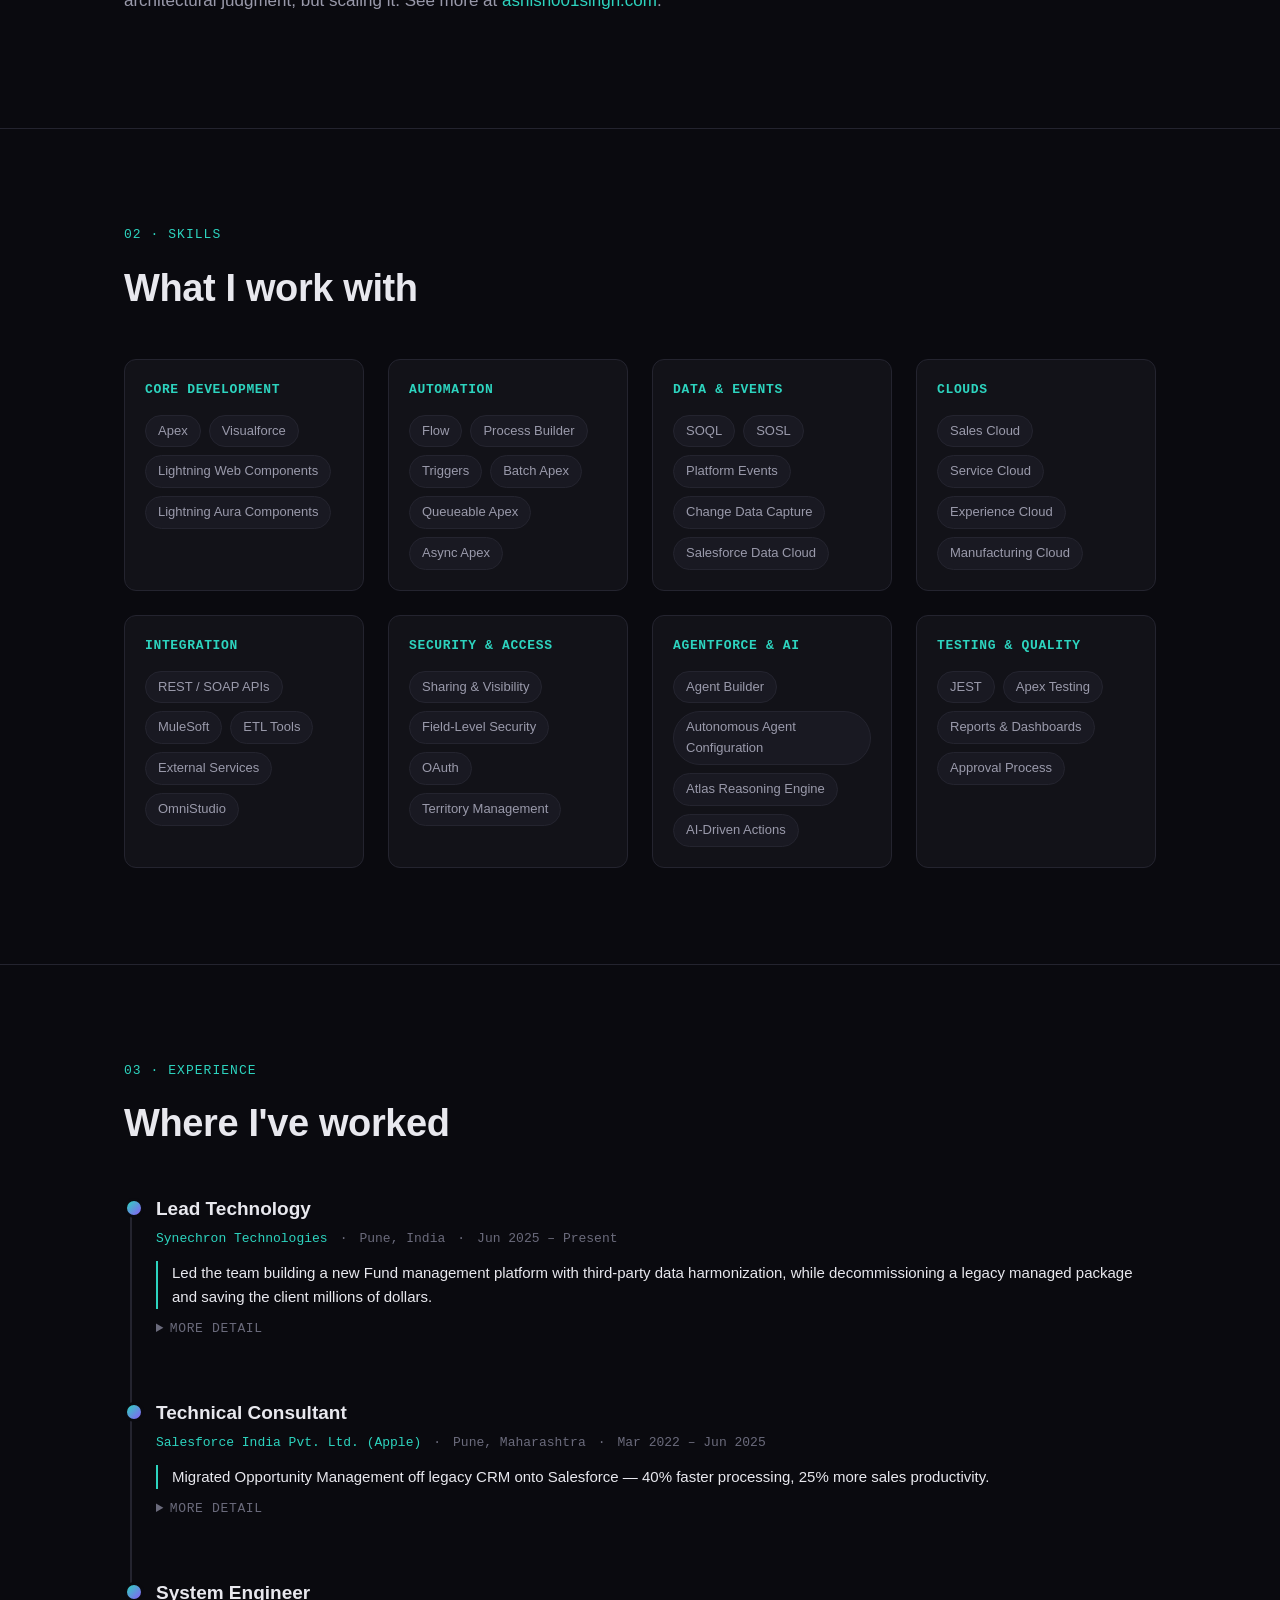
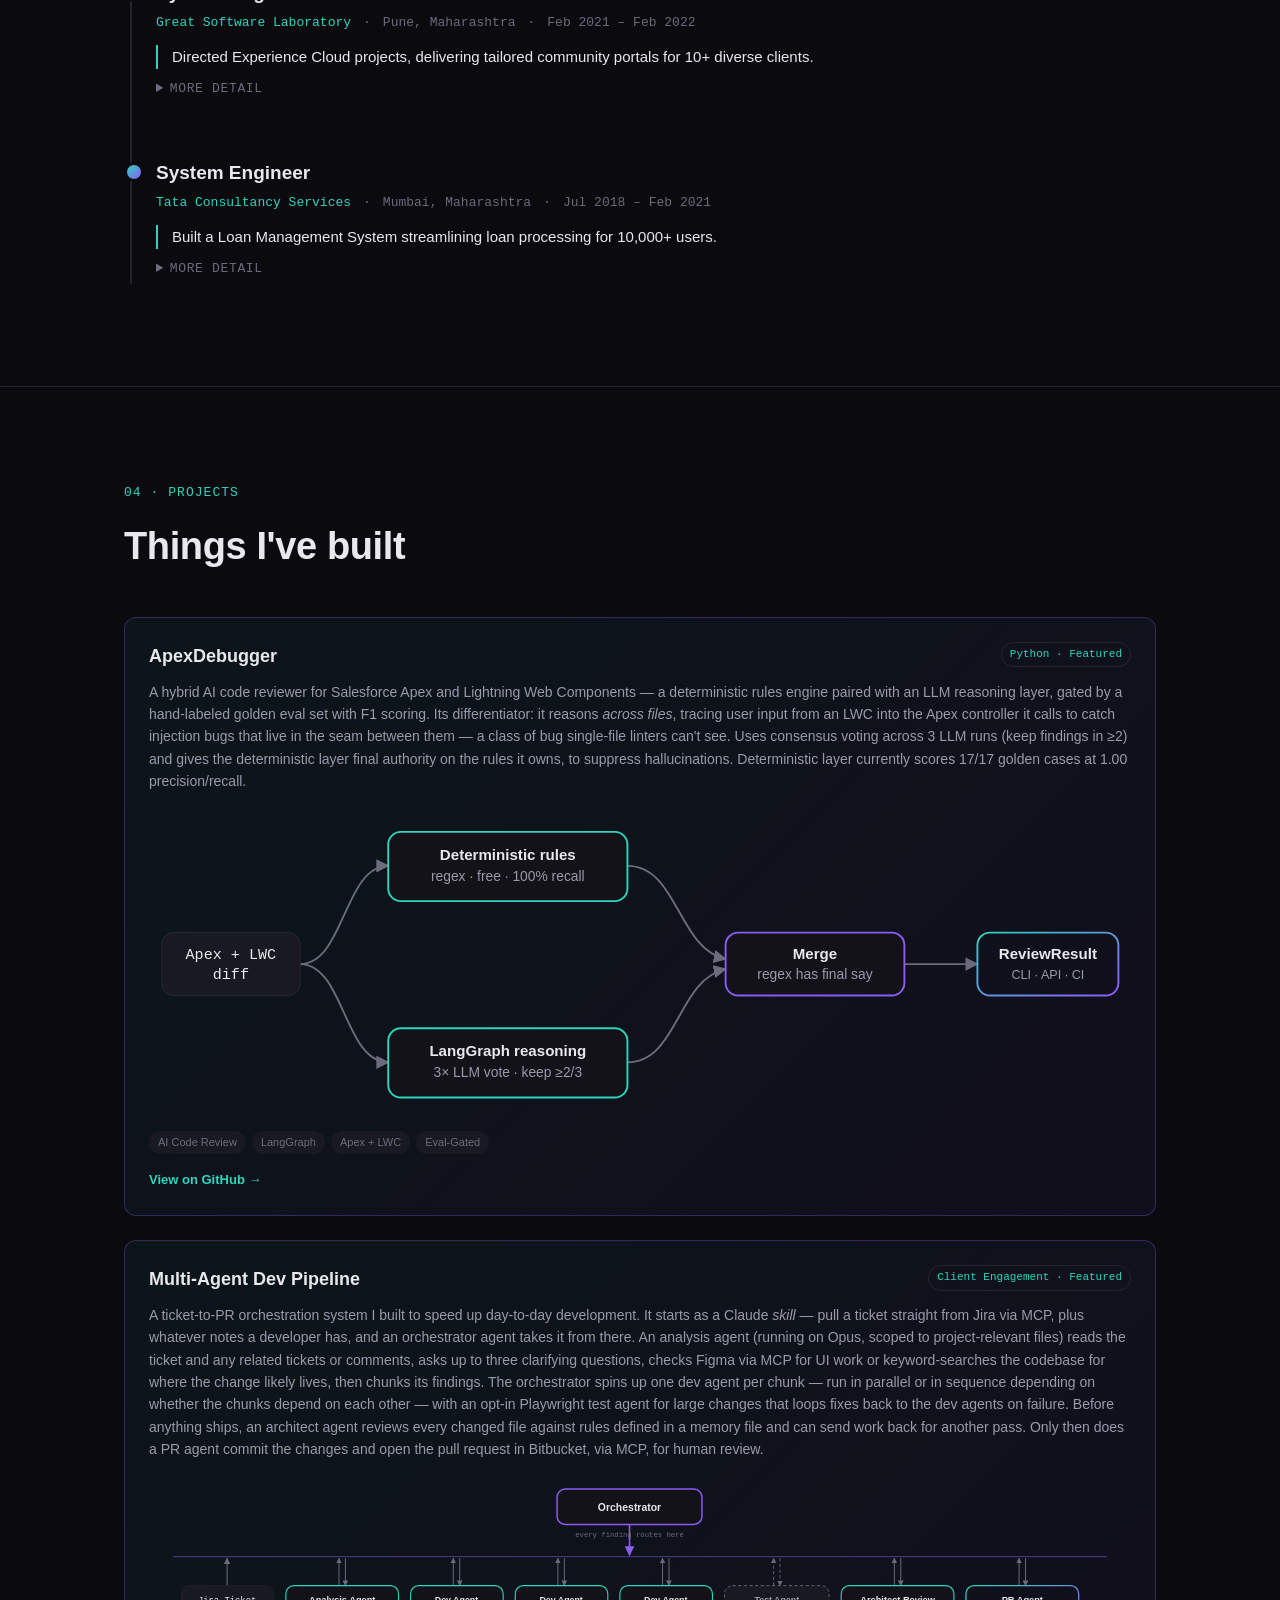
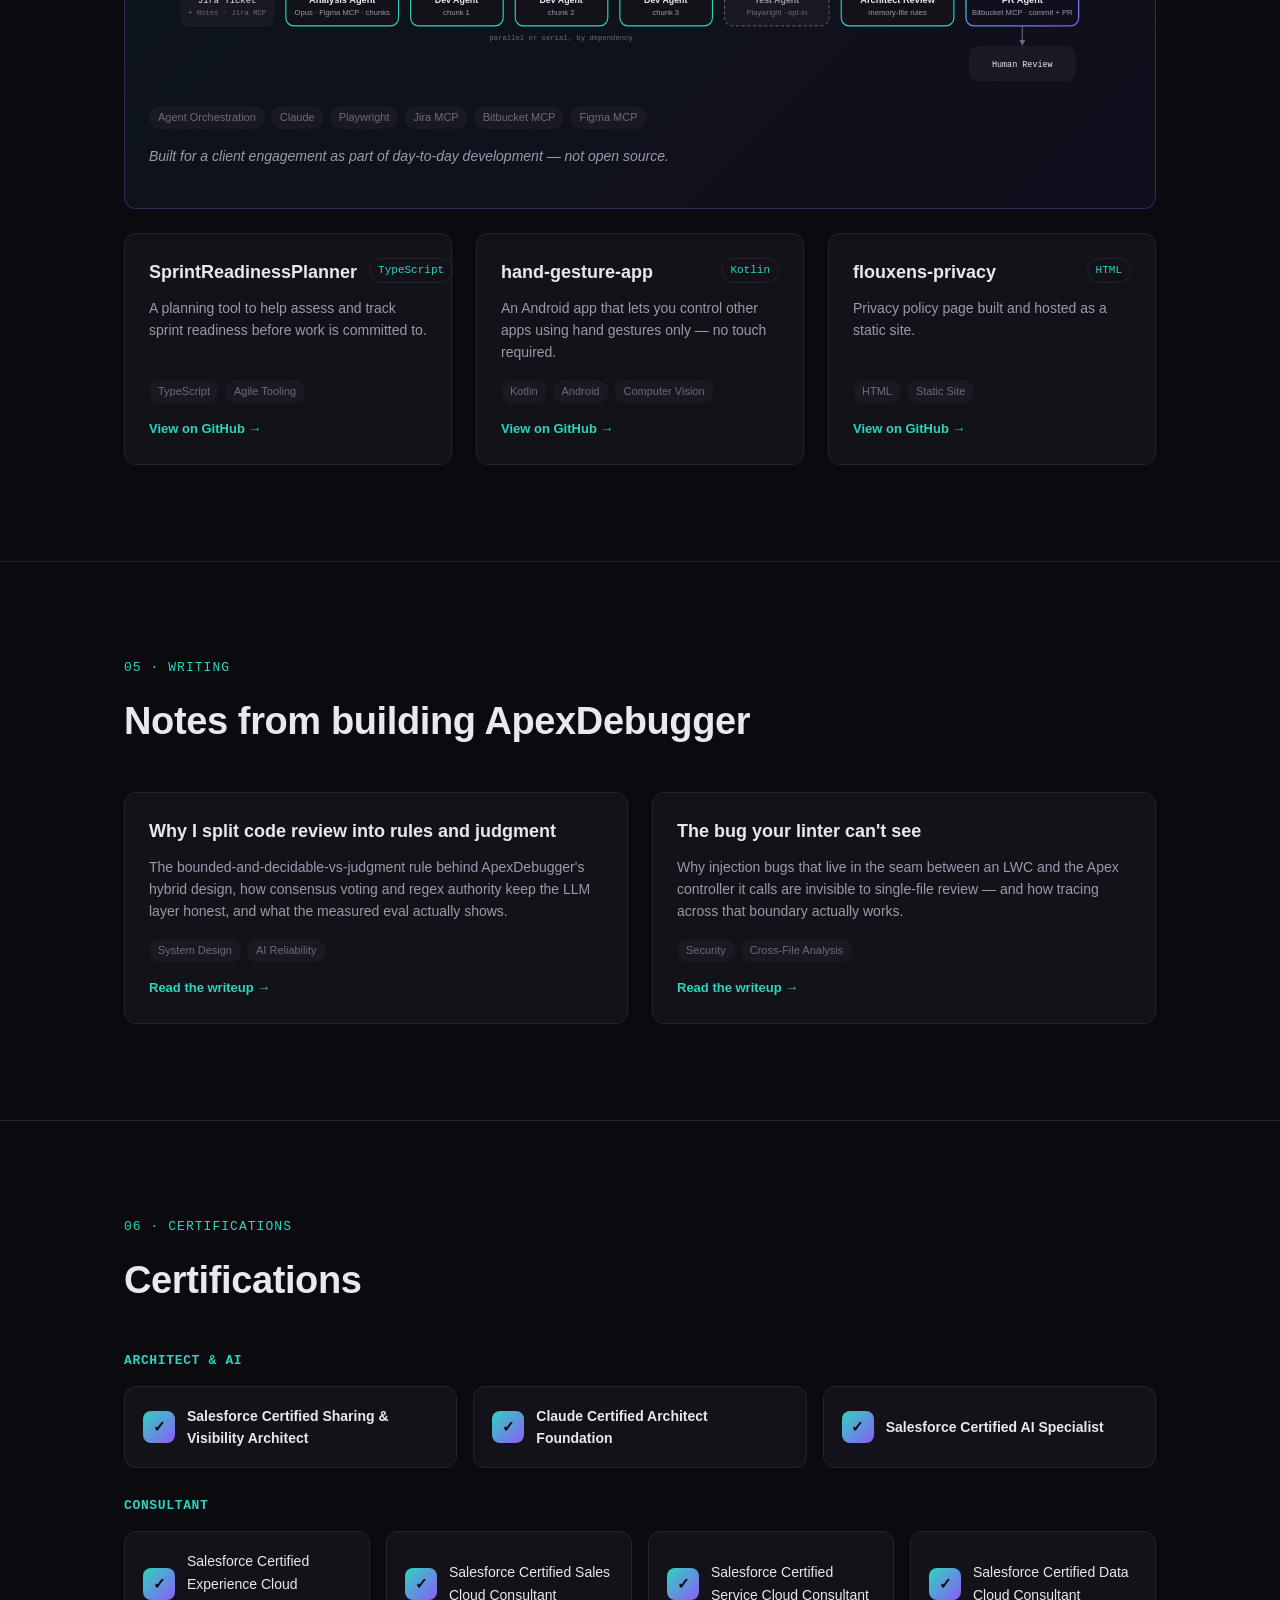
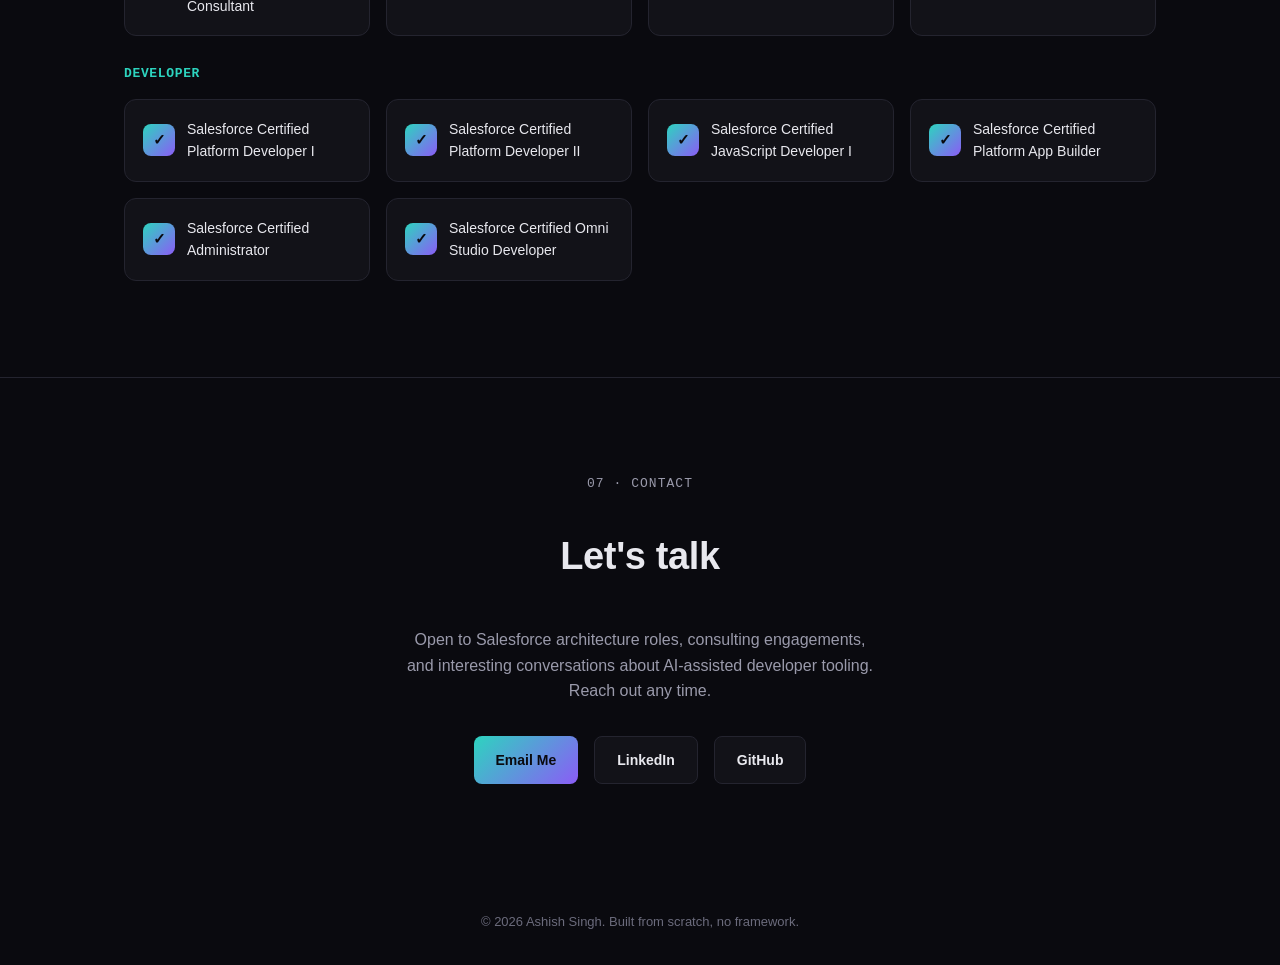
==== commit 44bfb992: "Expand AI/vibe-coding paragraph in About and resume summary; add site link" ====
--- a/index.html
+++ b/index.html
@@ -107,11 +107,17 @@
           demo.
         </p>
         <p>
-          I'm an unapologetic <strong>Gen AI enthusiast</strong> who loves picking up new
-          tools the moment they land — Claude, GitHub Copilot, Cursor, and Antigravity
-          are all part of my daily workflow now. Call me a <strong>vibe coder</strong> at
-          heart: I'd rather describe intent and iterate fast than write every line by
-          hand, and that shift has changed how I build, review, and think about software.
+          I'm a <strong>Gen AI enthusiast</strong> who integrates AI tooling deliberately
+          into every stage of development. Claude, GitHub Copilot, Cursor, and Antigravity
+          aren't novelties in my workflow — they're standard kit. I use them to describe
+          intent and generate scaffolding, automate code-review feedback loops, compress
+          repetitive research into seconds, and prototype ideas that would otherwise stay
+          on the backlog. The industry calls it <strong>vibe coding</strong>; I call it
+          knowing which problems deserve handcrafted precision and which deserve fast,
+          AI-accelerated iteration — and being honest about the difference. That same
+          mindset drives <strong>ApexDebugger</strong>: not replacing architectural
+          judgment, but scaling it. See more at
+          <a href="https://ashish001singh.com" style="color:var(--accent-1);">ashish001singh.com</a>.
         </p>
       </div>
     </div>
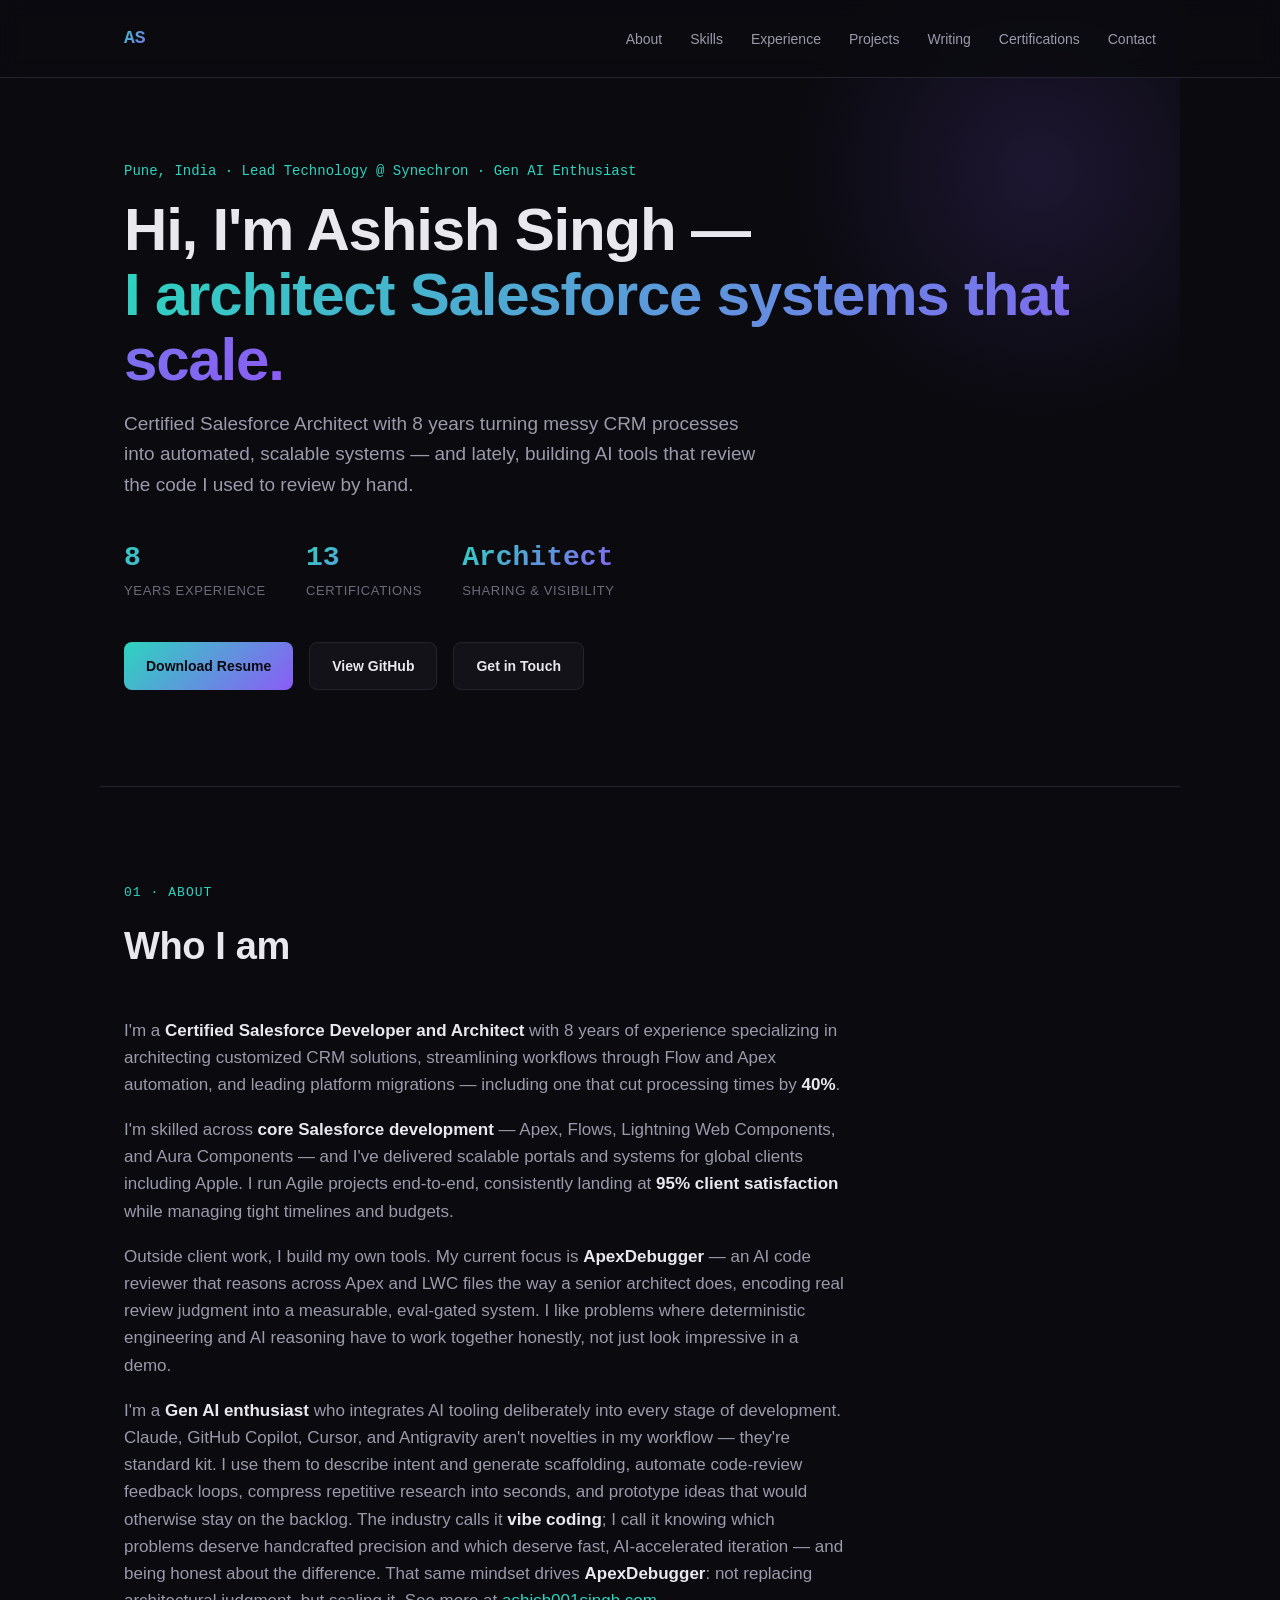
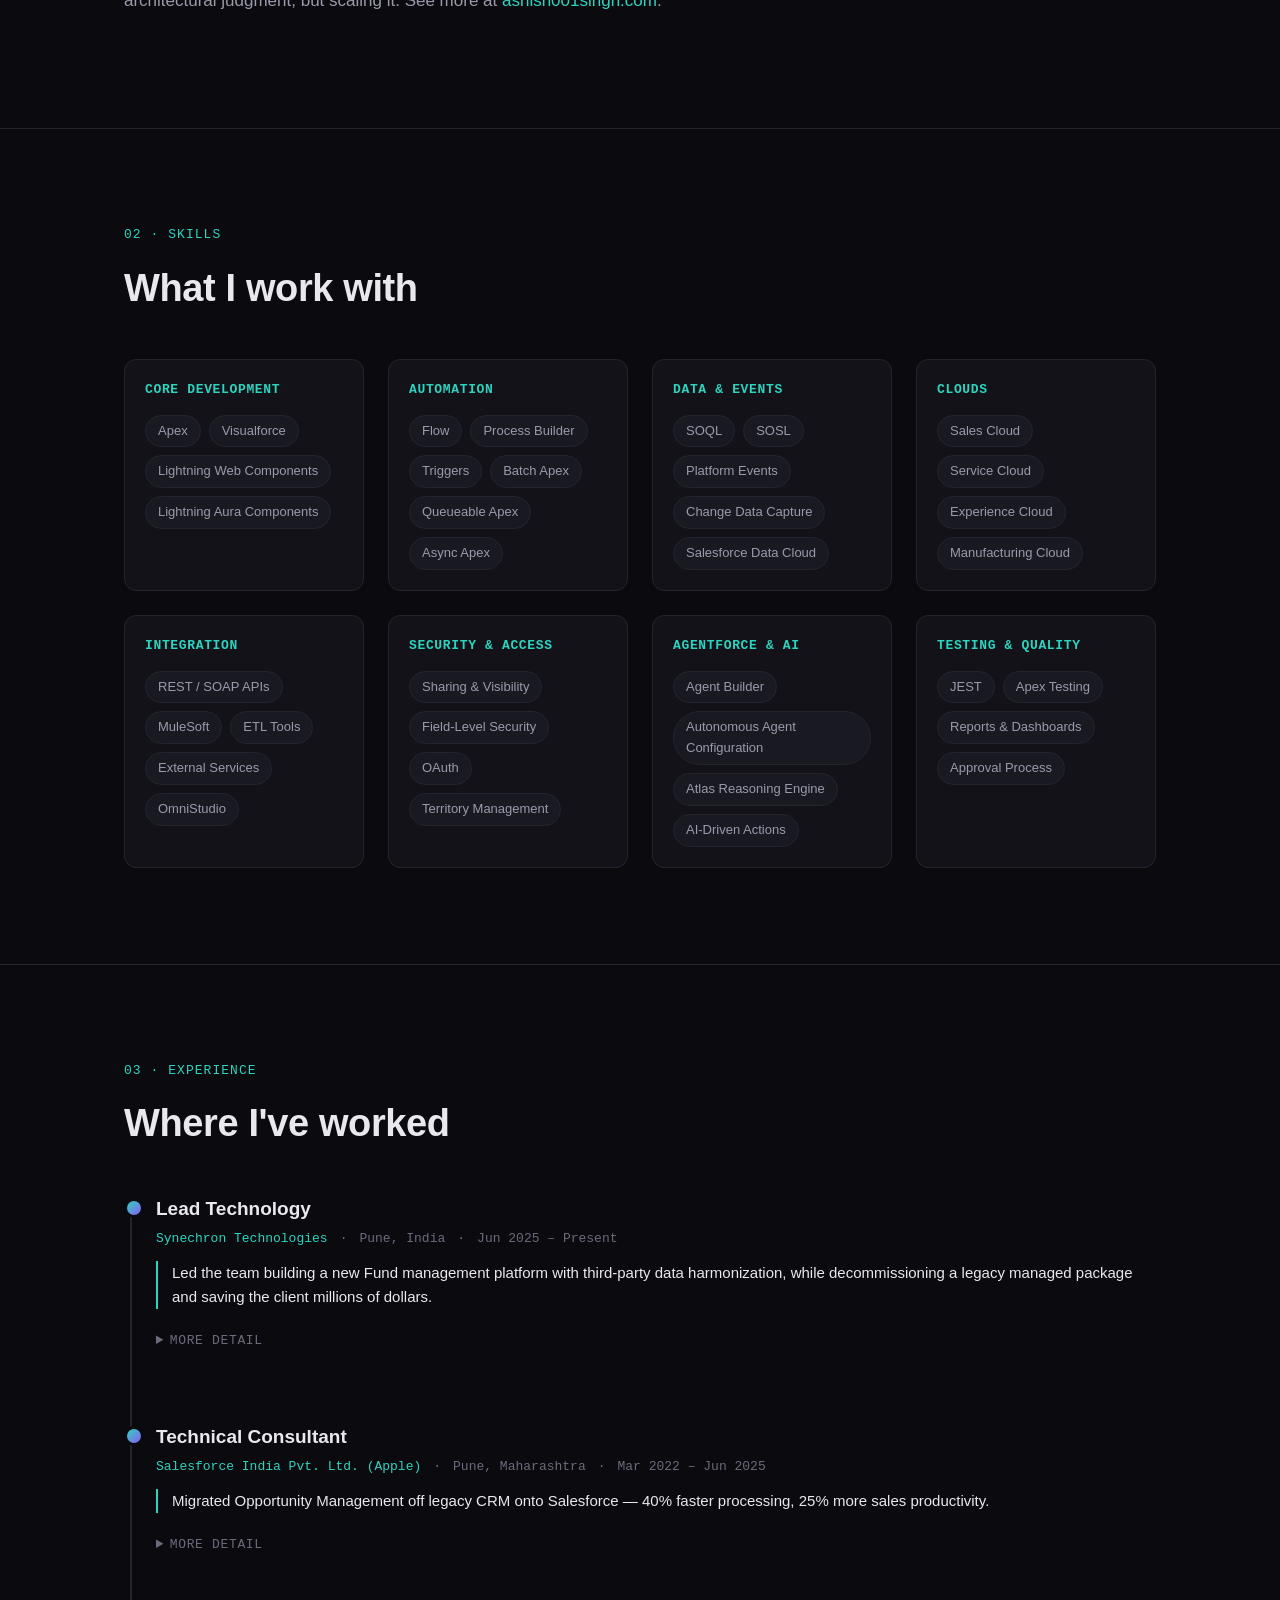
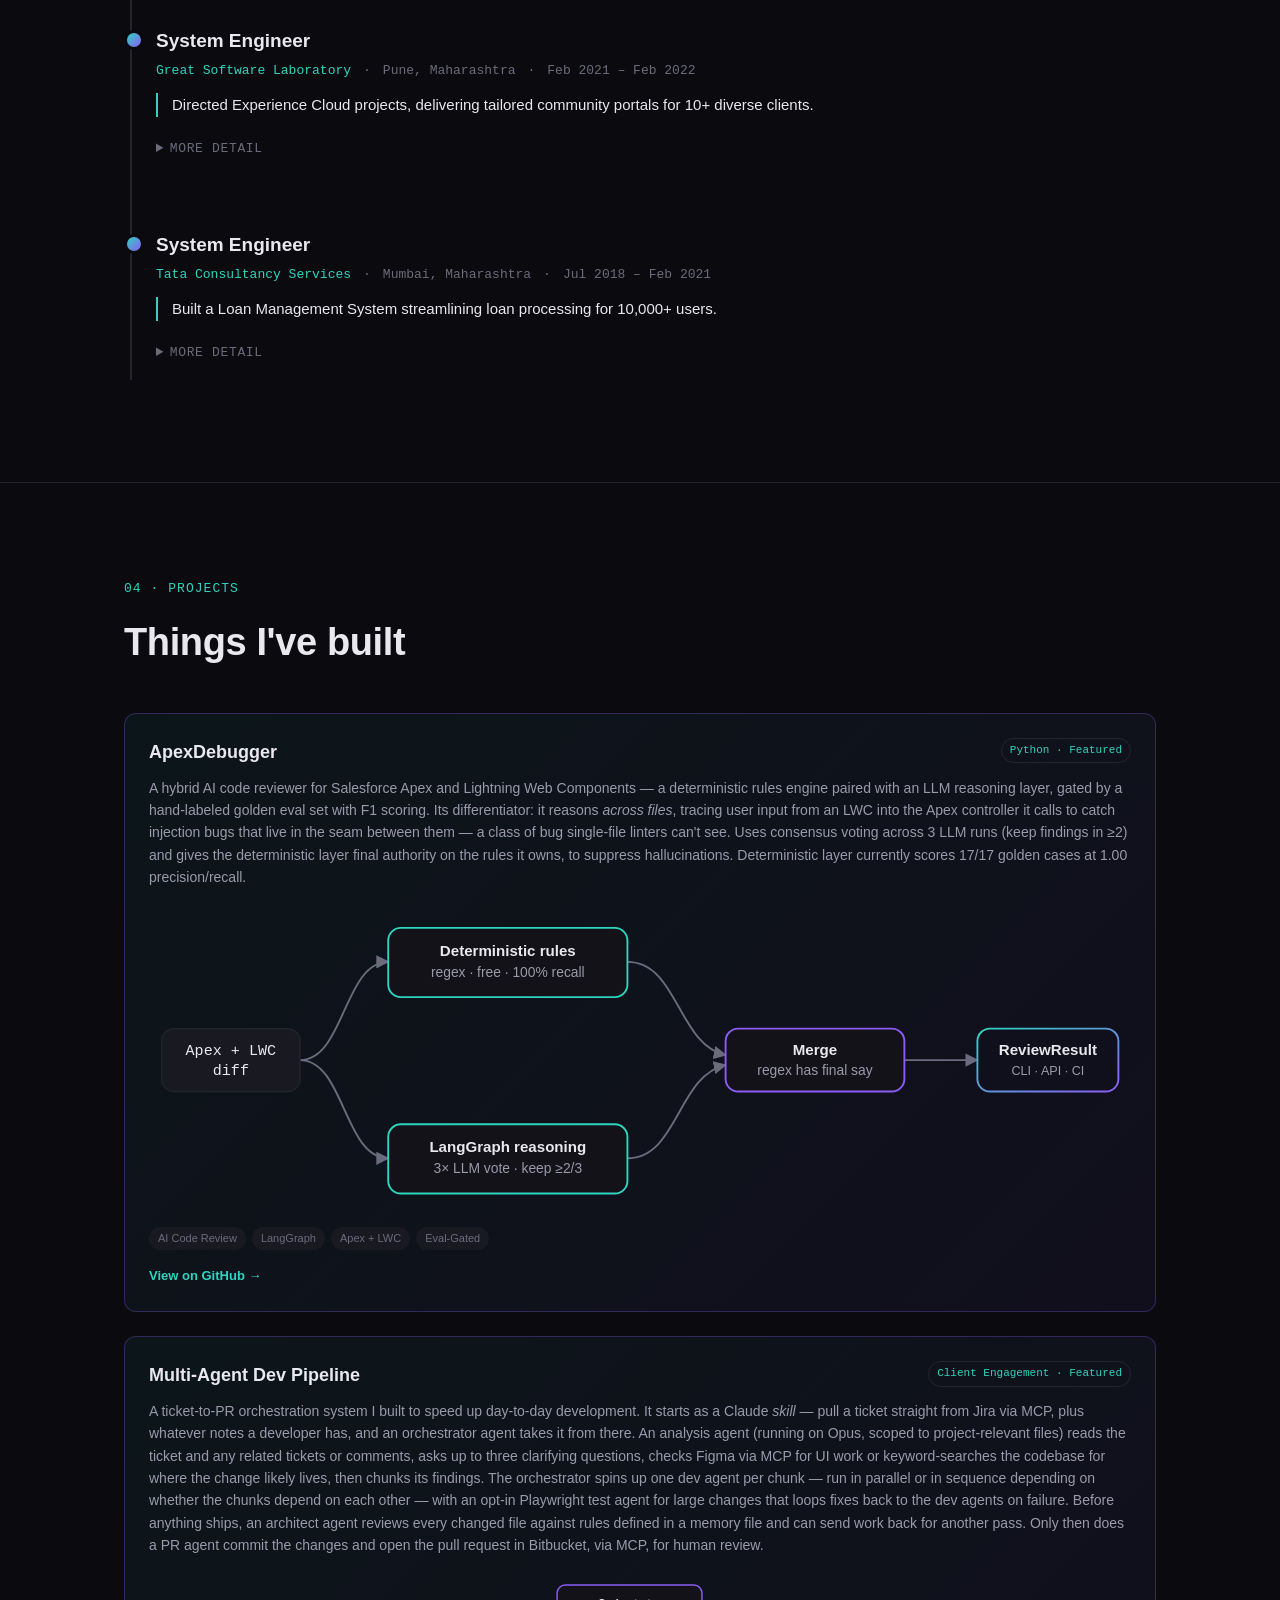
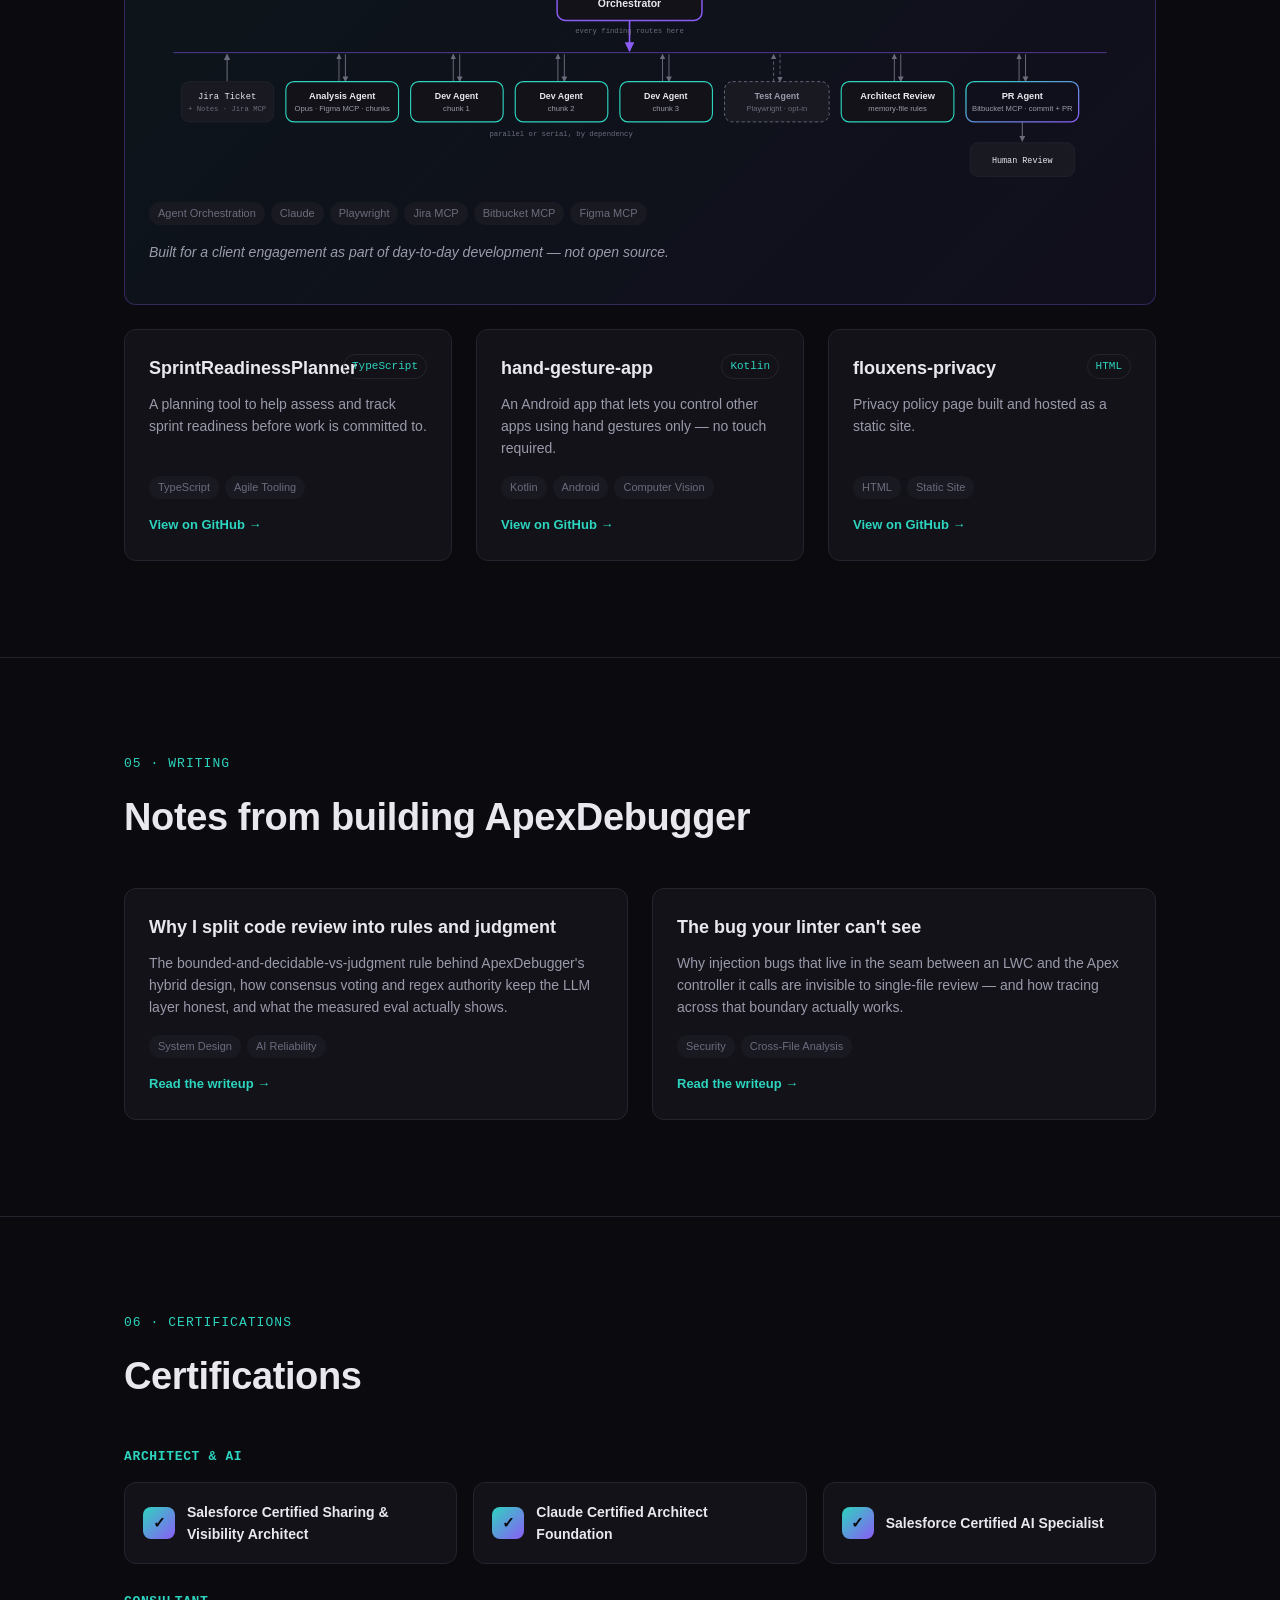
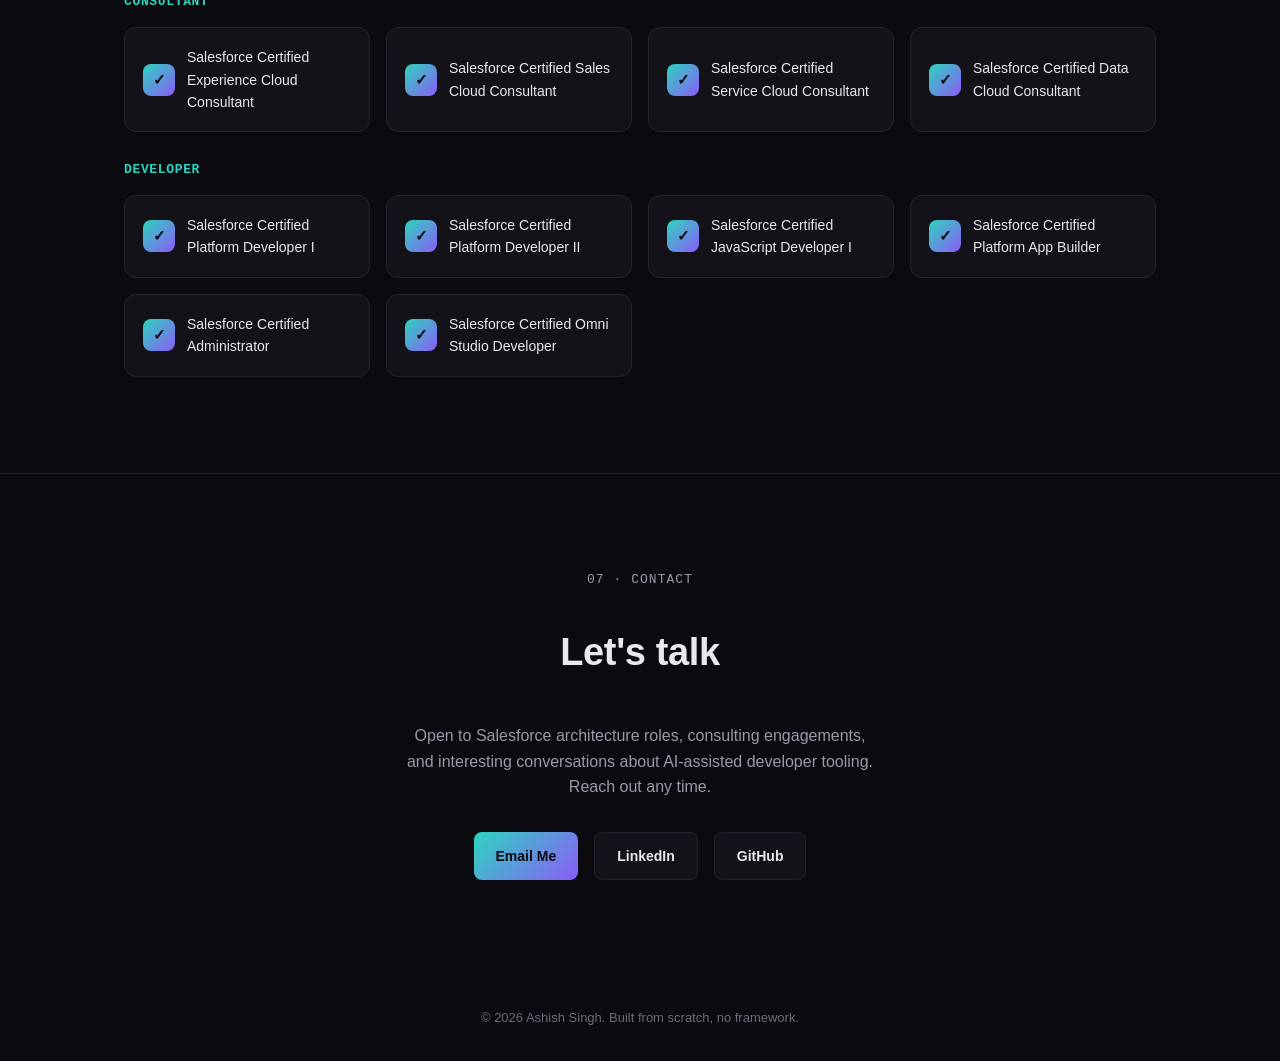
==== commit 07f2b672: "Cache-bust CSS/JS asset URLs to prevent stale browser cache GitHub Pages serves script.js and styles" ====
--- a/index.html
+++ b/index.html
@@ -8,7 +8,7 @@
 <link rel="canonical" href="https://ashish001singh.com/" />
 <meta name="theme-color" content="#0a0a0f" />
 <link rel="icon" type="image/svg+xml" href="assets/favicon.svg" />
-<link rel="stylesheet" href="styles.css" />
+<link rel="stylesheet" href="styles.css?v=95363d4" />
 
 <meta property="og:type" content="profile" />
 <meta property="og:url" content="https://ashish001singh.com/" />
@@ -643,6 +643,6 @@
   &copy; 2026 Ashish Singh. Built from scratch, no framework.
 </footer>
 
-<script src="script.js"></script>
+<script src="script.js?v=95363d4"></script>
 </body>
 </html>
--- a/styles.css
+++ b/styles.css
@@ -78,6 +78,9 @@
   justify-content: space-between;
 }
 .nav-logo {
+  display: inline-flex;
+  align-items: center;
+  padding: 8px 0;
   font-weight: 700;
   font-family: var(--mono);
   background: var(--accent-grad);
@@ -112,6 +115,8 @@
   color: var(--text);
   font-size: 24px;
   cursor: pointer;
+  padding: 10px;
+  margin: -10px;
 }
 
 @media (max-width: 768px) {
@@ -136,13 +141,20 @@
     border-left: 2px solid transparent;
   }
   .nav-links a.active { border-bottom-color: var(--border); border-left-color: var(--accent-1); }
+
+  section { padding: 64px 0; }
+  .hero { padding-top: 120px; padding-bottom: 64px; }
+  .hero-stats { gap: 28px; }
+  .timeline { padding-left: 24px; }
+  .timeline-item::before { left: -24px; }
 }
 
 /* ===== Hero ===== */
 .hero {
-  padding: 160px 0 96px;
+  padding: 160px 24px 96px;
   border-bottom: 1px solid var(--border);
   position: relative;
+  overflow: hidden;
 }
 .hero::before {
   content: "";
@@ -260,6 +272,8 @@
   padding: 5px 12px;
   font-size: 13px;
   color: var(--text-muted);
+  max-width: 100%;
+  overflow-wrap: break-word;
 }
 
 /* ===== Experience timeline ===== */
@@ -312,6 +326,7 @@
   text-transform: uppercase;
   letter-spacing: 0.05em;
   margin-bottom: 10px;
+  padding: 12px 0;
 }
 .timeline-item summary:hover { color: var(--accent-1); }
 .timeline-item details ul { margin-top: 10px; }
@@ -344,7 +359,7 @@
   gap: 12px;
   margin-bottom: 10px;
 }
-.project-card h3 { margin: 0; font-size: 18px; }
+.project-card h3 { margin: 0; font-size: 18px; min-width: 0; }
 .project-card .badge {
   font-family: var(--mono);
   font-size: 11px;
@@ -353,9 +368,66 @@
   padding: 3px 8px;
   border-radius: 999px;
   white-space: nowrap;
+  flex-shrink: 0;
 }
 .project-card p { color: var(--text-muted); font-size: 14px; margin: 0 0 16px; flex-grow: 1; }
-.arch-diagram { width: 100%; height: auto; margin: 4px 0 16px; }
+.arch-diagram {
+  width: 100%;
+  height: auto;
+  margin: 4px 0 16px;
+  cursor: zoom-in;
+  border-radius: 8px;
+  transition: opacity 0.15s, box-shadow 0.15s;
+}
+.arch-diagram:hover { opacity: 0.85; box-shadow: 0 0 0 1px var(--accent-1); }
+
+/* ===== Lightbox ===== */
+.lightbox-overlay {
+  position: fixed;
+  inset: 0;
+  z-index: 300;
+  display: flex;
+  align-items: center;
+  justify-content: center;
+  padding: 32px;
+  background: rgba(6, 6, 10, 0.94);
+  opacity: 0;
+  pointer-events: none;
+  transition: opacity 0.2s ease;
+}
+.lightbox-overlay.open { opacity: 1; pointer-events: auto; }
+.lightbox-content {
+  cursor: default;
+  line-height: 0;
+}
+.lightbox-content svg {
+  display: block;
+  width: min(1200px, 90vw);
+  height: auto;
+  max-height: 90vh;
+  background: var(--bg-elev);
+  border: 1px solid var(--border);
+  border-radius: var(--radius);
+  padding: 24px;
+}
+.lightbox-close {
+  position: absolute;
+  top: 20px;
+  right: 24px;
+  width: 44px;
+  height: 44px;
+  display: flex;
+  align-items: center;
+  justify-content: center;
+  background: var(--bg-elev);
+  border: 1px solid var(--border);
+  border-radius: 50%;
+  color: var(--text);
+  font-size: 22px;
+  line-height: 1;
+  cursor: pointer;
+}
+.lightbox-close:hover { border-color: var(--accent-1); color: var(--accent-1); }
 .project-tags { display: flex; gap: 6px; flex-wrap: wrap; margin-bottom: 16px; }
 .project-tags .tag {
   font-size: 11px;
@@ -363,6 +435,8 @@
   background: var(--bg-elev-2);
   padding: 3px 9px;
   border-radius: 999px;
+  max-width: 100%;
+  overflow-wrap: break-word;
 }
 .project-link {
   font-size: 13px;
@@ -371,6 +445,8 @@
   display: inline-flex;
   align-items: center;
   gap: 6px;
+  padding: 12px 0;
+  margin: -12px 0;
 }
 .project-link:hover { text-decoration: underline; }
 .project-note { font-size: 12.5px; color: var(--text-dim); font-style: italic; margin: 0; }
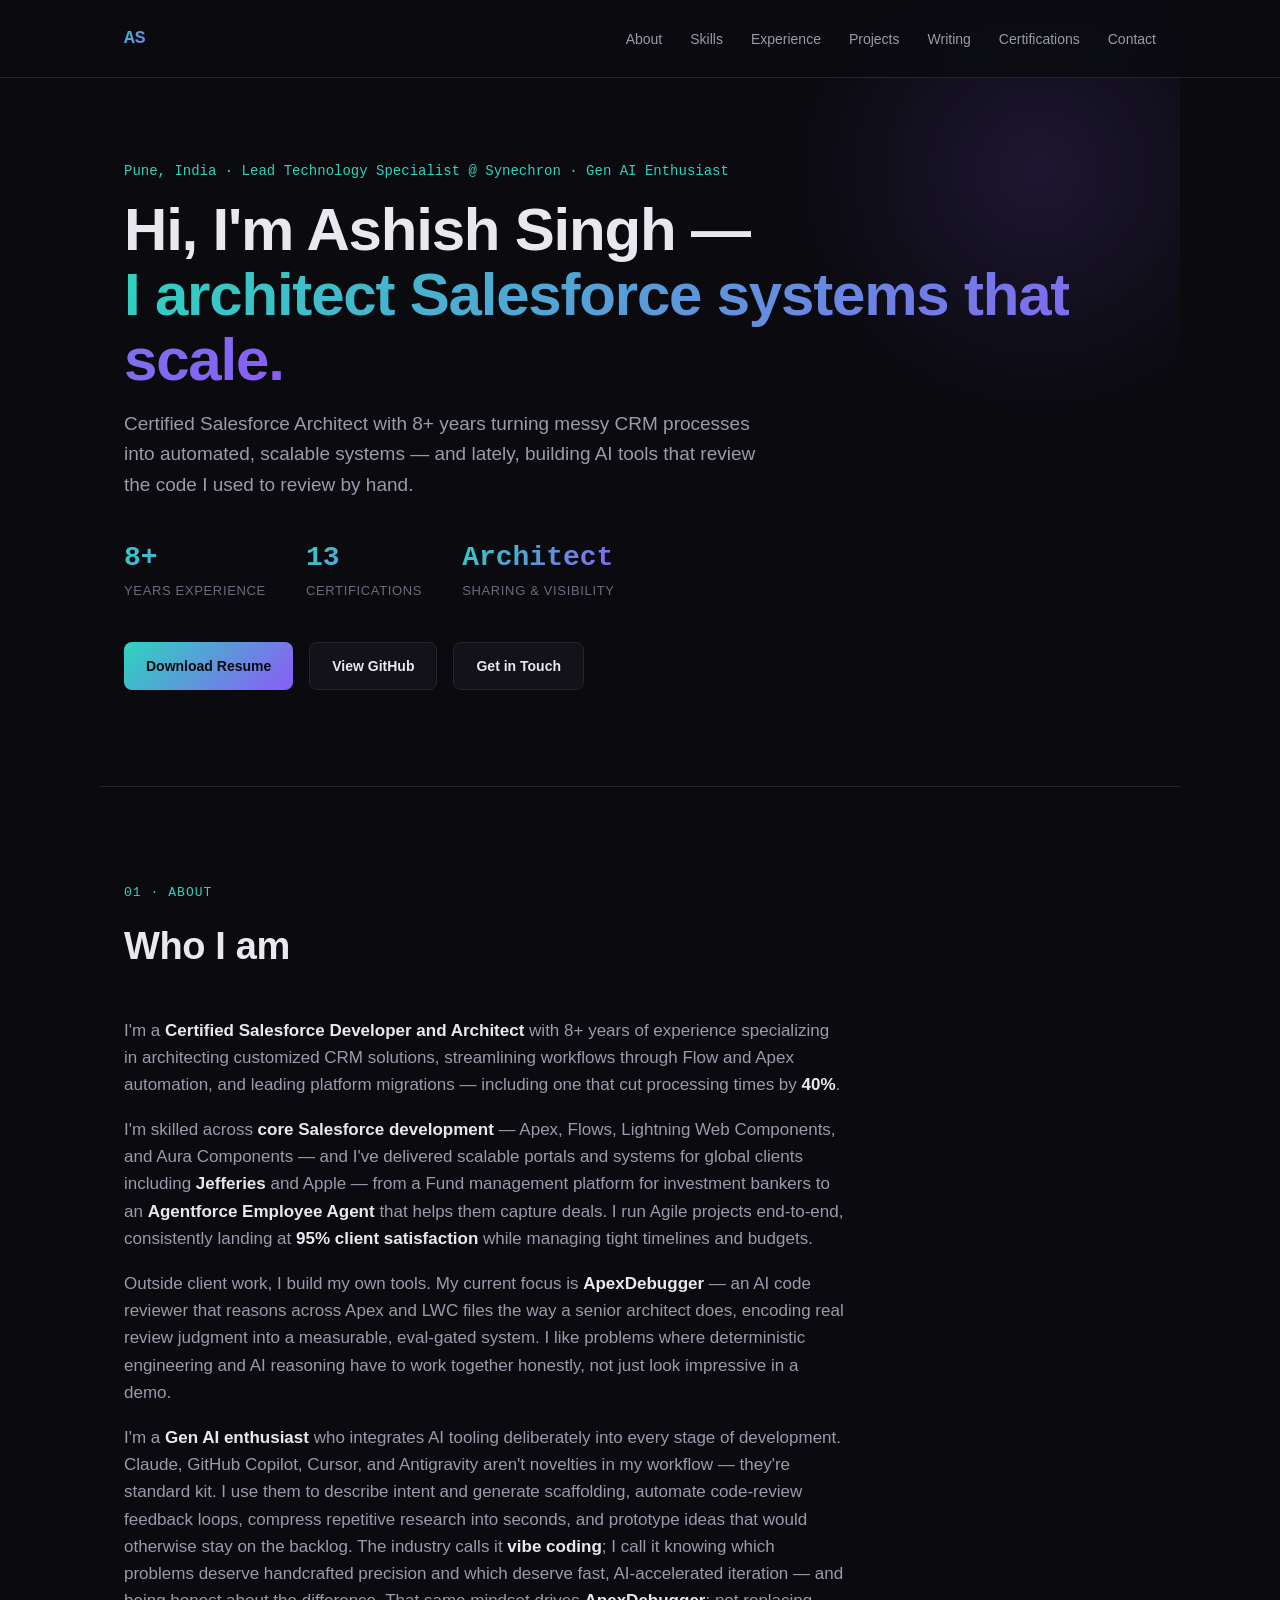
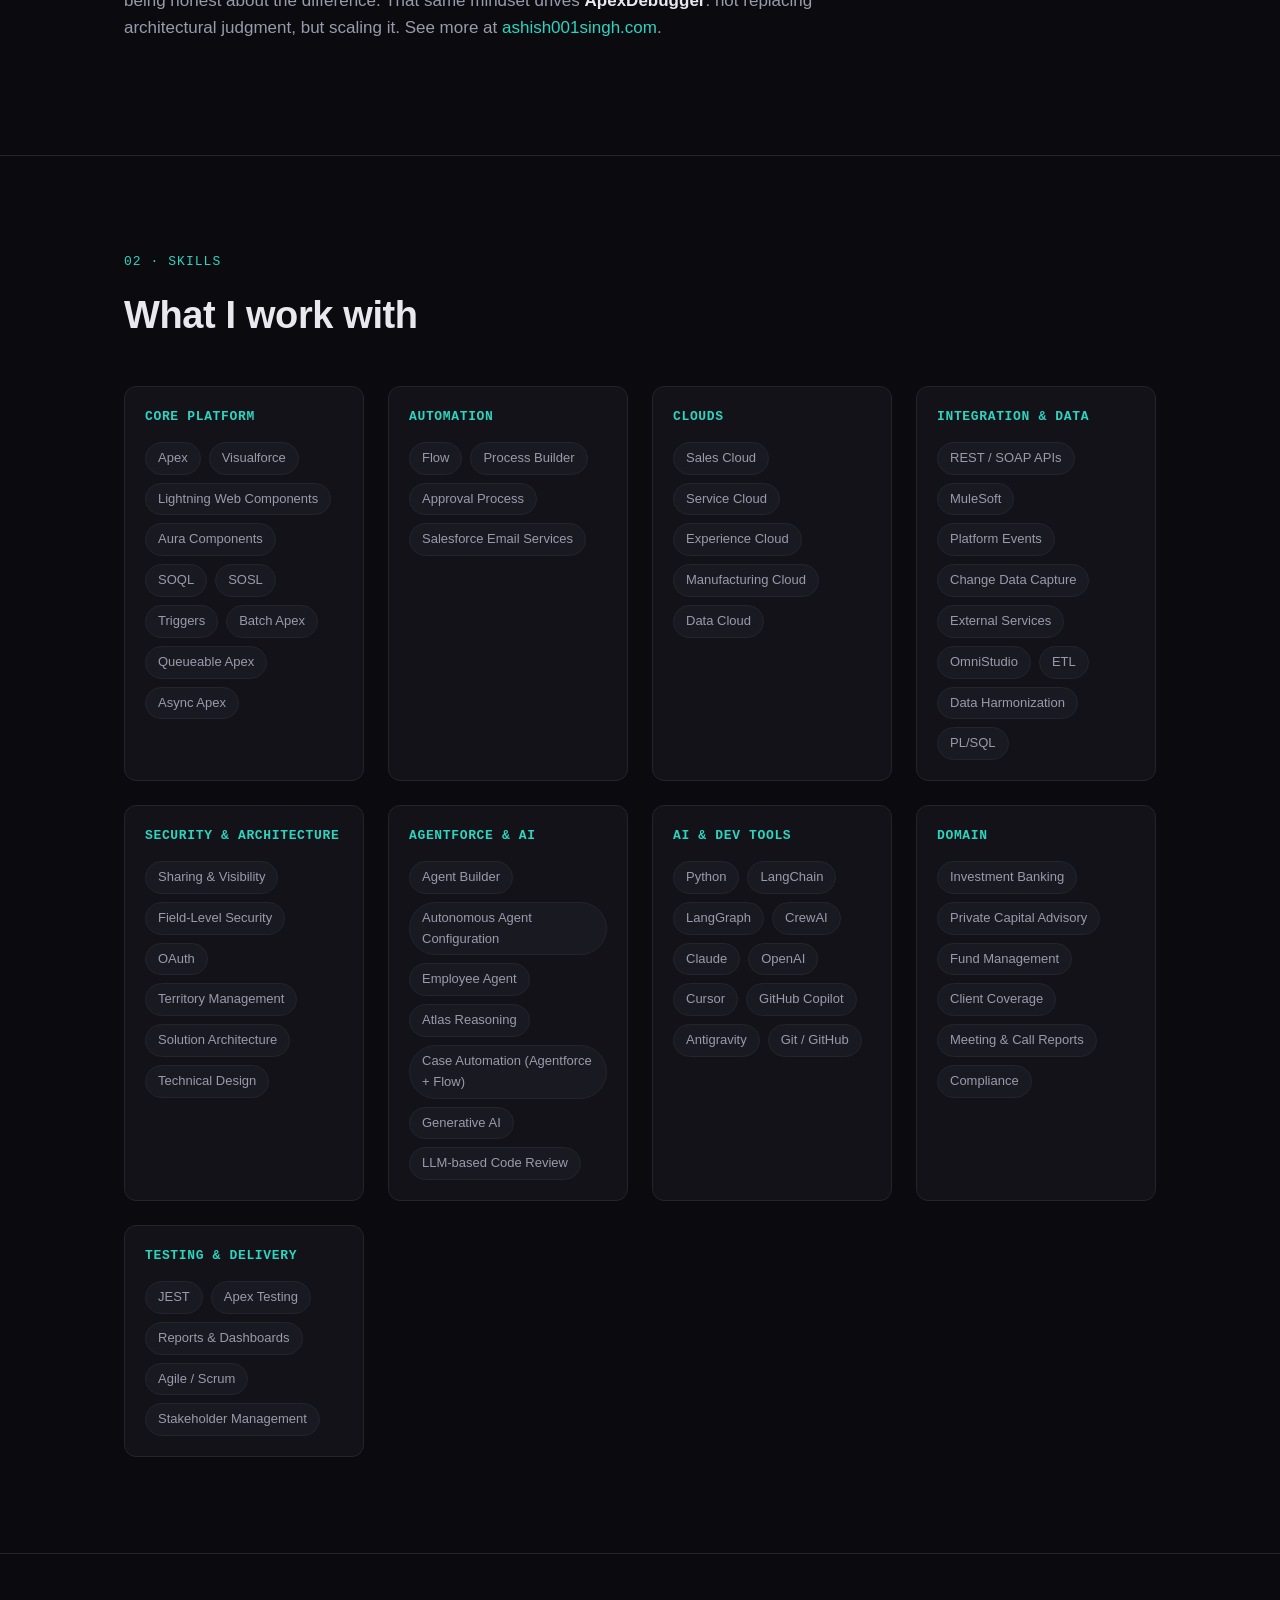
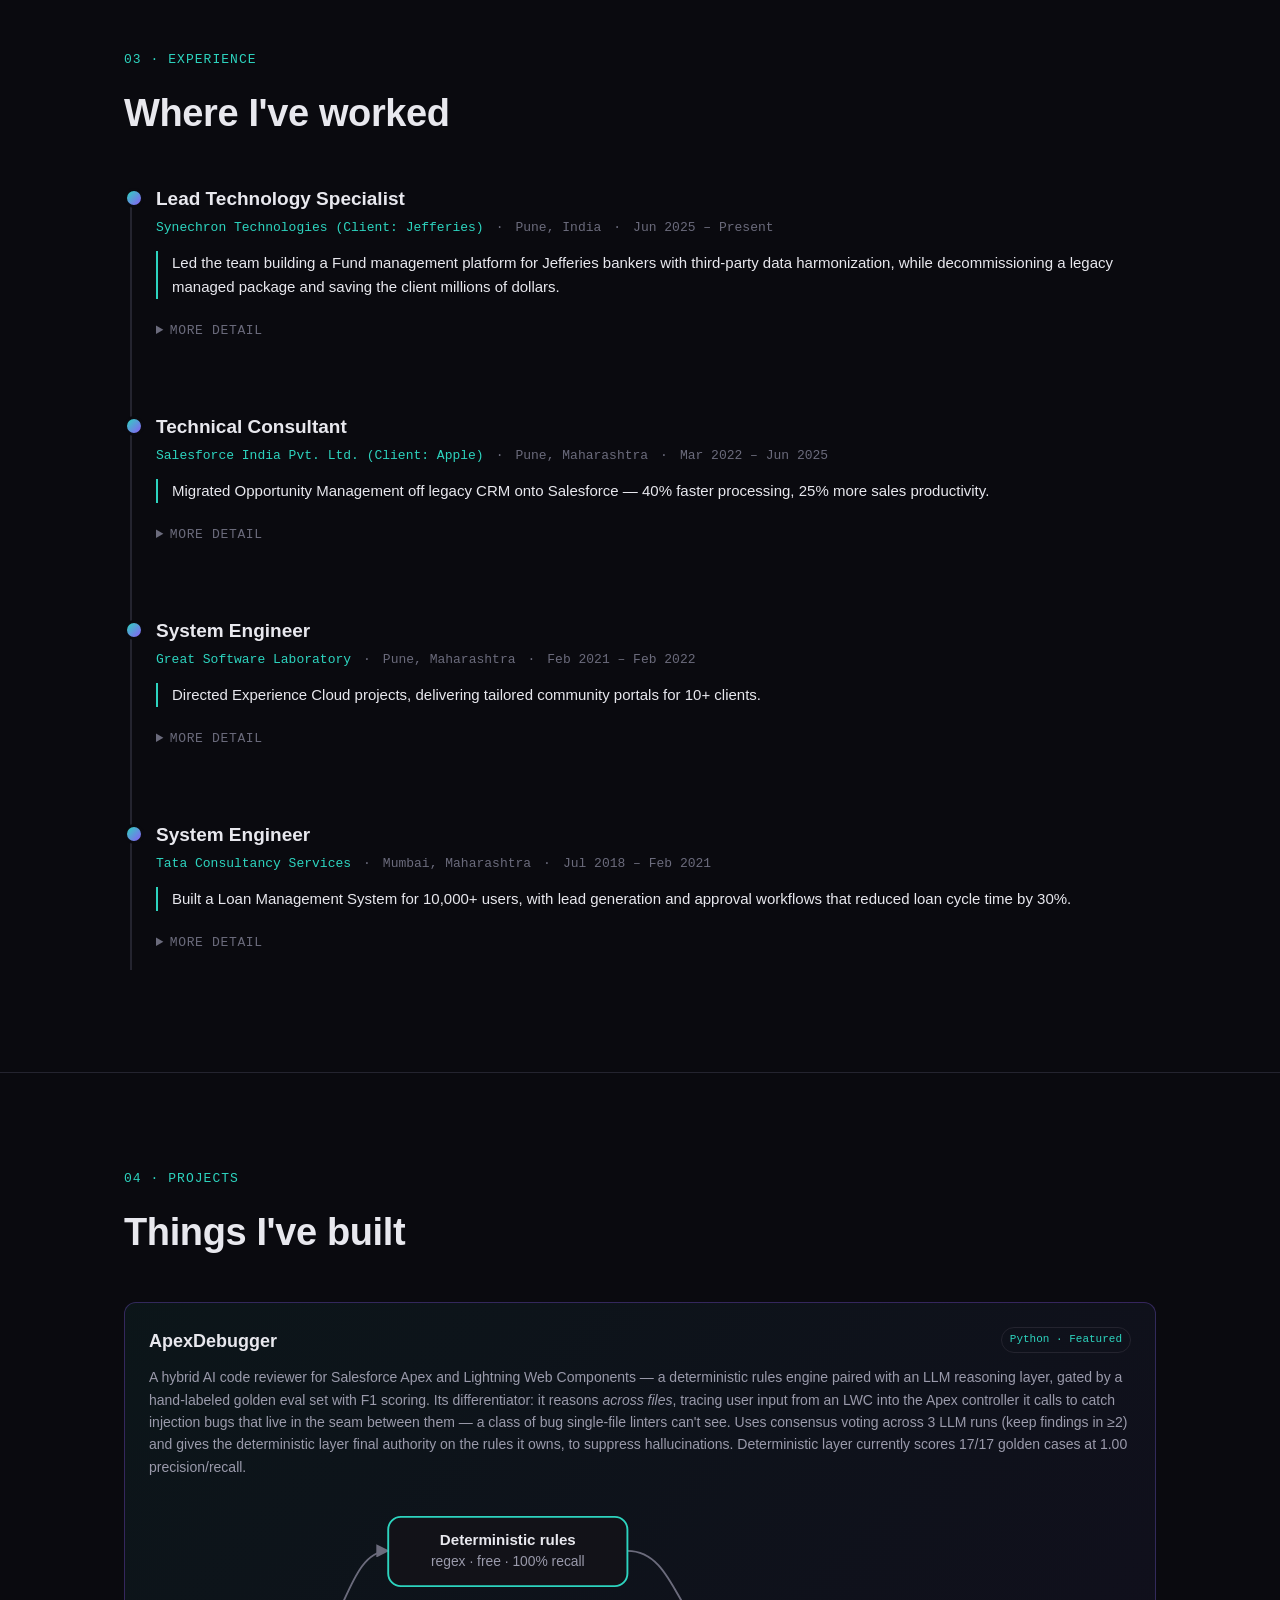
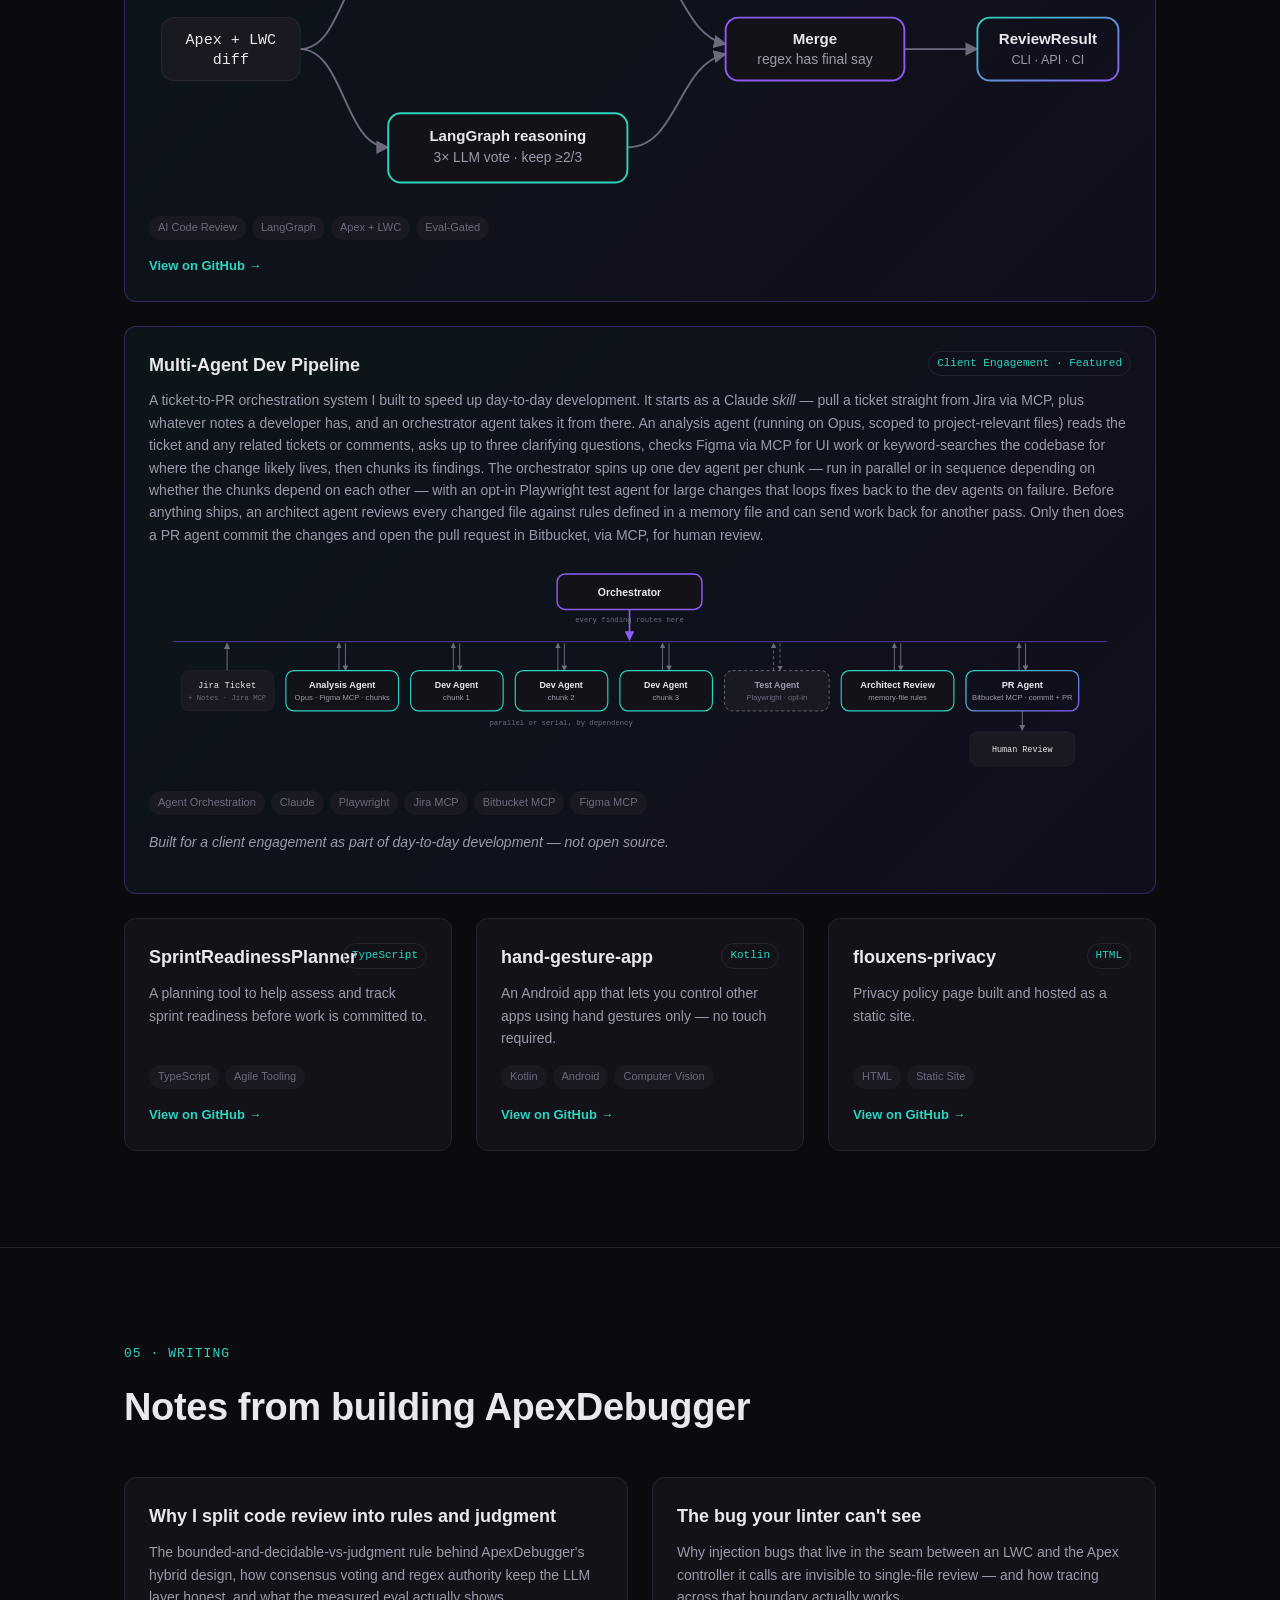
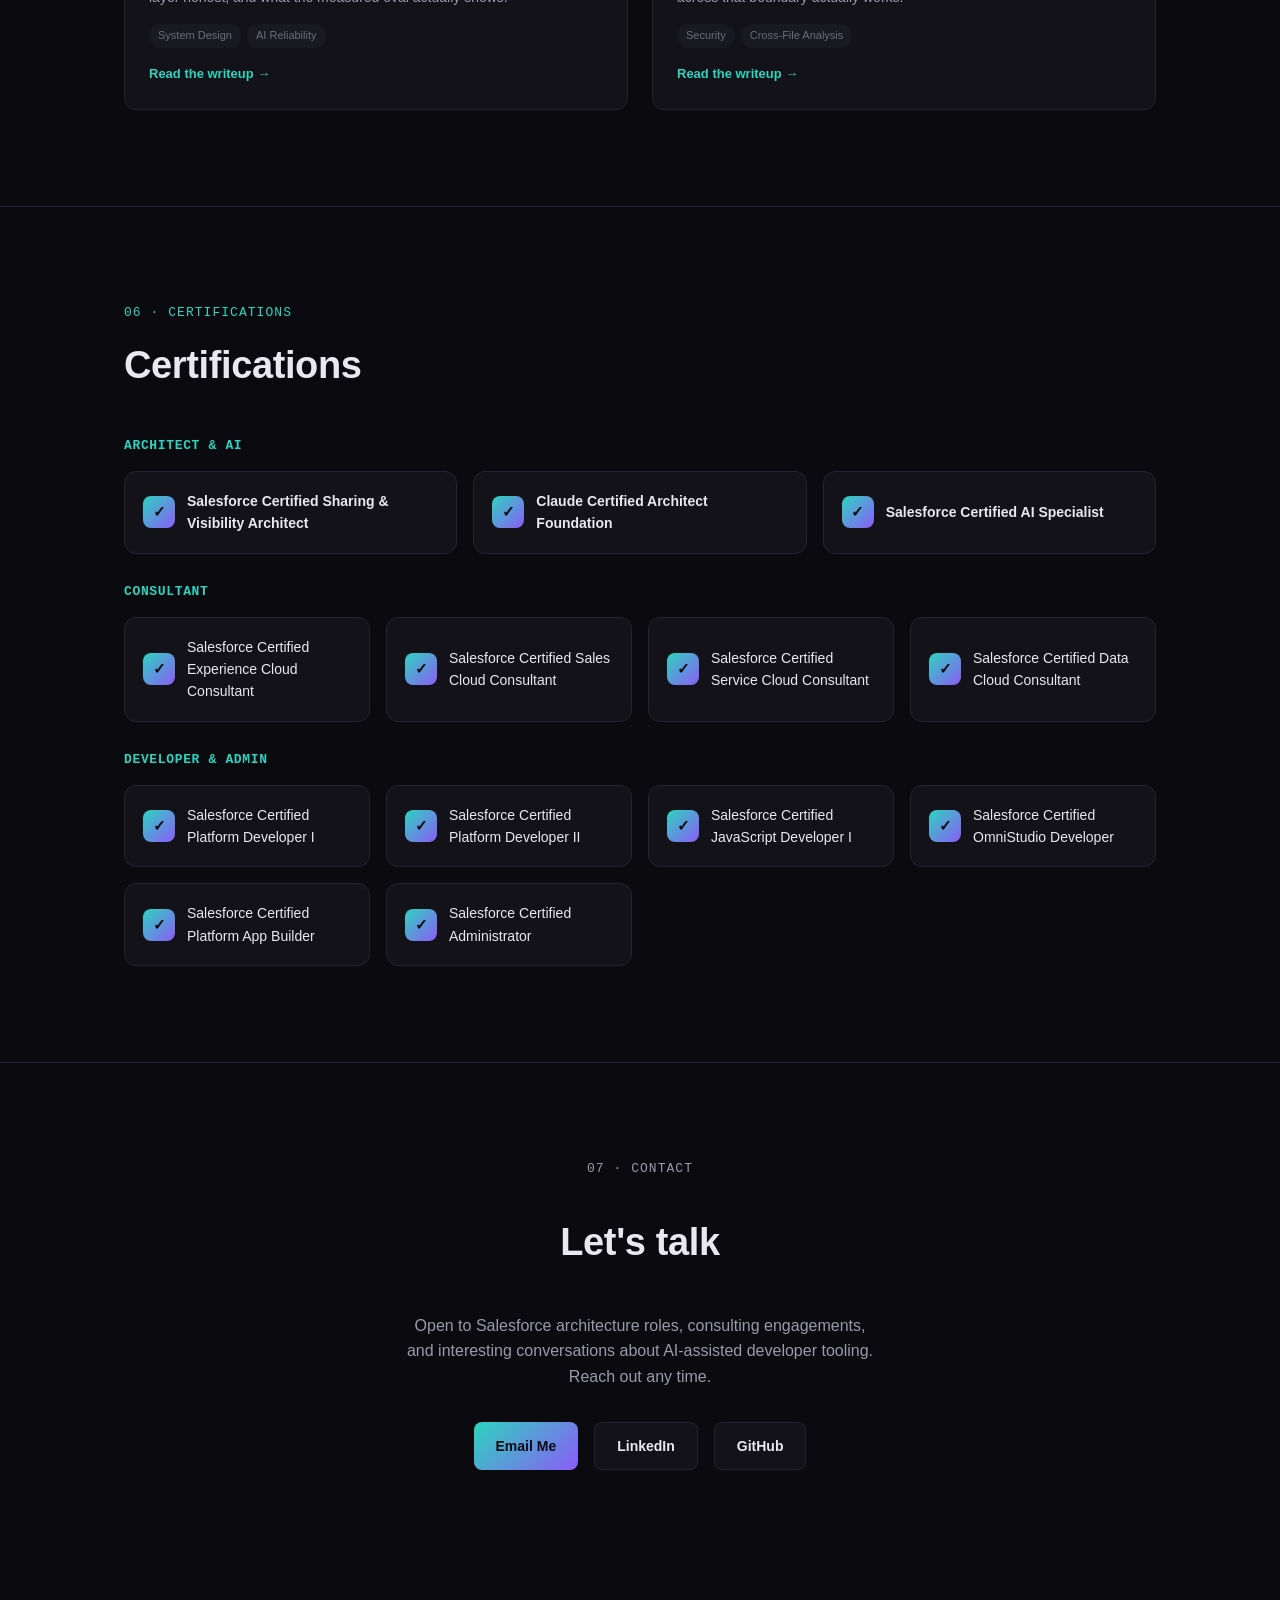
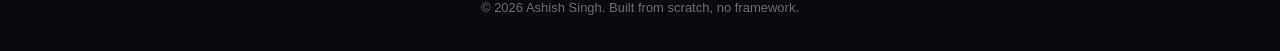
==== commit 1e58e0c1: "Update site and resume to match current resume - Replace assets/resume.pdf with the updated resume (" ====
--- a/index.html
+++ b/index.html
@@ -4,22 +4,22 @@
 <meta charset="UTF-8" />
 <meta name="viewport" content="width=device-width, initial-scale=1.0" />
 <title>Ashish Singh — Salesforce Architect</title>
-<meta name="description" content="Ashish Singh — Certified Salesforce Architect. 8 years building CRM systems, automation, and AI-powered developer tools." />
+<meta name="description" content="Ashish Singh — Certified Salesforce Architect. 8+ years building CRM systems, automation, and AI-powered developer tools." />
 <link rel="canonical" href="https://ashish001singh.com/" />
 <meta name="theme-color" content="#0a0a0f" />
 <link rel="icon" type="image/svg+xml" href="assets/favicon.svg" />
-<link rel="stylesheet" href="styles.css?v=95363d4" />
+<link rel="stylesheet" href="styles.css?v=f750487" />
 
 <meta property="og:type" content="profile" />
 <meta property="og:url" content="https://ashish001singh.com/" />
 <meta property="og:title" content="Ashish Singh — Salesforce Architect" />
-<meta property="og:description" content="8 years architecting CRM systems that scale — now building AI-powered developer tooling." />
+<meta property="og:description" content="8+ years architecting CRM systems that scale — now building AI-powered developer tooling." />
 <meta property="og:image" content="https://ashish001singh.com/assets/og-image.png" />
 <meta property="og:image:width" content="1200" />
 <meta property="og:image:height" content="630" />
 <meta name="twitter:card" content="summary_large_image" />
 <meta name="twitter:title" content="Ashish Singh — Salesforce Architect" />
-<meta name="twitter:description" content="8 years architecting CRM systems that scale — now building AI-powered developer tooling." />
+<meta name="twitter:description" content="8+ years architecting CRM systems that scale — now building AI-powered developer tooling." />
 <meta name="twitter:image" content="https://ashish001singh.com/assets/og-image.png" />
 
 <script type="application/ld+json">
@@ -60,15 +60,15 @@
 
   <!-- ===== Hero ===== -->
   <header class="hero container">
-    <p class="hero-kicker">Pune, India · Lead Technology @ Synechron · Gen AI Enthusiast</p>
+    <p class="hero-kicker">Pune, India · Lead Technology Specialist @ Synechron · Gen AI Enthusiast</p>
     <h1>Hi, I'm Ashish Singh —<br /><span class="grad">I architect Salesforce systems that scale.</span></h1>
     <p class="hero-sub">
-      Certified Salesforce Architect with 8 years turning messy CRM processes into
+      Certified Salesforce Architect with 8+ years turning messy CRM processes into
       automated, scalable systems — and lately, building AI tools that review the code
       I used to review by hand.
     </p>
     <div class="hero-stats">
-      <div class="stat"><div class="num">8</div><div class="label">Years Experience</div></div>
+      <div class="stat"><div class="num">8+</div><div class="label">Years Experience</div></div>
       <div class="stat"><div class="num">13</div><div class="label">Certifications</div></div>
       <div class="stat"><div class="num">Architect</div><div class="label">Sharing &amp; Visibility</div></div>
     </div>
@@ -86,7 +86,7 @@
       <h2 class="section-title">Who I am</h2>
       <div class="about-text">
         <p>
-          I'm a <strong>Certified Salesforce Developer and Architect</strong> with 8 years
+          I'm a <strong>Certified Salesforce Developer and Architect</strong> with 8+ years
           of experience specializing in architecting customized CRM solutions,
           streamlining workflows through Flow and Apex automation, and leading platform
           migrations — including one that cut processing times by <strong>40%</strong>.
@@ -94,9 +94,12 @@
         <p>
           I'm skilled across <strong>core Salesforce development</strong> — Apex, Flows,
           Lightning Web Components, and Aura Components — and I've delivered scalable
-          portals and systems for global clients including Apple. I run Agile projects
-          end-to-end, consistently landing at <strong>95% client satisfaction</strong>
-          while managing tight timelines and budgets.
+          portals and systems for global clients including <strong>Jefferies</strong> and
+          Apple — from a Fund management platform for investment bankers to an
+          <strong>Agentforce Employee Agent</strong> that helps them capture deals. I run
+          Agile projects end-to-end, consistently landing at
+          <strong>95% client satisfaction</strong> while managing tight timelines and
+          budgets.
         </p>
         <p>
           Outside client work, I build my own tools. My current focus is
@@ -131,69 +134,65 @@
       <div class="skills-grid">
 
         <div class="skill-group">
-          <h3>Core Development</h3>
-          <div class="chip-list">
-            <span class="chip">Apex</span><span class="chip">Visualforce</span>
-            <span class="chip">Lightning Web Components</span><span class="chip">Lightning Aura Components</span>
+          <h3>Core Platform</h3>
+          <div class="chip-list">
+            <span class="chip">Apex</span><span class="chip">Visualforce</span><span class="chip">Lightning Web Components</span><span class="chip">Aura Components</span><span class="chip">SOQL</span><span class="chip">SOSL</span><span class="chip">Triggers</span><span class="chip">Batch Apex</span><span class="chip">Queueable Apex</span><span class="chip">Async Apex</span>
           </div>
         </div>
 
         <div class="skill-group">
           <h3>Automation</h3>
           <div class="chip-list">
-            <span class="chip">Flow</span><span class="chip">Process Builder</span>
-            <span class="chip">Triggers</span><span class="chip">Batch Apex</span>
-            <span class="chip">Queueable Apex</span><span class="chip">Async Apex</span>
-          </div>
-        </div>
-
-        <div class="skill-group">
-          <h3>Data &amp; Events</h3>
-          <div class="chip-list">
-            <span class="chip">SOQL</span><span class="chip">SOSL</span>
-            <span class="chip">Platform Events</span><span class="chip">Change Data Capture</span>
-            <span class="chip">Salesforce Data Cloud</span>
+            <span class="chip">Flow</span><span class="chip">Process Builder</span><span class="chip">Approval Process</span><span class="chip">Salesforce Email Services</span>
           </div>
         </div>
 
         <div class="skill-group">
           <h3>Clouds</h3>
           <div class="chip-list">
-            <span class="chip">Sales Cloud</span><span class="chip">Service Cloud</span>
-            <span class="chip">Experience Cloud</span><span class="chip">Manufacturing Cloud</span>
-          </div>
-        </div>
-
-        <div class="skill-group">
-          <h3>Integration</h3>
-          <div class="chip-list">
-            <span class="chip">REST / SOAP APIs</span><span class="chip">MuleSoft</span>
-            <span class="chip">ETL Tools</span><span class="chip">External Services</span>
-            <span class="chip">OmniStudio</span>
-          </div>
-        </div>
-
-        <div class="skill-group">
-          <h3>Security &amp; Access</h3>
-          <div class="chip-list">
-            <span class="chip">Sharing &amp; Visibility</span><span class="chip">Field-Level Security</span>
-            <span class="chip">OAuth</span><span class="chip">Territory Management</span>
+            <span class="chip">Sales Cloud</span><span class="chip">Service Cloud</span><span class="chip">Experience Cloud</span><span class="chip">Manufacturing Cloud</span><span class="chip">Data Cloud</span>
+          </div>
+        </div>
+
+        <div class="skill-group">
+          <h3>Integration &amp; Data</h3>
+          <div class="chip-list">
+            <span class="chip">REST / SOAP APIs</span><span class="chip">MuleSoft</span><span class="chip">Platform Events</span><span class="chip">Change Data Capture</span><span class="chip">External Services</span><span class="chip">OmniStudio</span><span class="chip">ETL</span><span class="chip">Data Harmonization</span><span class="chip">PL/SQL</span>
+          </div>
+        </div>
+
+        <div class="skill-group">
+          <h3>Security &amp; Architecture</h3>
+          <div class="chip-list">
+            <span class="chip">Sharing &amp; Visibility</span><span class="chip">Field-Level Security</span><span class="chip">OAuth</span><span class="chip">Territory Management</span><span class="chip">Solution Architecture</span><span class="chip">Technical Design</span>
           </div>
         </div>
 
         <div class="skill-group">
           <h3>Agentforce &amp; AI</h3>
           <div class="chip-list">
-            <span class="chip">Agent Builder</span><span class="chip">Autonomous Agent Configuration</span>
-            <span class="chip">Atlas Reasoning Engine</span><span class="chip">AI-Driven Actions</span>
-          </div>
-        </div>
-
-        <div class="skill-group">
-          <h3>Testing &amp; Quality</h3>
-          <div class="chip-list">
-            <span class="chip">JEST</span><span class="chip">Apex Testing</span>
-            <span class="chip">Reports &amp; Dashboards</span><span class="chip">Approval Process</span>
+            <span class="chip">Agent Builder</span><span class="chip">Autonomous Agent Configuration</span><span class="chip">Employee Agent</span><span class="chip">Atlas Reasoning</span><span class="chip">Case Automation (Agentforce + Flow)</span><span class="chip">Generative AI</span><span class="chip">LLM-based Code Review</span>
+          </div>
+        </div>
+
+        <div class="skill-group">
+          <h3>AI &amp; Dev Tools</h3>
+          <div class="chip-list">
+            <span class="chip">Python</span><span class="chip">LangChain</span><span class="chip">LangGraph</span><span class="chip">CrewAI</span><span class="chip">Claude</span><span class="chip">OpenAI</span><span class="chip">Cursor</span><span class="chip">GitHub Copilot</span><span class="chip">Antigravity</span><span class="chip">Git / GitHub</span>
+          </div>
+        </div>
+
+        <div class="skill-group">
+          <h3>Domain</h3>
+          <div class="chip-list">
+            <span class="chip">Investment Banking</span><span class="chip">Private Capital Advisory</span><span class="chip">Fund Management</span><span class="chip">Client Coverage</span><span class="chip">Meeting &amp; Call Reports</span><span class="chip">Compliance</span>
+          </div>
+        </div>
+
+        <div class="skill-group">
+          <h3>Testing &amp; Delivery</h3>
+          <div class="chip-list">
+            <span class="chip">JEST</span><span class="chip">Apex Testing</span><span class="chip">Reports &amp; Dashboards</span><span class="chip">Agile / Scrum</span><span class="chip">Stakeholder Management</span>
           </div>
         </div>
 
@@ -209,22 +208,22 @@
       <div class="timeline">
 
         <div class="timeline-item">
-          <h3>Lead Technology</h3>
+          <h3>Lead Technology Specialist</h3>
           <div class="timeline-meta">
-            <span class="company">Synechron Technologies</span><span>·</span>
+            <span class="company">Synechron Technologies (Client: Jefferies)</span><span>·</span>
             <span>Pune, India</span><span>·</span><span>Jun 2025 – Present</span>
           </div>
-          <p class="lead-achievement">Led the team building a new Fund management platform with third-party data harmonization, while decommissioning a legacy managed package and saving the client millions of dollars.</p>
+          <p class="lead-achievement">Led the team building a Fund management platform for Jefferies bankers with third-party data harmonization, while decommissioning a legacy managed package and saving the client millions of dollars.</p>
           <details>
             <summary>More detail</summary>
             <ul>
-              <li>Led the effort to decommission a legacy managed package (T1Deco) and architected its in-house replacement — covering meeting notes, call reports, and opportunity and client sharing — eliminating a costly third-party dependency and saving the client millions of dollars.</li>
-              <li>Led a team to build a new Fund management application from the ground up, integrating Fund, Asset, Pricing, Performance, and Investor data from a third-party system through a data harmonization layer.</li>
-              <li>Designed floating notes that let bankers annotate Fund records without leaving their current page or workspace, and built the sync logic keeping internal and external Fund data consistent.</li>
-              <li>Built multi-source visualizations combining third-party and internal Fund data into graphs bankers use directly within their workspace.</li>
-              <li>Developed and maintained Salesforce Email Services that automated 500+ inbound requests monthly, reducing manual intervention by 40% and improving response time by 30%.</li>
-              <li>Drove efforts to achieve both short-term and long-term business goals by specifying optimal Salesforce technology solutions aligned with business needs and budget requirements.</li>
-              <li>Defined and communicated value propositions and technical requirements to stakeholders through clear documentation and impactful in-person presentations, ensuring alignment between business and technical teams.</li>
+              <li>Led decommissioning of a legacy managed package (T1Deco) and architected its in-house Salesforce replacement covering meeting notes, call reports, and opportunity and client sharing, eliminating a costly third-party dependency and saving the client millions of dollars.</li>
+              <li>Led a team building a Fund management application from the ground up for investment bankers, including Private Capital Advisory, integrating Fund, Asset, Pricing, Performance and Investor data from a third-party system through a data harmonization layer.</li>
+              <li>Designed floating notes that let bankers annotate Fund records without leaving their current page or workspace, and built sync logic keeping internal and external Fund data consistent.</li>
+              <li>Built multi-source visualizations combining third-party and internal Fund data into graphs bankers use directly in their workspace.</li>
+              <li>Built an Agentforce Employee Agent that helps bankers capture deals, which bankers found useful in their day-to-day work.</li>
+              <li>Developed Salesforce Email Services automating 500+ inbound requests monthly, reducing manual intervention by 40% and improving response time by 30%.</li>
+              <li>Specified Salesforce solutions aligned with business needs and budget, and presented technical designs and requirements to business and technology stakeholders.</li>
             </ul>
           </details>
         </div>
@@ -232,7 +231,7 @@
         <div class="timeline-item">
           <h3>Technical Consultant</h3>
           <div class="timeline-meta">
-            <span class="company">Salesforce India Pvt. Ltd. (Apple)</span><span>·</span>
+            <span class="company">Salesforce India Pvt. Ltd. (Client: Apple)</span><span>·</span>
             <span>Pune, Maharashtra</span><span>·</span><span>Mar 2022 – Jun 2025</span>
           </div>
           <p class="lead-achievement">Migrated Opportunity Management off legacy CRM onto Salesforce — 40% faster processing, 25% more sales productivity.</p>
@@ -241,12 +240,13 @@
             <ul>
               <li>Migrated Opportunity Management from legacy CRM to Salesforce, reducing data processing time by 40% and boosting sales productivity by 25%.</li>
               <li>Automated processes using Flows and Triggers, cutting manual tasks by 50% and improving user adoption by 30%.</li>
-              <li>Developed reusable Lightning Web Components (LWCs) with JEST testing, shortening development cycles by 20% for 70+ users.</li>
-              <li>Integrated Salesforce with Conga and Box using Change Data Capture and Platform Events, enhancing data sync efficiency by 60%.</li>
-              <li>Led POCs for Rebate Management and Data Processing Engines, identifying solutions that improved scalability by 15%.</li>
-              <li>Architected technical designs for Agile projects, ensuring zero-defect deliveries within 10% tighter timelines.</li>
-              <li>Delivered client training and demos on Sales Cloud and Einstein Analytics, increasing adoption rates by 35%.</li>
-              <li>Guided cross-functional teams as SME, resolving 95% of technical issues within 24 hours.</li>
+              <li>Developed reusable Lightning Web Components with JEST testing, shortening development cycles by 20% for 70+ users.</li>
+              <li>Integrated Salesforce with Conga and Box using Change Data Capture and Platform Events, improving data sync efficiency by 60%.</li>
+              <li>Led POCs for Rebate Management and Data Processing Engines, improving scalability by 15%.</li>
+              <li>Built Agentforce proofs of concept for case automation, using Flow to automate case handling.</li>
+              <li>Architected technical designs for Agile projects, delivering zero-defect releases within 10% tighter timelines.</li>
+              <li>Delivered client training and demos on Sales Cloud and Einstein Analytics, increasing adoption by 35%.</li>
+              <li>Served as SME for cross-functional teams, resolving 95% of technical issues within 24 hours.</li>
             </ul>
           </details>
         </div>
@@ -257,18 +257,16 @@
             <span class="company">Great Software Laboratory</span><span>·</span>
             <span>Pune, Maharashtra</span><span>·</span><span>Feb 2021 – Feb 2022</span>
           </div>
-          <p class="lead-achievement">Directed Experience Cloud projects, delivering tailored community portals for 10+ diverse clients.</p>
+          <p class="lead-achievement">Directed Experience Cloud projects, delivering tailored community portals for 10+ clients.</p>
           <details>
             <summary>More detail</summary>
             <ul>
-              <li>Directed Experience Cloud projects, delivering tailored community portals for 10+ diverse clients.</li>
-              <li>Developed LWC-based portal for course admissions, streamlining payments and automating enrollment, saving 15 hours weekly.</li>
-              <li>Built Trailhead-inspired portal using LWCs and batch classes, improving badge sorting accuracy by 30% and user engagement by 40%.</li>
-              <li>Engineered case management portal with LWCs, automated notifications, and escalation rules, reducing case resolution time by 25%.</li>
-              <li>Implemented queueable classes for outbound communications, enhancing system efficiency by 20%.</li>
-              <li>Optimized portal performance with dynamic reporting, increasing client satisfaction by 35%.</li>
-              <li>Customized Service Console with macros, quick actions, and dynamic layouts, boosting agent productivity.</li>
-              <li>Integrated Knowledge Base and Chatbot for self-service support, reducing inbound case volume.</li>
+              <li>Directed Experience Cloud projects, delivering tailored community portals for 10+ clients.</li>
+              <li>Developed an LWC-based admissions portal automating enrollment and payments, saving 15 hours weekly.</li>
+              <li>Built a Trailhead-inspired portal using LWCs and batch classes, improving badge sorting accuracy by 30% and user engagement by 40%.</li>
+              <li>Engineered a case management portal with LWCs, automated notifications and escalation rules, reducing case resolution time by 25%.</li>
+              <li>Implemented Queueable classes for outbound communications, improving system efficiency by 20%.</li>
+              <li>Customized Service Console with macros, quick actions and dynamic layouts; integrated Knowledge Base and Chatbot to reduce inbound case volume.</li>
             </ul>
           </details>
         </div>
@@ -279,18 +277,15 @@
             <span class="company">Tata Consultancy Services</span><span>·</span>
             <span>Mumbai, Maharashtra</span><span>·</span><span>Jul 2018 – Feb 2021</span>
           </div>
-          <p class="lead-achievement">Built a Loan Management System streamlining loan processing for 10,000+ users.</p>
+          <p class="lead-achievement">Built a Loan Management System for 10,000+ users, with lead generation and approval workflows that reduced loan cycle time by 30%.</p>
           <details>
             <summary>More detail</summary>
             <ul>
-              <li>Built Loan Management System for diverse clients, streamlining loan processing for 10,000+ users.</li>
-              <li>Designed lead generation and approval workflows, reducing loan cycle time by 30%.</li>
+              <li>Built a Loan Management System for 10,000+ users, with lead generation and approval workflows that reduced loan cycle time by 30%.</li>
               <li>Automated disbursement and collection processes, improving financial operations efficiency by 25%.</li>
-              <li>Migrated large-scale data using PL/SQL, ensuring 100% data integrity for 5+ clients.</li>
-              <li>Optimized Siebel CRM performance by tuning queries, boosting system speed by 35%.</li>
-              <li>Integrated Siebel CRM with external systems via XML and EAI, enhancing data flow by 40%.</li>
-              <li>Collaborated with stakeholders to deliver tailored solutions, achieving 95% client satisfaction.</li>
-              <li>Provided ongoing support, resolving 90% of technical issues within 24 hours.</li>
+              <li>Migrated large-scale data using PL/SQL with 100% data integrity for 5+ clients.</li>
+              <li>Optimized Siebel CRM queries (35% faster) and integrated Siebel with external systems via XML and EAI, improving data flow by 40%.</li>
+              <li>Collaborated with stakeholders to deliver tailored solutions at 95% client satisfaction; resolved 90% of technical issues within 24 hours.</li>
             </ul>
           </details>
         </div>
@@ -607,14 +602,14 @@
       </div>
 
       <div class="cert-tier">
-        <h3>Developer</h3>
+        <h3>Developer &amp; Admin</h3>
         <div class="cert-grid">
           <div class="cert-card"><div class="cert-icon">✓</div>Salesforce Certified Platform Developer I</div>
           <div class="cert-card"><div class="cert-icon">✓</div>Salesforce Certified Platform Developer II</div>
           <div class="cert-card"><div class="cert-icon">✓</div>Salesforce Certified JavaScript Developer I</div>
+          <div class="cert-card"><div class="cert-icon">✓</div>Salesforce Certified OmniStudio Developer</div>
           <div class="cert-card"><div class="cert-icon">✓</div>Salesforce Certified Platform App Builder</div>
           <div class="cert-card"><div class="cert-icon">✓</div>Salesforce Certified Administrator</div>
-          <div class="cert-card"><div class="cert-icon">✓</div>Salesforce Certified Omni Studio Developer</div>
         </div>
       </div>
     </div>
--- a/styles.css
+++ b/styles.css
@@ -399,16 +399,23 @@
 .lightbox-content {
   cursor: default;
   line-height: 0;
+  max-width: 100%;
+  max-height: 90vh;
+  overflow: auto;
+  -webkit-overflow-scrolling: touch;
 }
 .lightbox-content svg {
   display: block;
   width: min(1200px, 90vw);
   height: auto;
-  max-height: 90vh;
   background: var(--bg-elev);
   border: 1px solid var(--border);
   border-radius: var(--radius);
   padding: 24px;
+}
+@media (max-width: 640px) {
+  .lightbox-overlay { padding: 16px 12px; align-items: flex-start; padding-top: 56px; }
+  .lightbox-content svg { width: 640px; max-width: none; }
 }
 .lightbox-close {
   position: absolute;
